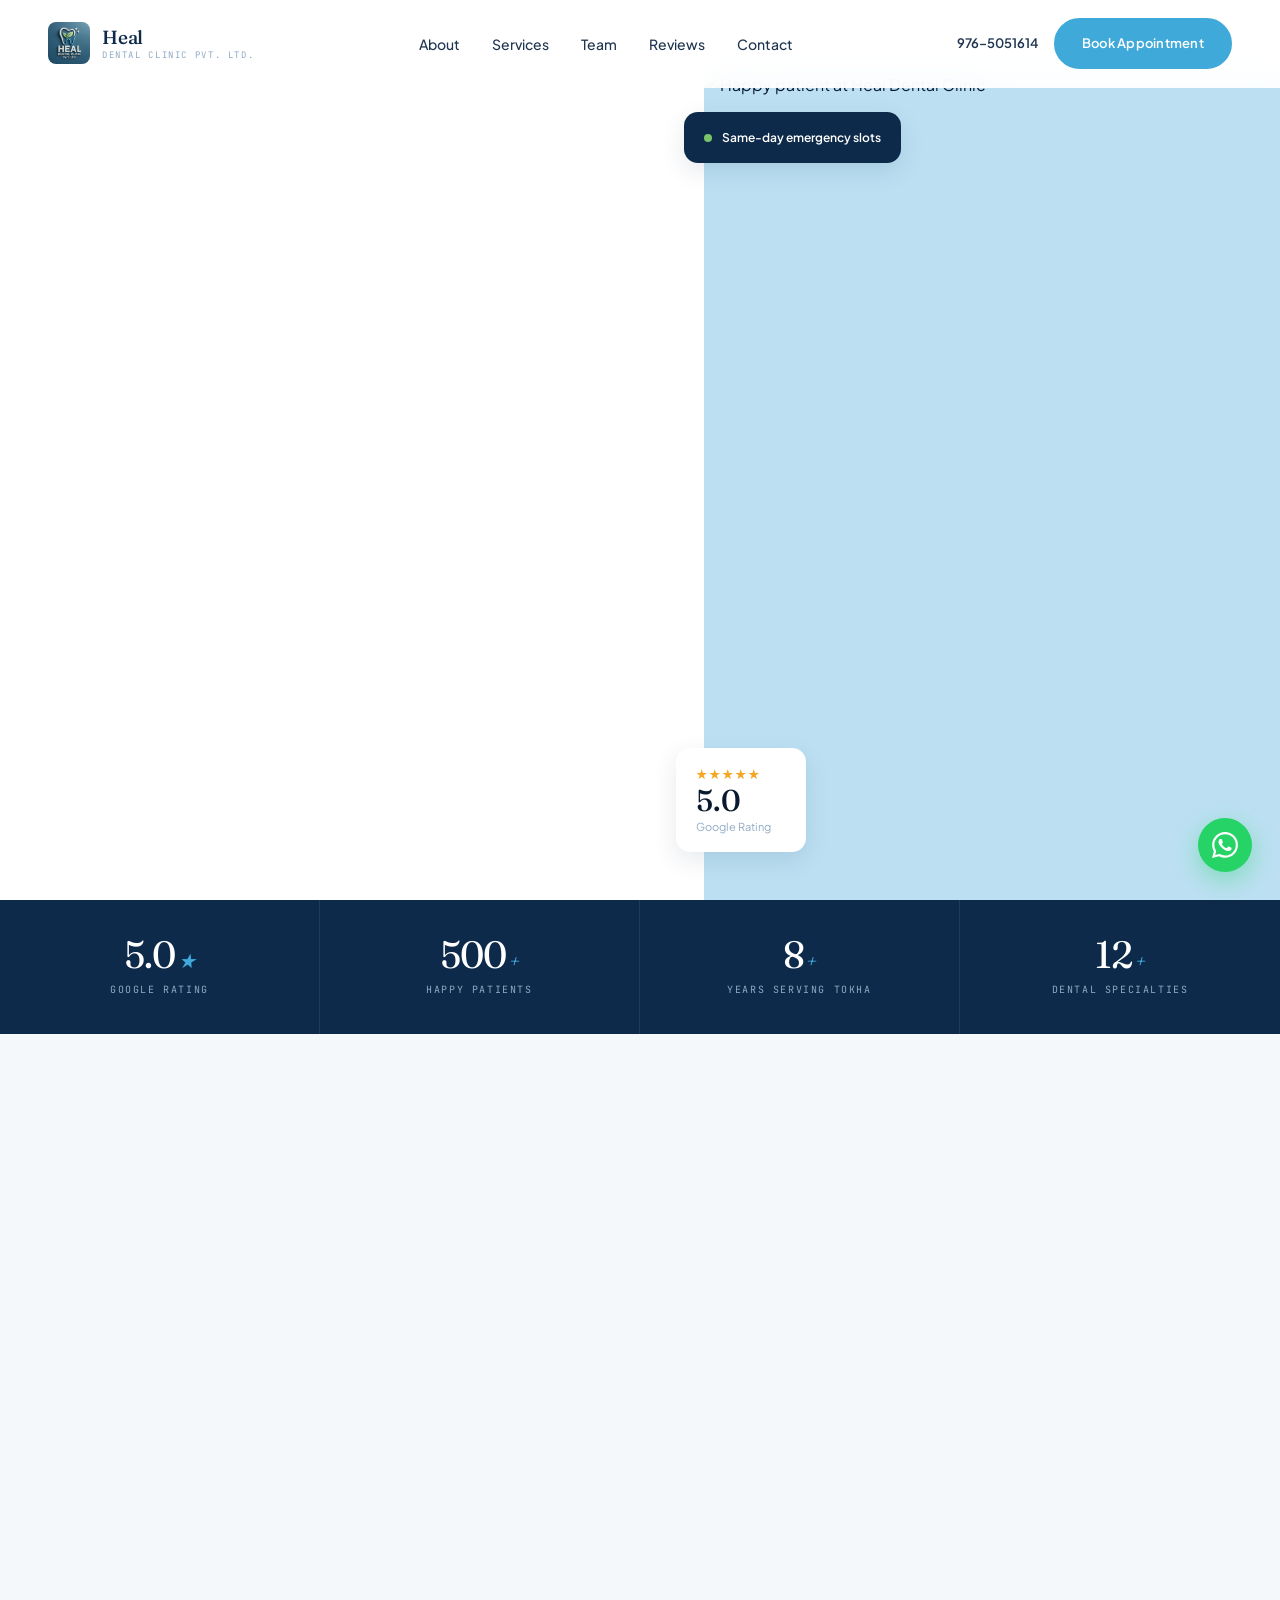
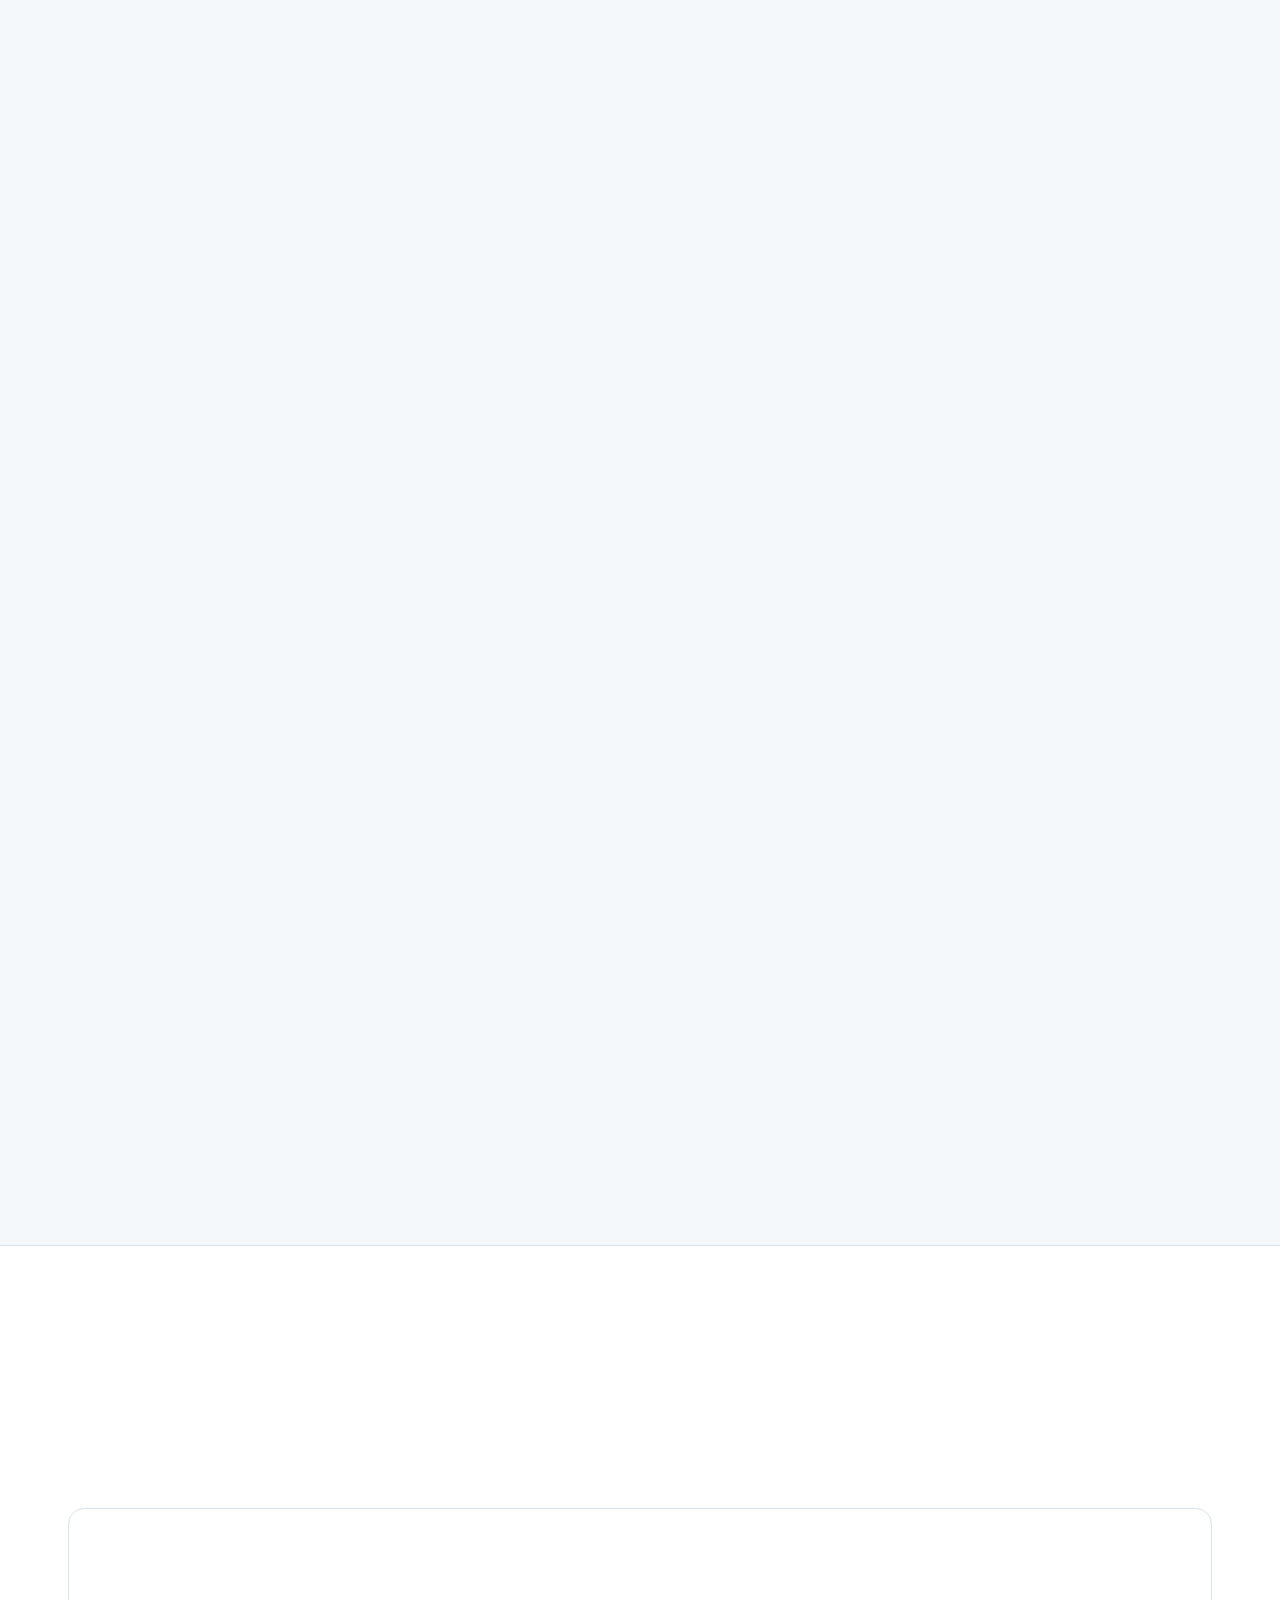
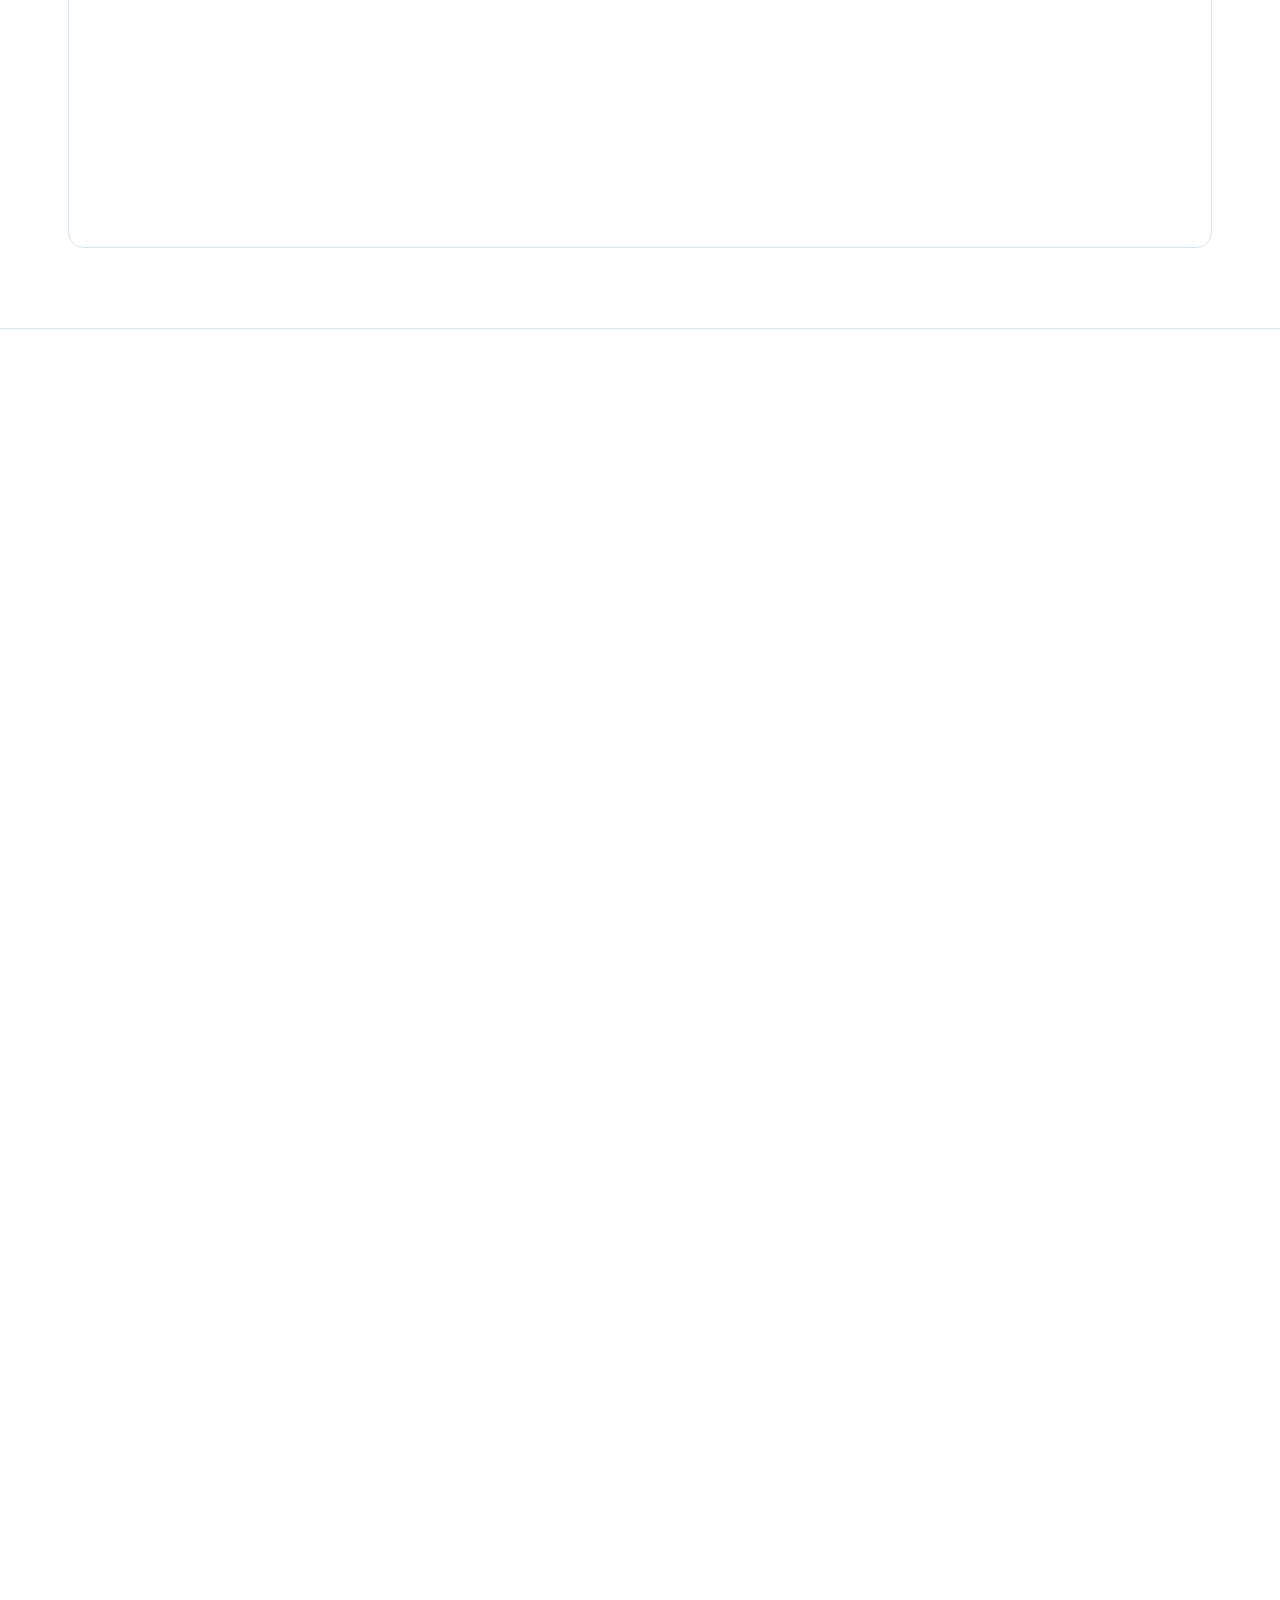
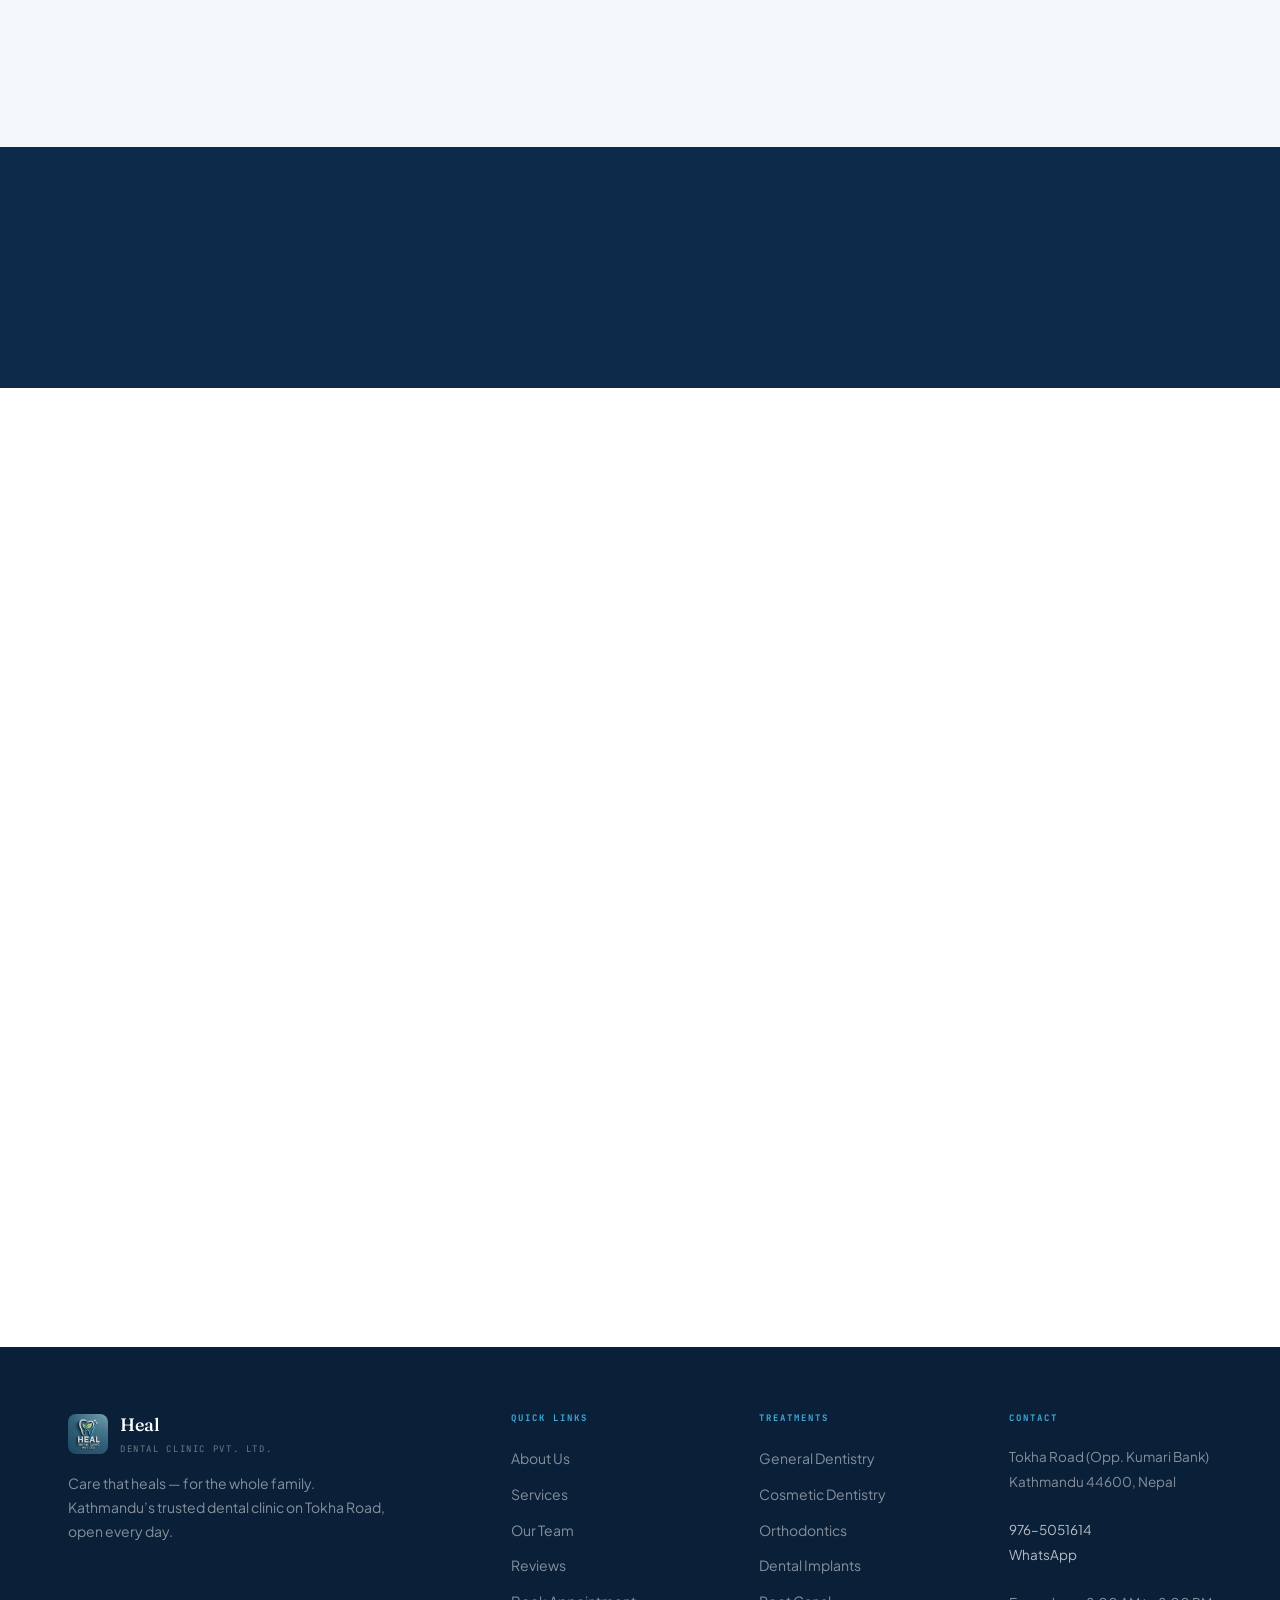
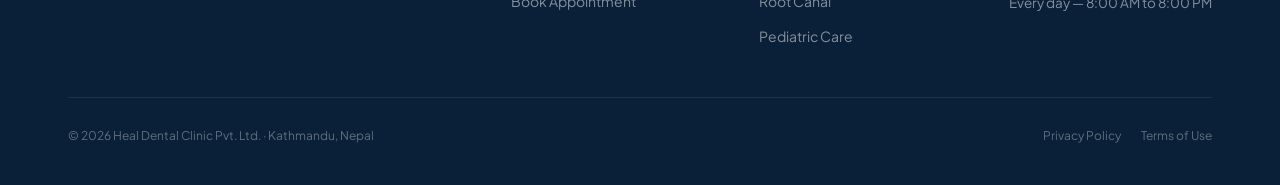
==== index.html @ edc52692 "Fix hero float cards, expand services to 9, add Why Heal section, enrich content - Hero: wrap image " ====
<!DOCTYPE html>
<html lang="en">
<head>
  <meta charset="UTF-8"/>
  <meta name="viewport" content="width=device-width, initial-scale=1.0"/>
  <title>Heal Dental Clinic | Tokha, Kathmandu</title>
  <meta name="description" content="Heal Dental Clinic Pvt. Ltd. — Kathmandu's trusted dental clinic on Tokha Road. Comprehensive care, 5.0 Google rating. Call 976-5051614."/>

  <link rel="preconnect" href="https://fonts.googleapis.com"/>
  <link rel="preconnect" href="https://fonts.gstatic.com" crossorigin/>
  <link href="https://fonts.googleapis.com/css2?family=Fraunces:ital,opsz,wght@0,9..144,300;0,9..144,400;0,9..144,500;1,9..144,300;1,9..144,400&family=Plus+Jakarta+Sans:wght@400;500;600;700;800&family=JetBrains+Mono:wght@400&display=swap" rel="stylesheet"/>

  <link rel="stylesheet" href="https://unpkg.com/aos@2.3.4/dist/aos.css"/>
  <link rel="stylesheet" href="https://cdn.jsdelivr.net/npm/flatpickr/dist/flatpickr.min.css"/>

  <link rel="stylesheet" href="css/global.css"/>
  <link rel="stylesheet" href="css/header.css"/>
  <link rel="stylesheet" href="css/hero.css"/>
  <link rel="stylesheet" href="css/about.css"/>
  <link rel="stylesheet" href="css/services.css"/>
  <link rel="stylesheet" href="css/team.css"/>
  <link rel="stylesheet" href="css/testimonials.css"/>
  <link rel="stylesheet" href="css/contact.css"/>

  <script src="https://cdnjs.cloudflare.com/ajax/libs/gsap/3.12.2/gsap.min.js" defer></script>
  <script src="https://cdnjs.cloudflare.com/ajax/libs/gsap/3.12.2/ScrollTrigger.min.js" defer></script>
</head>
<body>

<!-- ═══════════════════ MOBILE NAV ═══════════════════ -->
<div class="mob-nav" id="mobNav">
  <button class="mob-close" id="mobClose">&#10005;</button>
  <a href="#home"     onclick="closeMob()">Home</a>
  <a href="#about"    onclick="closeMob()">About</a>
  <a href="#services" onclick="closeMob()">Services</a>
  <a href="#team"     onclick="closeMob()">Team</a>
  <a href="#reviews"  onclick="closeMob()">Reviews</a>
  <a href="#booking"  onclick="closeMob()">Appointments</a>
  <a href="tel:9765051614" class="mob-cta" onclick="closeMob()">Call 976&#8211;5051614</a>
</div>

<!-- ═══════════════════ NAV ═══════════════════ -->
<nav class="nav" id="nav">
  <a href="#home" class="logo-wrap">
    <img src="logo.jpg" alt="Heal Dental Clinic" class="logo-img" onerror="this.style.display='none'"/>
    <div class="logo-text">
      <span class="logo-name">Heal</span>
      <span class="logo-sub">Dental Clinic Pvt. Ltd.</span>
    </div>
  </a>

  <ul class="nav-links">
    <li><a href="#about">About</a></li>
    <li><a href="#services">Services</a></li>
    <li><a href="#team">Team</a></li>
    <li><a href="#reviews">Reviews</a></li>
    <li><a href="#contact">Contact</a></li>
  </ul>

  <div class="nav-right">
    <a href="tel:9765051614" class="nav-phone">976&#8211;5051614</a>
    <a href="#booking" class="btn-primary">Book Appointment</a>
  </div>

  <button class="hamburger" id="hamBtn" aria-label="Open menu">
    <span></span><span></span><span></span>
  </button>
</nav>

<!-- ═══════════════════ HERO ═══════════════════ -->
<section class="hero" id="home">
  <!-- Left: copy -->
  <div class="hero-left">
    <div class="hero-tag" data-aos="fade-up">
      <span class="hero-tag-dot"></span>
      <span>Tokha Road &middot; Kathmandu</span>
    </div>

    <h1 class="hero-h1" data-aos="fade-up" data-aos-delay="80">
      Exceptional<br><em>Dental</em> Care,<br>Close to Home.
    </h1>

    <p class="hero-lede" data-aos="fade-up" data-aos-delay="160">
      Modern dentistry with a personal touch. From routine check-ups to complete smile transformations &mdash; we&rsquo;re here every day, 8&nbsp;AM to 8&nbsp;PM.
    </p>

    <div class="hero-btns" data-aos="fade-up" data-aos-delay="240">
      <a href="#booking" class="btn-primary">Book a Visit &rarr;</a>
      <a href="#services" class="btn-outline">Our Services</a>
    </div>

    <div class="hero-trust" data-aos="fade-up" data-aos-delay="320">
      <div class="hero-trust-item">
        <span class="trust-stars">&#9733;&#9733;&#9733;&#9733;&#9733;</span>
        <span class="trust-lbl">5.0 Google Rating</span>
      </div>
      <span class="trust-sep">|</span>
      <div class="hero-trust-item">
        <strong class="trust-num">500+</strong>
        <span class="trust-lbl">Happy Patients</span>
      </div>
      <span class="trust-sep">|</span>
      <div class="hero-trust-item">
        <strong class="trust-num">8+</strong>
        <span class="trust-lbl">Years of Care</span>
      </div>
    </div>
  </div>

  <!-- Right: image full-bleed -->
  <div class="hero-right">
    <div class="hero-img-frame">
      <img
        src="https://images.unsplash.com/photo-1606811971618-4486d14f3f99?auto=format&fit=crop&w=900&q=85"
        alt="Happy patient at Heal Dental Clinic"
        class="hero-img"
      />
    </div>
    <div class="hero-float-card hero-float-card--rating">
      <span class="fc-stars">&#9733;&#9733;&#9733;&#9733;&#9733;</span>
      <strong class="fc-num">5.0</strong>
      <span class="fc-lbl">Google Rating</span>
    </div>
    <div class="hero-float-card hero-float-card--emergency">
      <span class="fc-dot"></span>
      <span class="fc-text">Same-day emergency slots</span>
    </div>
  </div>
</section>

<!-- ═══════════════════ STAT BAR ═══════════════════ -->
<div class="stat-bar">
  <div class="stat-cell">
    <div class="stat-n"><span class="counter" data-target="5" data-decimal="1">5.0</span><span class="sfx">&#9733;</span></div>
    <div class="stat-lbl">Google Rating</div>
  </div>
  <div class="stat-cell">
    <div class="stat-n"><span class="counter" data-target="500">500</span><span class="sfx">+</span></div>
    <div class="stat-lbl">Happy Patients</div>
  </div>
  <div class="stat-cell">
    <div class="stat-n"><span class="counter" data-target="8">8</span><span class="sfx">+</span></div>
    <div class="stat-lbl">Years Serving Tokha</div>
  </div>
  <div class="stat-cell">
    <div class="stat-n"><span class="counter" data-target="12">12</span><span class="sfx">+</span></div>
    <div class="stat-lbl">Dental Specialties</div>
  </div>
</div>

<!-- ═══════════════════ SERVICES ═══════════════════ -->
<section class="services" id="services">
  <div class="s-inner">
    <div class="services-head">
      <div data-aos="fade-right">
        <span class="eyebrow">Our Services</span>
        <h2 class="section-title">Treatments designed<br>around <em>you.</em></h2>
      </div>
      <p class="services-desc" data-aos="fade-left" data-aos-delay="80">
        From routine cleaning to full-mouth rehabilitation &mdash; every treatment is planned with you, not just for you.
      </p>
    </div>

    <div class="svc-grid">

      <div class="svc-card" data-aos="fade-up" data-aos-delay="0">
        <div class="svc-photo">
          <img src="https://images.unsplash.com/photo-1588776814546-1ffbb2aef80b?auto=format&fit=crop&w=600&q=80" alt="General Dentistry"/>
          <span class="svc-num">/ 01</span>
        </div>
        <div class="svc-body-wrap">
          <h3 class="svc-title">General Dentistry</h3>
          <p class="svc-body">Your oral health foundation. We perform comprehensive check-ups, professional scaling &amp; polishing, digital X-rays and cavity fillings &mdash; all in one visit. Twice-yearly visits prevent 90% of major dental problems before they start.</p>
          <div class="svc-meta">
            <span class="svc-time">30 &ndash; 60 MIN</span>
            <span class="svc-price">From Rs.&nbsp;1,200</span>
          </div>
        </div>
      </div>

      <div class="svc-card" data-aos="fade-up" data-aos-delay="60">
        <div class="svc-photo">
          <img src="https://images.unsplash.com/photo-1606811971618-4486d14f3f99?auto=format&fit=crop&w=600&q=80" alt="Teeth Whitening"/>
          <span class="svc-num">/ 02</span>
        </div>
        <div class="svc-body-wrap">
          <h3 class="svc-title">Teeth Whitening</h3>
          <p class="svc-body">Professional in-clinic laser whitening removes years of staining from coffee, tea and food &mdash; lifting teeth up to 8 shades in a single session. Safe for enamel, long-lasting results and dramatically brighter smile, same day.</p>
          <div class="svc-meta">
            <span class="svc-time">60 &ndash; 90 MIN</span>
            <span class="svc-price">From Rs.&nbsp;2,500</span>
          </div>
        </div>
      </div>

      <div class="svc-card" data-aos="fade-up" data-aos-delay="120">
        <div class="svc-photo">
          <img src="https://images.unsplash.com/photo-1609840114035-3c981b782dfe?auto=format&fit=crop&w=600&q=80" alt="Cosmetic Dentistry"/>
          <span class="svc-num">/ 03</span>
        </div>
        <div class="svc-body-wrap">
          <h3 class="svc-title">Cosmetic Dentistry</h3>
          <p class="svc-body">Transform your smile with ultra-thin porcelain veneers, composite bonding and precision edge contouring. Each case is individually designed &mdash; we show you a digital preview before touching a single tooth. Confidence you can see immediately.</p>
          <div class="svc-meta">
            <span class="svc-time">90 &ndash; 120 MIN</span>
            <span class="svc-price">From Rs.&nbsp;4,800</span>
          </div>
        </div>
      </div>

      <div class="svc-card" data-aos="fade-up" data-aos-delay="0">
        <div class="svc-photo">
          <img src="https://images.unsplash.com/photo-1598256989800-fe5f95da9787?auto=format&fit=crop&w=600&q=80" alt="Orthodontics"/>
          <span class="svc-num">/ 04</span>
        </div>
        <div class="svc-body-wrap">
          <h3 class="svc-title">Orthodontics</h3>
          <p class="svc-body">Straighter teeth at any age &mdash; with discreet clear aligners or traditional braces. We treat crowding, spacing, overbites and underbites. Treatment plans are fully customised with progress tracked every 6 weeks until your perfect result.</p>
          <div class="svc-meta">
            <span class="svc-time">Free Consultation</span>
            <span class="svc-price">From Rs.&nbsp;3,500</span>
          </div>
        </div>
      </div>

      <div class="svc-card" data-aos="fade-up" data-aos-delay="60">
        <div class="svc-photo">
          <img src="https://images.unsplash.com/photo-1629909613654-28e377c37b09?auto=format&fit=crop&w=600&q=80" alt="Dental Implants"/>
          <span class="svc-num">/ 05</span>
        </div>
        <div class="svc-body-wrap">
          <h3 class="svc-title">Dental Implants</h3>
          <p class="svc-body">The gold standard for missing teeth. Titanium posts are placed directly into the jawbone, topped with a ceramic crown that looks, feels and bites exactly like your natural tooth. Implants preserve jaw bone and can last a lifetime with proper care.</p>
          <div class="svc-meta">
            <span class="svc-time">2 &ndash; 3 HRS</span>
            <span class="svc-price">From Rs.&nbsp;18,000</span>
          </div>
        </div>
      </div>

      <div class="svc-card" data-aos="fade-up" data-aos-delay="120">
        <div class="svc-photo">
          <img src="https://images.unsplash.com/photo-1576091160550-2173dba999ef?auto=format&fit=crop&w=600&q=80" alt="Root Canal Treatment"/>
          <span class="svc-num">/ 06</span>
        </div>
        <div class="svc-body-wrap">
          <h3 class="svc-title">Root Canal Treatment</h3>
          <p class="svc-body">Modern root canal therapy is nothing to fear. Using rotary instruments and local anaesthesia, we remove infected pulp and seal the canal painlessly &mdash; saving your natural tooth, stopping the pain and preventing spread of infection.</p>
          <div class="svc-meta">
            <span class="svc-time">60 &ndash; 90 MIN</span>
            <span class="svc-price">From Rs.&nbsp;3,200</span>
          </div>
        </div>
      </div>

      <div class="svc-card" data-aos="fade-up" data-aos-delay="0">
        <div class="svc-photo">
          <img src="https://images.unsplash.com/photo-1519494026892-80bbd2d6fd0d?auto=format&fit=crop&w=600&q=80" alt="Crowns and Bridges"/>
          <span class="svc-num">/ 07</span>
        </div>
        <div class="svc-body-wrap">
          <h3 class="svc-title">Crowns &amp; Bridges</h3>
          <p class="svc-body">Restore cracked, broken or missing teeth with precision-milled ceramic or zirconia crowns. Dental bridges fill gaps seamlessly using neighbouring teeth for support. All restorations are colour-matched to your natural teeth for an invisible finish.</p>
          <div class="svc-meta">
            <span class="svc-time">2 sessions</span>
            <span class="svc-price">From Rs.&nbsp;5,500</span>
          </div>
        </div>
      </div>

      <div class="svc-card" data-aos="fade-up" data-aos-delay="60">
        <div class="svc-photo">
          <img src="https://images.unsplash.com/photo-1551601651-2a8555f1a136?auto=format&fit=crop&w=600&q=80" alt="Gum Disease Treatment"/>
          <span class="svc-num">/ 08</span>
        </div>
        <div class="svc-body-wrap">
          <h3 class="svc-title">Gum Disease Treatment</h3>
          <p class="svc-body">Bleeding gums and bad breath are early signs of gum disease. Our periodontal team performs deep scaling, root planing and antibacterial irrigation to eliminate infection, stop bone loss and restore healthy pink gums &mdash; before it becomes irreversible.</p>
          <div class="svc-meta">
            <span class="svc-time">45 &ndash; 90 MIN</span>
            <span class="svc-price">From Rs.&nbsp;2,000</span>
          </div>
        </div>
      </div>

      <div class="svc-card" data-aos="fade-up" data-aos-delay="120">
        <div class="svc-photo">
          <img src="https://images.unsplash.com/photo-1597764690523-9bca6f4df154?auto=format&fit=crop&w=600&q=80" alt="Pediatric Dentistry"/>
          <span class="svc-num">/ 09</span>
        </div>
        <div class="svc-body-wrap">
          <h3 class="svc-title">Pediatric Dentistry</h3>
          <p class="svc-body">Child-friendly care that makes dental visits something kids actually look forward to. We provide first teeth check-ups, sealants, fluoride treatments and early orthodontic screening for children from age 3. Building good habits from the very first tooth.</p>
          <div class="svc-meta">
            <span class="svc-time">30 &ndash; 45 MIN</span>
            <span class="svc-price">From Rs.&nbsp;800</span>
          </div>
        </div>
      </div>

    </div>
  </div>
</section>

<!-- ═══════════════════ WHY HEAL ═══════════════════ -->
<section class="why-heal">
  <div class="s-inner">
    <div class="why-heal-head" data-aos="fade-up">
      <span class="eyebrow">Why Choose Us</span>
      <h2>The difference you feel<br>from your <em>very first visit.</em></h2>
    </div>
    <div class="why-grid">
      <div class="why-item" data-aos="fade-up" data-aos-delay="0">
        <div class="why-num">01</div>
        <h3>Modern Equipment</h3>
        <p>Digital OPG X-rays, rotary endodontics, laser whitening and CAD/CAM precision milling. We invest in technology so your treatment is faster, more accurate and far more comfortable than a traditional clinic.</p>
      </div>
      <div class="why-item" data-aos="fade-up" data-aos-delay="80">
        <div class="why-num">02</div>
        <h3>Open Every Day</h3>
        <p>8 AM to 8 PM including public holidays and weekends. Same-day emergency slots are reserved daily &mdash; because a dental emergency doesn&rsquo;t wait for Monday, and neither do we. Call and come in.</p>
      </div>
      <div class="why-item" data-aos="fade-up" data-aos-delay="160">
        <div class="why-num">03</div>
        <h3>Honest Pricing</h3>
        <p>Full written cost estimate before any treatment begins. No hidden fees, no upselling, no surprises. We walk you through every option, explain the cost and let you decide &mdash; completely pressure-free.</p>
      </div>
      <div class="why-item" data-aos="fade-up" data-aos-delay="240">
        <div class="why-num">04</div>
        <h3>5.0 Google Rating</h3>
        <p>Kathmandu&rsquo;s highest-rated dental clinic &mdash; a perfect 5.0 across hundreds of verified reviews. Every patient leaves with a written care plan, aftercare instructions and a direct line for any follow-up questions.</p>
      </div>
    </div>
  </div>
</section>

<!-- ═══════════════════ ABOUT ═══════════════════ -->
<section class="about" id="about">
  <div class="about-inner s-inner">

    <div class="about-imgs" data-aos="fade-right">
      <div class="about-img-main">
        <img src="storefront.webp" alt="Heal Dental Clinic storefront on Tokha Road"
          onerror="this.src='https://images.unsplash.com/photo-1629909613654-28e377c37b09?auto=format&fit=crop&w=800&q=80';this.onerror=null;"/>
      </div>
      <div class="about-img-grid">
        <img src="interior.jpg" alt="Clinic reception interior"
          onerror="this.src='https://images.unsplash.com/photo-1519494026892-80bbd2d6fd0d?auto=format&fit=crop&w=500&q=80';this.onerror=null;"/>
        <img src="staff.webp" alt="Heal Dental Clinic team"
          onerror="this.src='https://images.unsplash.com/photo-1551601651-2a8555f1a136?auto=format&fit=crop&w=500&q=80';this.onerror=null;"/>
      </div>
    </div>

    <div class="about-text" data-aos="fade-left" data-aos-delay="100">
      <span class="eyebrow">About Heal</span>
      <h2 class="section-title">A modern clinic in<br>the heart of <em>Kathmandu.</em></h2>
      <div class="rule"></div>
      <p class="section-lede" style="margin-bottom:16px;">
        Founded on the belief that dental care should be accessible, comfortable and exceptional.
      </p>
      <p class="about-body">
        Located on Tokha Road, opposite Kumari Bank, Heal Dental Clinic combines modern clinical technology with genuine personal care. Every visit is planned around you &mdash; open every day, 8&nbsp;AM to 8&nbsp;PM.
      </p>
      <ul class="about-features">
        <li>
          <span class="feat-icon"><svg viewBox="0 0 24 24" fill="none" stroke="currentColor" stroke-width="2.2" stroke-linecap="round" stroke-linejoin="round" width="15" height="15"><polyline points="20 6 9 17 4 12"/></svg></span>
          <div><strong>State-of-the-art equipment</strong><p>Digital OPG X-rays, rotary endodontics, laser units and CAD/CAM crown milling &mdash; technology that means faster treatment and less discomfort.</p></div>
        </li>
        <li>
          <span class="feat-icon"><svg viewBox="0 0 24 24" fill="none" stroke="currentColor" stroke-width="2.2" stroke-linecap="round" stroke-linejoin="round" width="15" height="15"><circle cx="12" cy="12" r="10"/><polyline points="12 6 12 12 16 14"/></svg></span>
          <div><strong>Open every day, 8 AM &ndash; 8 PM</strong><p>Weekends, public holidays, no exceptions. Emergency slots are held every day. If you&rsquo;re in pain, we will see you the same day.</p></div>
        </li>
        <li>
          <span class="feat-icon"><svg viewBox="0 0 24 24" fill="none" stroke="currentColor" stroke-width="2.2" stroke-linecap="round" stroke-linejoin="round" width="15" height="15"><path d="M12 22s8-4 8-10V5l-8-3-8 3v7c0 6 8 10 8 10z"/></svg></span>
          <div><strong>Transparent, written pricing</strong><p>Every estimate is in writing before any treatment starts. No hidden charges, no pressure. You decide when you&rsquo;re ready.</p></div>
        </li>
        <li>
          <span class="feat-icon"><svg viewBox="0 0 24 24" fill="none" stroke="currentColor" stroke-width="2.2" stroke-linecap="round" stroke-linejoin="round" width="15" height="15"><path d="M17 21v-2a4 4 0 00-4-4H5a4 4 0 00-4 4v2"/><circle cx="9" cy="7" r="4"/></svg></span>
          <div><strong>Specialist team under one roof</strong><p>Implantologist, orthodontist and pediatric dentist on-site. Comprehensive care for every member of the family, every day of the year.</p></div>
        </li>
        <li>
          <span class="feat-icon"><svg viewBox="0 0 24 24" fill="none" stroke="currentColor" stroke-width="2.2" stroke-linecap="round" stroke-linejoin="round" width="15" height="15"><polygon points="12 2 15.09 8.26 22 9.27 17 14.14 18.18 21.02 12 17.77 5.82 21.02 7 14.14 2 9.27 8.91 8.26 12 2"/></svg></span>
          <div><strong>5.0 Google Rating &mdash; 8+ years running</strong><p>Hundreds of verified five-star reviews from patients across Kathmandu. Not a fluke &mdash; a consistent standard of care built over nearly a decade.</p></div>
        </li>
      </ul>
      <a href="#booking" class="btn-primary">Book a Visit &rarr;</a>
    </div>

  </div>
</section>

<!-- ═══════════════════ TEAM ═══════════════════ -->
<section class="team" id="team">
  <div class="s-inner">
    <div class="team-head">
      <div data-aos="fade-right">
        <span class="eyebrow">Our Team</span>
        <h2 class="section-title">The people behind<br>your <em>smile.</em></h2>
      </div>
      <p class="team-head-desc" data-aos="fade-left" data-aos-delay="80">
        Experienced, compassionate dentists who listen before they treat.
      </p>
    </div>
    <div class="team-grid">
      <div class="team-card" data-aos="fade-up" data-aos-delay="0">
        <div class="team-photo-wrap">
          <img src="https://images.unsplash.com/photo-1559839734-2b71ea197ec2?auto=format&fit=crop&w=500&q=80" alt="Dr. Priya Sharma" class="team-photo"/>
          <span class="team-badge">Lead Dentist</span>
        </div>
        <div class="team-body">
          <div class="team-name">Dr. Priya Sharma</div>
          <div class="team-role">BDS, MDS &mdash; Implantology</div>
          <p class="team-bio">With over 8 years specialising in implant dentistry and full-mouth rehabilitation, Dr. Sharma brings international training standards to every procedure. She graduated from Kathmandu Medical College and completed her MDS at BP Koirala Institute. Patients describe her as patient, reassuring and exceptionally skilled &mdash; especially for complex cases.</p>
        </div>
      </div>
      <div class="team-card" data-aos="fade-up" data-aos-delay="100">
        <div class="team-photo-wrap">
          <img src="https://images.unsplash.com/photo-1612349317150-e413f6a5b16d?auto=format&fit=crop&w=500&q=80" alt="Dr. Rohan Thapa" class="team-photo"/>
          <span class="team-badge">Orthodontist</span>
        </div>
        <div class="team-body">
          <div class="team-name">Dr. Rohan Thapa</div>
          <div class="team-role">BDS, MDS &mdash; Orthodontics</div>
          <p class="team-bio">Dr. Thapa is Kathmandu&rsquo;s leading clear-aligner specialist, treating teens and adults with both Invisalign-style aligners and precision metal braces. Known for meticulous treatment planning and attention to bite function &mdash; not just aesthetics. He has successfully corrected over 400 orthodontic cases since joining Heal in 2018.</p>
        </div>
      </div>
      <div class="team-card" data-aos="fade-up" data-aos-delay="200">
        <div class="team-photo-wrap">
          <img src="https://images.unsplash.com/photo-1594824476967-48c8b964273f?auto=format&fit=crop&w=500&q=80" alt="Dr. Anisha Karki" class="team-photo"/>
          <span class="team-badge">Pediatric Care</span>
        </div>
        <div class="team-body">
          <div class="team-name">Dr. Anisha Karki</div>
          <div class="team-role">BDS &mdash; Pediatric &amp; General</div>
          <p class="team-bio">Dr. Karki has built a reputation as the dentist children in Tokha actually want to see. Her calm, playful approach eliminates dental anxiety from a child&rsquo;s very first visit. She provides first-tooth check-ups, sealants, fluoride treatments and early orthodontic screening &mdash; setting young patients up for a lifetime of healthy teeth.</p>
        </div>
      </div>
    </div>
  </div>
</section>

<!-- ═══════════════════ REVIEWS ═══════════════════ -->
<section class="reviews" id="reviews">
  <div class="s-inner">
    <div class="reviews-head">
      <div data-aos="fade-right">
        <span class="eyebrow">Google Reviews</span>
        <h2 class="section-title">What our patients<br><em>say.</em></h2>
      </div>
      <div class="reviews-rating-badge" data-aos="fade-left" data-aos-delay="100">
        <svg class="badge-google-logo" viewBox="0 0 48 48"><path fill="#4285F4" d="M44.5 20H24v8.5h11.8C34.7 33.9 30.1 37 24 37c-7.2 0-13-5.8-13-13s5.8-13 13-13c3.1 0 5.9 1.1 8.1 2.9l6.4-6.4C34.6 4.1 29.6 2 24 2 11.8 2 2 11.8 2 24s9.8 22 22 22c11 0 21-8 21-22 0-1.3-.2-2.7-.5-4z"/><path fill="#34A853" d="M6.3 14.7l7 5.1C15.1 15.6 19.2 13 24 13c3.1 0 5.9 1.1 8.1 2.9l6.4-6.4C34.6 4.1 29.6 2 24 2 16.3 2 9.6 7.3 6.3 14.7z"/><path fill="#FBBC05" d="M24 46c5.5 0 10.5-1.8 14.4-5l-6.7-5.5C29.6 37 26.9 38 24 38c-6.1 0-10.8-4.1-11.8-9.5l-7 5.4C8.3 41.5 15.6 46 24 46z"/><path fill="#EA4335" d="M44.5 20H24v8.5h11.8c-.9 2.5-2.5 4.5-4.8 5.9l6.7 5.5C41.8 36.3 44.5 30.7 44.5 24c0-1.3-.2-2.7-.5-4z"/></svg>
        <div class="badge-rating-content">
          <div class="badge-stars-row">&#9733;&#9733;&#9733;&#9733;&#9733;</div>
          <div class="badge-score">5.0</div>
          <div class="badge-count">Google rating &middot; Tokha</div>
        </div>
      </div>
    </div>

    <div class="reviews-grid">
      <div class="review-card" data-aos="fade-up" data-aos-delay="0">
        <div class="review-stars"><span class="star">&#9733;</span><span class="star">&#9733;</span><span class="star">&#9733;</span><span class="star">&#9733;</span><span class="star">&#9733;</span></div>
        <p class="review-text">I was terrified of dentists before coming here. Dr. Priya was incredibly patient and explained everything step by step. My root canal was painless. Couldn&rsquo;t believe it.</p>
        <div class="review-footer">
          <div class="review-avatar"><img src="https://images.unsplash.com/photo-1507003211169-0a1dd7228f2d?auto=format&fit=crop&w=100&q=80" alt="Suman Shrestha"/></div>
          <div><div class="review-name">Suman Shrestha</div><div class="review-date">April 2025</div></div>
          <span class="review-google-badge">Google</span>
        </div>
      </div>
      <div class="review-card" data-aos="fade-up" data-aos-delay="60">
        <div class="review-stars"><span class="star">&#9733;</span><span class="star">&#9733;</span><span class="star">&#9733;</span><span class="star">&#9733;</span><span class="star">&#9733;</span></div>
        <p class="review-text">Brought my 5-year-old for the first time. Dr. Anisha made the whole experience fun. My daughter actually asked to come back. That says everything.</p>
        <div class="review-footer">
          <div class="review-avatar"><img src="https://images.unsplash.com/photo-1494790108377-be9c29b29330?auto=format&fit=crop&w=100&q=80" alt="Rekha Tamang"/></div>
          <div><div class="review-name">Rekha Tamang</div><div class="review-date">March 2025</div></div>
          <span class="review-google-badge">Google</span>
        </div>
      </div>
      <div class="review-card" data-aos="fade-up" data-aos-delay="120">
        <div class="review-stars"><span class="star">&#9733;</span><span class="star">&#9733;</span><span class="star">&#9733;</span><span class="star">&#9733;</span><span class="star">&#9733;</span></div>
        <p class="review-text">Got braces consultation and the whole process was transparent from day one &mdash; costs, timeline, everything. Dr. Rohan has incredible attention to detail.</p>
        <div class="review-footer">
          <div class="review-avatar"><img src="https://images.unsplash.com/photo-1500648767791-00dcc994a43e?auto=format&fit=crop&w=100&q=80" alt="Bikram Gurung"/></div>
          <div><div class="review-name">Bikram Gurung</div><div class="review-date">February 2025</div></div>
          <span class="review-google-badge">Google</span>
        </div>
      </div>
      <div class="review-card" data-aos="fade-up" data-aos-delay="0">
        <div class="review-stars"><span class="star">&#9733;</span><span class="star">&#9733;</span><span class="star">&#9733;</span><span class="star">&#9733;</span><span class="star">&#9733;</span></div>
        <p class="review-text">Had an emergency on a Sunday morning. Called and got a same-day slot within the hour. The staff was calm, quick and professional. Absolute lifesavers.</p>
        <div class="review-footer">
          <div class="review-avatar"><img src="https://images.unsplash.com/photo-1438761681033-6461ffad8d80?auto=format&fit=crop&w=100&q=80" alt="Aarati Poudel"/></div>
          <div><div class="review-name">Aarati Poudel</div><div class="review-date">January 2025</div></div>
          <span class="review-google-badge">Google</span>
        </div>
      </div>
      <div class="review-card" data-aos="fade-up" data-aos-delay="60">
        <div class="review-stars"><span class="star">&#9733;</span><span class="star">&#9733;</span><span class="star">&#9733;</span><span class="star">&#9733;</span><span class="star">&#9733;</span></div>
        <p class="review-text">The whitening treatment gave me results I honestly didn&rsquo;t expect. The clinic is spotless and modern. Felt like a premium experience at a very fair price.</p>
        <div class="review-footer">
          <div class="review-avatar"><img src="https://images.unsplash.com/photo-1544005313-94ddf0286df2?auto=format&fit=crop&w=100&q=80" alt="Manisha Adhikari"/></div>
          <div><div class="review-name">Manisha Adhikari</div><div class="review-date">December 2024</div></div>
          <span class="review-google-badge">Google</span>
        </div>
      </div>
      <div class="review-card" data-aos="fade-up" data-aos-delay="120">
        <div class="review-stars"><span class="star">&#9733;</span><span class="star">&#9733;</span><span class="star">&#9733;</span><span class="star">&#9733;</span><span class="star">&#9733;</span></div>
        <p class="review-text">Got my implant done here after going to three other clinics for quotes. Heal was the most thorough and the results are flawless. Worth every rupee.</p>
        <div class="review-footer">
          <div class="review-avatar"><img src="https://images.unsplash.com/photo-1472099645785-5658abf4ff4e?auto=format&fit=crop&w=100&q=80" alt="Prakash Bhandari"/></div>
          <div><div class="review-name">Prakash Bhandari</div><div class="review-date">November 2024</div></div>
          <span class="review-google-badge">Google</span>
        </div>
      </div>
    </div>
  </div>
</section>

<!-- ═══════════════════ CTA STRIP ═══════════════════ -->
<div class="cta-strip">
  <div class="cta-strip-inner s-inner">
    <div data-aos="fade-right">
      <div class="cta-strip-title">Ready for a <em>healthier</em> smile?</div>
      <p class="cta-strip-sub">Open every day &middot; 8:00 AM &ndash; 8:00 PM &middot; Same-day emergency slots</p>
    </div>
    <div class="cta-strip-btns" data-aos="fade-left" data-aos-delay="100">
      <a href="#booking" class="btn-primary">Book a Visit &rarr;</a>
      <a href="tel:9765051614" class="btn-outline-white">976&#8211;5051614</a>
    </div>
  </div>
</div>

<!-- ═══════════════════ BOOKING ═══════════════════ -->
<section class="booking" id="booking">
  <div class="s-inner">
    <div class="booking-head" data-aos="fade-up">
      <span class="eyebrow">Appointments</span>
      <h2 class="section-title">Book your <em>visit.</em></h2>
    </div>
    <div class="booking-grid">
      <div class="form-wrap" data-aos="fade-right">
        <form id="bookingForm" novalidate>
          <div class="form-row">
            <div class="form-group">
              <label for="fname">Full Name</label>
              <input type="text" id="fname" name="name" placeholder="Your full name" required/>
            </div>
            <div class="form-group">
              <label for="fphone">Phone</label>
              <input type="tel" id="fphone" name="phone" placeholder="98XXXXXXXX" required/>
            </div>
          </div>
          <div class="form-group">
            <label for="femail">Email</label>
            <input type="email" id="femail" name="email" placeholder="you@example.com"/>
          </div>
          <div class="form-row">
            <div class="form-group">
              <label for="fservice">Service</label>
              <select id="fservice" name="service">
                <option value="">Select a service</option>
                <option>General Dentistry</option>
                <option>Cosmetic Dentistry</option>
                <option>Orthodontics</option>
                <option>Dental Implants</option>
                <option>Root Canal Treatment</option>
                <option>Pediatric Dentistry</option>
                <option>Emergency Appointment</option>
                <option>Other</option>
              </select>
            </div>
            <div class="form-group">
              <label for="apptDate">Preferred Date</label>
              <input type="text" id="apptDate" name="date" placeholder="Pick a date" readonly/>
            </div>
          </div>
          <div class="form-group">
            <label for="fmsg">Message (optional)</label>
            <textarea id="fmsg" name="message" placeholder="Any symptoms or questions..."></textarea>
          </div>
          <div class="form-submit-wrap">
            <button type="submit" class="btn-primary">Send Request &rarr;</button>
            <p class="form-note">We&rsquo;ll confirm within a few hours &mdash; or call 976&#8211;5051614 for same-day slots.</p>
          </div>
        </form>
      </div>

      <div class="contact-info" data-aos="fade-left" data-aos-delay="100" id="contact">
        <div>
          <div class="contact-info-title">You&rsquo;re in good hands.</div>
          <p style="font-size:14px;color:var(--ink-700);line-height:1.7;margin-top:8px;">Walk in any day. Call ahead for same-day emergency slots.</p>
        </div>
        <div class="c-items">
          <div class="c-item">
            <div class="c-icon"><svg viewBox="0 0 24 24" fill="none" stroke="currentColor" stroke-width="2" stroke-linecap="round" stroke-linejoin="round" width="18" height="18"><path d="M22 16.92v3a2 2 0 01-2.18 2 19.79 19.79 0 01-8.63-3.07A19.5 19.5 0 013.07 9.82 19.79 19.79 0 01.21 1.2 2 2 0 012.2 0h3a2 2 0 012 1.72 12.84 12.84 0 00.7 2.81 2 2 0 01-.45 2.11L6.28 7.6a16 16 0 006.12 6.12l1.24-1.24a2 2 0 012.11-.45 12.84 12.84 0 002.81.7A2 2 0 0122 16.92z"/></svg></div>
            <div><span class="c-label">Phone</span><div class="c-val"><a href="tel:9765051614">976&#8211;5051614</a></div></div>
          </div>
          <div class="c-item">
            <div class="c-icon"><svg viewBox="0 0 24 24" fill="none" stroke="currentColor" stroke-width="2" stroke-linecap="round" stroke-linejoin="round" width="18" height="18"><path d="M21 10c0 7-9 13-9 13s-9-6-9-13a9 9 0 0118 0z"/><circle cx="12" cy="10" r="3"/></svg></div>
            <div><span class="c-label">Address</span><div class="c-val">Tokha Road (Opp. Kumari Bank)<br/>Kathmandu 44600</div></div>
          </div>
          <div class="c-item">
            <div class="c-icon"><svg viewBox="0 0 24 24" fill="none" stroke="currentColor" stroke-width="2" stroke-linecap="round" stroke-linejoin="round" width="18" height="18"><circle cx="12" cy="12" r="10"/><polyline points="12 6 12 12 16 14"/></svg></div>
            <div><span class="c-label">Hours</span><div class="c-val">Every day &mdash; 8:00 AM to 8:00 PM</div></div>
          </div>
          <div class="c-item">
            <div class="c-icon"><svg viewBox="0 0 24 24" fill="none" stroke="currentColor" stroke-width="2" stroke-linecap="round" stroke-linejoin="round" width="18" height="18"><path d="M21 11.5a8.38 8.38 0 01-.9 3.8 8.5 8.5 0 01-7.6 4.7 8.38 8.38 0 01-3.8-.9L3 21l1.9-5.7a8.38 8.38 0 01-.9-3.8 8.5 8.5 0 014.7-7.6 8.38 8.38 0 013.8-.9h.5a8.48 8.48 0 018 8v.5z"/></svg></div>
            <div><span class="c-label">WhatsApp</span><div class="c-val"><a href="https://wa.me/9779765051614" target="_blank" rel="noopener">Chat on WhatsApp</a></div></div>
          </div>
        </div>
        <div class="map-box">
          <iframe src="https://www.google.com/maps/embed?pb=!1m18!1m12!1m3!1d3531.5674695595636!2d85.33230491506174!3d27.746800282792!2m3!1f0!2f0!3f0!3m2!1i1024!2i768!4f13.1!3m3!1m2!1s0x39eb194e6b3333c1%3A0x1b6d9f4d51c99d7!2sTokha%20Rd%2C%20Kathmandu!5e0!3m2!1sen!2snp!4v1620000000000!5m2!1sen!2snp" title="Heal Dental Clinic map" loading="lazy" allowfullscreen></iframe>
        </div>
      </div>
    </div>
  </div>
</section>

<!-- ═══════════════════ FOOTER ═══════════════════ -->
<footer class="footer">
  <div class="s-inner">
    <div class="footer-top">
      <div class="footer-brand">
        <div class="footer-logo-wrap">
          <img src="logo.jpg" alt="Heal Dental Clinic" class="footer-logo-img"/>
          <div>
            <div class="footer-logo-name">Heal</div>
            <span class="footer-logo-sub">Dental Clinic Pvt. Ltd.</span>
          </div>
        </div>
        <p class="footer-tagline">Care that heals &mdash; for the whole family. Kathmandu&rsquo;s trusted dental clinic on Tokha Road, open every day.</p>
      </div>
      <div class="footer-links">
        <h4>Quick Links</h4>
        <ul>
          <li><a href="#about">About Us</a></li>
          <li><a href="#services">Services</a></li>
          <li><a href="#team">Our Team</a></li>
          <li><a href="#reviews">Reviews</a></li>
          <li><a href="#booking">Book Appointment</a></li>
        </ul>
      </div>
      <div class="footer-links">
        <h4>Treatments</h4>
        <ul>
          <li><a href="#services">General Dentistry</a></li>
          <li><a href="#services">Cosmetic Dentistry</a></li>
          <li><a href="#services">Orthodontics</a></li>
          <li><a href="#services">Dental Implants</a></li>
          <li><a href="#services">Root Canal</a></li>
          <li><a href="#services">Pediatric Care</a></li>
        </ul>
      </div>
      <div class="footer-contact">
        <h4>Contact</h4>
        <p>
          Tokha Road (Opp. Kumari Bank)<br/>
          Kathmandu 44600, Nepal<br/><br/>
          <a href="tel:9765051614">976&#8211;5051614</a><br/>
          <a href="https://wa.me/9779765051614">WhatsApp</a><br/><br/>
          Every day &mdash; 8:00 AM to 8:00 PM
        </p>
      </div>
    </div>
    <div class="footer-bottom">
      <p class="footer-copy">&copy; 2026 Heal Dental Clinic Pvt. Ltd. &middot; Kathmandu, Nepal</p>
      <div class="footer-legal">
        <a href="#">Privacy Policy</a>
        <a href="#">Terms of Use</a>
      </div>
    </div>
  </div>
</footer>

<!-- WhatsApp Float -->
<a href="https://wa.me/9779765051614" target="_blank" rel="noopener" class="wa-float" aria-label="Chat on WhatsApp">
  <svg xmlns="http://www.w3.org/2000/svg" viewBox="0 0 24 24" fill="currentColor"><path d="M17.472 14.382c-.297-.149-1.758-.867-2.03-.967-.273-.099-.471-.148-.67.15-.197.297-.767.966-.94 1.164-.173.199-.347.223-.644.075-.297-.15-1.255-.463-2.39-1.475-.883-.788-1.48-1.761-1.653-2.059-.173-.297-.018-.458.13-.606.134-.133.298-.347.446-.52.149-.174.198-.298.298-.497.099-.198.05-.371-.025-.52-.075-.149-.669-1.612-.916-2.207-.242-.579-.487-.5-.669-.51-.173-.008-.371-.01-.57-.01-.198 0-.52.074-.792.372-.272.297-1.04 1.016-1.04 2.479 0 1.462 1.065 2.875 1.213 3.074.149.198 2.096 3.2 5.077 4.487.709.306 1.262.489 1.694.625.712.227 1.36.195 1.871.118.571-.085 1.758-.719 2.006-1.413.248-.694.248-1.289.173-1.413-.074-.124-.272-.198-.57-.347m-5.421 7.403h-.004a9.87 9.87 0 01-5.031-1.378l-.361-.214-3.741.982.998-3.648-.235-.374a9.86 9.86 0 01-1.51-5.26c.001-5.45 4.436-9.884 9.888-9.884 2.64 0 5.122 1.03 6.988 2.898a9.825 9.825 0 012.893 6.994c-.003 5.45-4.437 9.884-9.885 9.884m8.413-18.297A11.815 11.815 0 0012.05 0C5.495 0 .16 5.335.157 11.892c0 2.096.547 4.142 1.588 5.945L.057 24l6.305-1.654a11.882 11.882 0 005.683 1.448h.005c6.554 0 11.89-5.335 11.893-11.893a11.821 11.821 0 00-3.48-8.413z"/></svg>
</a>

<!-- Scripts -->
<script src="https://unpkg.com/aos@2.3.4/dist/aos.js"></script>
<script src="https://cdn.jsdelivr.net/npm/flatpickr"></script>
<script src="https://cdnjs.cloudflare.com/ajax/libs/gsap/3.12.2/gsap.min.js"></script>
<script src="https://cdnjs.cloudflare.com/ajax/libs/gsap/3.12.2/ScrollTrigger.min.js"></script>
<script src="js/nav.js"></script>
<script src="js/testimonials.js"></script>
<script src="js/contact.js"></script>
<script src="js/main.js"></script>

</body>
</html>
---- css/global.css ----
/* ── BRAND TOKENS ─────────────────────────────────── */
:root {
  /* Brand palette */
  --deep:      #0E2A4A;
  --deep-600:  #143761;
  --deep-800:  #0A2038;
  --sky:       #3FA9D9;
  --sky-100:   #BCE0F2;
  --leaf:      #7BC36A;
  --leaf-100:  #C9E5BF;
  /* Neutrals */
  --ink:       #0A1A2E;
  --ink-700:   #1F3550;
  --slate:     #8FAAC4;
  --line:      #D9E3EC;
  --surface:   #EAF1F7;
  --paper:     #F4F8FB;
  --white:     #FFFFFF;
  /* Typography */
  --font-d:    'Fraunces', Georgia, serif;
  --font-ui:   'Plus Jakarta Sans', -apple-system, sans-serif;
  --font-mono: 'JetBrains Mono', monospace;
  /* Elevation */
  --shadow-sm: 0 1px 2px rgba(14,42,74,.08);
  --shadow-md: 0 8px 24px rgba(14,42,74,.10);
  --shadow-lg: 0 18px 48px rgba(14,42,74,.16);
  /* Motion */
  --ease-f:    180ms ease-out;
  --ease-b:    320ms cubic-bezier(.6,.05,.2,.95);
}

/* ── RESET ──────────────────────────────────────── */
*, *::before, *::after { box-sizing: border-box; margin: 0; padding: 0; }
html { scroll-behavior: smooth; }
body {
  font-family: var(--font-ui);
  background: var(--white);
  color: var(--ink);
  -webkit-font-smoothing: antialiased;
  -moz-osx-font-smoothing: grayscale;
  overflow-x: hidden;
  font-size: 16px;
  line-height: 1.6;
}
img { display: block; max-width: 100%; height: auto; }
a { text-decoration: none; color: inherit; }
button { cursor: pointer; border: none; background: none; font-family: inherit; }
ul { list-style: none; }

/* ── LAYOUT ────────────────────────────────────── */
.s-inner {
  max-width: 1240px;
  margin: 0 auto;
  padding: 0 48px;
}

/* ── TYPE UTILITIES ────────────────────────────── */
.eyebrow {
  font-family: var(--font-mono);
  font-size: 11px;
  font-weight: 400;
  letter-spacing: 0.22em;
  text-transform: uppercase;
  color: var(--sky);
  display: block;
  margin-bottom: 16px;
}

.section-title {
  font-family: var(--font-d);
  font-size: clamp(34px, 4.2vw, 52px);
  font-weight: 400;
  line-height: 1.08;
  letter-spacing: -0.015em;
  color: var(--ink);
}
.section-title em {
  font-style: italic;
  color: var(--sky);
  font-weight: 300;
}

.section-lede {
  font-family: var(--font-ui);
  font-size: 18px;
  line-height: 1.65;
  color: var(--ink-700);
  font-weight: 400;
}

.rule {
  width: 40px;
  height: 3px;
  background: var(--sky);
  border-radius: 999px;
  margin: 20px 0 24px;
}

/* ── BUTTONS ────────────────────────────────────── */
.btn-primary {
  display: inline-flex;
  align-items: center;
  gap: 8px;
  background: var(--sky);
  color: var(--white);
  font-family: var(--font-ui);
  font-weight: 600;
  font-size: 13px;
  letter-spacing: 0.02em;
  padding: 13px 26px;
  border-radius: 999px;
  border: 2px solid var(--sky);
  transition: background var(--ease-f), border-color var(--ease-f), transform var(--ease-f), box-shadow var(--ease-f);
  white-space: nowrap;
}
.btn-primary:hover {
  background: var(--leaf);
  border-color: var(--leaf);
  transform: translateY(-2px);
  box-shadow: 0 8px 20px rgba(123,195,106,.35);
}

.btn-outline {
  display: inline-flex;
  align-items: center;
  gap: 8px;
  background: transparent;
  color: var(--deep);
  font-family: var(--font-ui);
  font-weight: 600;
  font-size: 13px;
  padding: 13px 26px;
  border-radius: 999px;
  border: 2px solid var(--line);
  transition: all var(--ease-f);
  white-space: nowrap;
}
.btn-outline:hover {
  border-color: var(--deep);
  background: var(--deep);
  color: var(--white);
  transform: translateY(-2px);
}

.btn-outline-white {
  display: inline-flex;
  align-items: center;
  gap: 8px;
  background: transparent;
  color: var(--white);
  font-family: var(--font-ui);
  font-weight: 600;
  font-size: 13px;
  padding: 13px 26px;
  border-radius: 999px;
  border: 2px solid rgba(255,255,255,.45);
  transition: all var(--ease-f);
}
.btn-outline-white:hover {
  background: var(--white);
  color: var(--deep);
  border-color: var(--white);
}

/* ── WHATSAPP FLOAT ─────────────────────────────── */
.wa-float {
  position: fixed;
  bottom: 28px;
  right: 28px;
  z-index: 9999;
  width: 54px;
  height: 54px;
  background: #25D366;
  border-radius: 50%;
  display: flex;
  align-items: center;
  justify-content: center;
  color: #fff;
  box-shadow: 0 8px 24px rgba(37,211,102,.4);
  transition: transform var(--ease-f), box-shadow var(--ease-f);
}
.wa-float:hover {
  transform: scale(1.1) translateY(-4px);
  box-shadow: 0 14px 36px rgba(37,211,102,.55);
}
.wa-float svg { width: 26px; height: 26px; }

/* ── RESPONSIVE ─────────────────────────────────── */
@media (max-width: 1024px) {
  .s-inner { padding: 0 32px; }
}
@media (max-width: 768px) {
  .s-inner { padding: 0 20px; }
  .section-title { font-size: clamp(30px, 8vw, 42px); }
  .section-lede { font-size: 16px; }
}
@media (max-width: 480px) {
  .s-inner { padding: 0 16px; }
}
---- css/header.css ----
/* ── NAV ─────────────────────────────────────────── */
.nav {
  position: fixed;
  top: 0; left: 0; right: 0;
  z-index: 999;
  display: flex;
  align-items: center;
  justify-content: space-between;
  padding: 18px 48px;
  background: rgba(255,255,255,0.93);
  backdrop-filter: blur(16px);
  -webkit-backdrop-filter: blur(16px);
  border-bottom: 1px solid transparent;
  transition: padding var(--ease-f), border-color var(--ease-f), box-shadow var(--ease-f);
}
.nav.scrolled {
  padding: 12px 48px;
  border-bottom-color: var(--line);
  box-shadow: var(--shadow-sm);
}

/* Logo */
.logo-wrap {
  display: flex;
  align-items: center;
  gap: 12px;
  flex-shrink: 0;
}
.logo-img {
  width: 42px;
  height: 42px;
  border-radius: 8px;
  object-fit: cover;
  flex-shrink: 0;
}
.logo-text {
  display: flex;
  flex-direction: column;
  line-height: 1.2;
}
.logo-name {
  font-family: var(--font-d);
  font-size: 19px;
  font-weight: 500;
  color: var(--deep);
  letter-spacing: -0.01em;
}
.logo-sub {
  font-family: var(--font-mono);
  font-size: 9px;
  letter-spacing: 0.18em;
  text-transform: uppercase;
  color: var(--slate);
  margin-top: 1px;
}

/* Nav Links */
.nav-links {
  display: flex;
  align-items: center;
  gap: 32px;
}
.nav-links a {
  font-family: var(--font-ui);
  font-size: 14px;
  font-weight: 500;
  color: var(--ink-700);
  transition: color var(--ease-f);
  position: relative;
}
.nav-links a::after {
  content: '';
  position: absolute;
  bottom: -4px;
  left: 0;
  width: 0;
  height: 2px;
  background: var(--sky);
  border-radius: 999px;
  transition: width var(--ease-f);
}
.nav-links a:hover { color: var(--sky); }
.nav-links a:hover::after { width: 100%; }

/* Nav right */
.nav-right {
  display: flex;
  align-items: center;
  gap: 16px;
}
.nav-phone {
  font-family: var(--font-ui);
  font-size: 13px;
  font-weight: 600;
  color: var(--ink-700);
  transition: color var(--ease-f);
}
.nav-phone:hover { color: var(--sky); }

/* Hamburger */
.hamburger {
  display: none;
  flex-direction: column;
  justify-content: center;
  align-items: center;
  gap: 5px;
  width: 40px;
  height: 40px;
  border-radius: 8px;
  background: var(--surface);
  transition: background var(--ease-f);
}
.hamburger:hover { background: var(--sky-100); }
.hamburger span {
  display: block;
  width: 18px;
  height: 2px;
  background: var(--deep);
  border-radius: 999px;
  transition: transform var(--ease-f), opacity var(--ease-f);
}
.hamburger.open span:nth-child(1) { transform: translateY(7px) rotate(45deg); }
.hamburger.open span:nth-child(2) { opacity: 0; }
.hamburger.open span:nth-child(3) { transform: translateY(-7px) rotate(-45deg); }

/* ── MOBILE NAV ──────────────────────────────────── */
.mob-nav {
  position: fixed;
  inset: 0;
  z-index: 1000;
  background: var(--deep);
  display: flex;
  flex-direction: column;
  padding: 28px 32px 48px;
  transform: translateX(100%);
  transition: transform var(--ease-b);
}
.mob-nav.open { transform: translateX(0); }

.mob-close {
  align-self: flex-end;
  width: 40px;
  height: 40px;
  border-radius: 50%;
  background: rgba(255,255,255,.1);
  color: var(--white);
  font-size: 18px;
  display: flex;
  align-items: center;
  justify-content: center;
  transition: background var(--ease-f);
  margin-bottom: 40px;
}
.mob-close:hover { background: rgba(255,255,255,.2); }

.mob-nav a {
  font-family: var(--font-d);
  font-size: 30px;
  font-weight: 300;
  color: rgba(255,255,255,.75);
  padding: 14px 0;
  border-bottom: 1px solid rgba(255,255,255,.08);
  transition: color var(--ease-f), padding-left var(--ease-f);
}
.mob-nav a:hover { color: var(--white); padding-left: 8px; }
.mob-nav a.mob-cta {
  margin-top: auto;
  background: var(--sky);
  color: var(--white);
  border-radius: 999px;
  text-align: center;
  padding: 16px 24px;
  font-family: var(--font-ui);
  font-size: 15px;
  font-weight: 600;
  border-bottom: none;
  transition: background var(--ease-f);
  display: block;
}
.mob-nav a.mob-cta:hover { background: var(--leaf); padding-left: 24px; }

/* ── RESPONSIVE ─────────────────────────────────── */
@media (max-width: 1024px) {
  .nav, .nav.scrolled { padding-left: 32px; padding-right: 32px; }
  .nav-links { gap: 22px; }
  .nav-phone { display: none; }
}
@media (max-width: 820px) {
  .nav-links { display: none; }
  .hamburger { display: flex; }
}
@media (max-width: 768px) {
  .nav { padding: 14px 20px; }
  .nav.scrolled { padding: 10px 20px; }
}
---- css/hero.css ----
/* ── HERO — full-height split, edge-to-edge image ── */
.hero {
  display: grid;
  grid-template-columns: 55% 45%;
  min-height: 100vh;
  padding-top: 72px; /* nav height */
  overflow: hidden;
}

/* LEFT — copy */
.hero-left {
  display: flex;
  flex-direction: column;
  justify-content: center;
  padding: 80px 64px 80px 80px;
  background: var(--white);
}

/* Pill tag */
.hero-tag {
  display: inline-flex;
  align-items: center;
  gap: 8px;
  background: var(--sky-100);
  border-radius: 999px;
  padding: 8px 16px;
  margin-bottom: 28px;
  align-self: flex-start;
  font-family: var(--font-mono);
  font-size: 11px;
  letter-spacing: 0.14em;
  text-transform: uppercase;
  color: var(--sky);
}
.hero-tag-dot {
  width: 8px;
  height: 8px;
  border-radius: 50%;
  background: var(--sky);
  animation: pulse 2s ease-in-out infinite;
}
@keyframes pulse {
  0%,100% { box-shadow: 0 0 0 0 rgba(63,169,217,.4); }
  50%      { box-shadow: 0 0 0 7px rgba(63,169,217,0); }
}

/* Headline */
.hero-h1 {
  font-family: var(--font-d);
  font-size: clamp(44px, 5.5vw, 72px);
  font-weight: 400;
  line-height: 1.05;
  letter-spacing: -0.03em;
  color: var(--ink);
  margin-bottom: 24px;
}
.hero-h1 em {
  font-style: italic;
  color: var(--sky);
  font-weight: 300;
}

/* Lede */
.hero-lede {
  font-size: 17px;
  line-height: 1.75;
  color: var(--ink-700);
  max-width: 440px;
  margin-bottom: 36px;
}

/* Buttons */
.hero-btns {
  display: flex;
  align-items: center;
  gap: 12px;
  flex-wrap: wrap;
  margin-bottom: 48px;
}

/* Trust row */
.hero-trust {
  display: flex;
  align-items: center;
  gap: 16px;
  flex-wrap: wrap;
}
.hero-trust-item {
  display: flex;
  flex-direction: column;
  gap: 2px;
}
.trust-stars { color: #F5A623; font-size: 13px; letter-spacing: 1px; }
.trust-num {
  font-family: var(--font-d);
  font-size: 20px;
  font-weight: 500;
  color: var(--ink);
  line-height: 1;
}
.trust-lbl {
  font-family: var(--font-mono);
  font-size: 9px;
  letter-spacing: 0.15em;
  text-transform: uppercase;
  color: var(--slate);
}
.trust-sep {
  color: var(--line);
  font-size: 18px;
  line-height: 1;
}

/* RIGHT — full-bleed image */
.hero-right {
  position: relative;
  overflow: visible; /* allow float cards to extend left */
  background: var(--sky-100);
}

/* Image stays clipped, cards can overflow */
.hero-img-frame {
  position: absolute;
  inset: 0;
  overflow: hidden;
  z-index: 0;
}

.hero-img {
  width: 100%;
  height: 100%;
  object-fit: cover;
  object-position: center top;
  display: block;
}

/* Floating cards */
.hero-float-card {
  position: absolute;
  background: var(--white);
  border-radius: 14px;
  box-shadow: var(--shadow-md);
  padding: 16px 20px;
  z-index: 2;
}
.hero-float-card--rating {
  bottom: 48px;
  left: -28px;
  display: flex;
  flex-direction: column;
  gap: 2px;
  min-width: 130px;
}
.fc-stars { color: #F5A623; font-size: 13px; letter-spacing: 2px; }
.fc-num {
  font-family: var(--font-d);
  font-size: 30px;
  font-weight: 500;
  color: var(--ink);
  line-height: 1;
}
.fc-lbl {
  font-family: var(--font-ui);
  font-size: 11px;
  color: var(--slate);
}

.hero-float-card--emergency {
  top: 40px;
  left: -20px;
  background: var(--deep);
  color: var(--white);
  display: flex;
  align-items: center;
  gap: 10px;
  font-family: var(--font-ui);
  font-size: 12px;
  font-weight: 600;
}
.fc-dot {
  width: 8px;
  height: 8px;
  border-radius: 50%;
  background: var(--leaf);
  flex-shrink: 0;
  animation: pulse 2s ease-in-out infinite;
}
.fc-text { white-space: nowrap; }

/* ── STAT BAR ─────────────────────────────────────── */
.stat-bar {
  background: var(--deep);
  display: grid;
  grid-template-columns: repeat(4, 1fr);
}
.stat-cell {
  padding: 36px 24px;
  border-right: 1px solid rgba(255,255,255,.08);
  text-align: center;
  transition: background var(--ease-f);
}
.stat-cell:last-child { border-right: none; }
.stat-cell:hover { background: var(--deep-600); }
.stat-n {
  font-family: var(--font-d);
  font-size: 38px;
  font-weight: 400;
  color: var(--white);
  line-height: 1;
  letter-spacing: -0.02em;
  margin-bottom: 8px;
  display: flex;
  align-items: baseline;
  justify-content: center;
  gap: 2px;
}
.sfx {
  font-family: var(--font-d);
  font-size: 20px;
  color: var(--sky);
  font-style: italic;
}
.stat-lbl {
  font-family: var(--font-mono);
  font-size: 10px;
  letter-spacing: 0.16em;
  text-transform: uppercase;
  color: var(--slate);
}

/* ── RESPONSIVE ─────────────────────────────────── */
@media (max-width: 1100px) {
  .hero-left { padding: 64px 48px 64px 48px; }
  .hero-float-card--rating { left: -14px; }
  .hero-float-card--emergency { left: -8px; }
}
@media (max-width: 820px) {
  .hero {
    grid-template-columns: 1fr;
    min-height: auto;
  }
  .hero-left {
    padding: 48px 32px 40px;
    order: 1;
  }
  .hero-right {
    order: 0;
    height: 60vw;
    min-height: 280px;
    max-height: 420px;
  }
  .hero-float-card--rating { left: 16px; bottom: 16px; }
  .hero-float-card--emergency { top: 16px; left: 16px; }
  .hero-lede { max-width: 100%; }
  .hero-h1 { font-size: clamp(36px, 9vw, 52px); }
}
@media (max-width: 480px) {
  .hero-left { padding: 36px 20px 32px; }
  .hero-btns { flex-direction: column; align-items: flex-start; }
  .stat-bar { grid-template-columns: 1fr 1fr; }
  .stat-cell { border-bottom: 1px solid rgba(255,255,255,.08); }
  .stat-cell:nth-child(2n) { border-right: none; }
}
---- css/about.css ----
/* ── ABOUT ─────────────────────────────────────────── */
.about {
  background: var(--white);
  padding: 88px 0;
}

.about-inner {
  display: grid;
  grid-template-columns: 1fr 1fr;
  gap: 72px;
  align-items: center;
}

/* Text column */
.about-text { display: flex; flex-direction: column; }

.about-body {
  font-size: 15px;
  line-height: 1.8;
  color: var(--ink-700);
  margin-bottom: 32px;
}

.about-features {
  display: flex;
  flex-direction: column;
  gap: 18px;
  margin-bottom: 36px;
}
.about-features li {
  display: flex;
  gap: 14px;
  align-items: flex-start;
}
.feat-icon {
  width: 34px;
  height: 34px;
  border-radius: 8px;
  background: var(--sky-100);
  display: flex;
  align-items: center;
  justify-content: center;
  color: var(--sky);
  flex-shrink: 0;
  margin-top: 1px;
}
.about-features li div strong {
  font-size: 14px;
  font-weight: 700;
  color: var(--ink);
  display: block;
  margin-bottom: 3px;
}
.about-features li div p {
  font-size: 13.5px;
  line-height: 1.65;
  color: var(--ink-700);
}

/* Image column */
.about-imgs { display: flex; flex-direction: column; gap: 14px; }

.about-img-main {
  border-radius: 16px;
  overflow: hidden;
  box-shadow: var(--shadow-md);
}
.about-img-main img {
  width: 100%;
  height: 320px;
  object-fit: cover;
  display: block;
  transition: transform var(--ease-b);
}
.about-img-main:hover img { transform: scale(1.03); }

.about-img-grid {
  display: grid;
  grid-template-columns: 1fr 1fr;
  gap: 14px;
}
.about-img-grid img {
  width: 100%;
  height: 185px;
  object-fit: cover;
  border-radius: 12px;
  box-shadow: var(--shadow-sm);
  display: block;
  transition: transform var(--ease-f);
}
.about-img-grid img:hover { transform: scale(1.03); }

/* ── WHY HEAL ─────────────────────────────────────── */
.why-heal {
  background: var(--white);
  padding: 80px 0;
  border-top: 1px solid var(--line);
  border-bottom: 1px solid var(--line);
}
.why-heal-head {
  text-align: center;
  margin-bottom: 56px;
}
.why-heal-head h2 {
  font-family: var(--font-d);
  font-size: clamp(28px, 3.5vw, 40px);
  font-weight: 400;
  color: var(--ink);
  letter-spacing: -0.02em;
  line-height: 1.15;
  margin-top: 10px;
}
.why-heal-head h2 em { font-style: italic; color: var(--sky); font-weight: 300; }
.why-grid {
  display: grid;
  grid-template-columns: repeat(4, 1fr);
  border: 1px solid var(--line);
  border-radius: 16px;
  overflow: hidden;
}
.why-item {
  padding: 36px 28px;
  border-right: 1px solid var(--line);
  transition: background var(--ease-f);
}
.why-item:last-child { border-right: none; }
.why-item:hover { background: var(--paper); }
.why-num {
  font-family: var(--font-d);
  font-size: 48px;
  font-weight: 400;
  color: var(--sky-100);
  line-height: 1;
  margin-bottom: 14px;
  font-style: italic;
  letter-spacing: -0.03em;
}
.why-item h3 {
  font-family: var(--font-d);
  font-size: 18px;
  font-weight: 400;
  color: var(--ink);
  margin-bottom: 10px;
  letter-spacing: -0.01em;
}
.why-item p {
  font-size: 13.5px;
  line-height: 1.75;
  color: var(--ink-700);
}
@media (max-width: 900px) {
  .why-grid { grid-template-columns: repeat(2, 1fr); }
  .why-item:nth-child(2) { border-right: none; }
  .why-item:nth-child(3) { border-right: 1px solid var(--line); }
  .why-item:nth-child(1),
  .why-item:nth-child(2) { border-bottom: 1px solid var(--line); }
}
@media (max-width: 560px) {
  .why-grid { grid-template-columns: 1fr; }
  .why-item { border-right: none !important; border-bottom: 1px solid var(--line); }
  .why-item:last-child { border-bottom: none; }
}

/* ── RESPONSIVE ─────────────────────────────────── */
@media (max-width: 1024px) { .about-inner { gap: 48px; } }
@media (max-width: 820px) {
  .about { padding: 72px 0; }
  .about-inner { grid-template-columns: 1fr; gap: 40px; }
  .about-imgs { order: -1; }
  .about-img-main img { height: 260px; }
  .about-img-grid img { height: 150px; }
}
@media (max-width: 480px) {
  .about-img-main img { height: 220px; }
  .about-img-grid { grid-template-columns: 1fr; }
  .about-img-grid img { height: 190px; }
}
---- css/services.css ----
/* ── SERVICES ──────────────────────────────────────── */
.services {
  background: var(--paper);
  padding: 88px 0;
}

.services-head {
  display: flex;
  align-items: flex-end;
  justify-content: space-between;
  gap: 48px;
  margin-bottom: 52px;
}
.services-head > div { flex: 1; max-width: 540px; }
.services-desc {
  flex: 1;
  max-width: 380px;
  font-size: 15px;
  line-height: 1.75;
  color: var(--ink-700);
  align-self: flex-end;
}

/* Grid */
.svc-grid {
  display: grid;
  grid-template-columns: repeat(3, 1fr);
  gap: 22px;
}

/* Card */
.svc-card {
  background: var(--white);
  border-radius: 16px;
  overflow: hidden;
  border: 1px solid var(--line);
  display: flex;
  flex-direction: column;
  transition: transform var(--ease-f), box-shadow var(--ease-f);
}
.svc-card:hover {
  transform: translateY(-6px);
  box-shadow: var(--shadow-md);
}

/* Photo at top of card */
.svc-photo {
  position: relative;
  height: 190px;
  overflow: hidden;
  flex-shrink: 0;
}
.svc-photo img {
  width: 100%;
  height: 100%;
  object-fit: cover;
  display: block;
  transition: transform var(--ease-b);
}
.svc-card:hover .svc-photo img { transform: scale(1.06); }

.svc-num {
  position: absolute;
  top: 12px;
  left: 14px;
  background: rgba(255,255,255,.92);
  backdrop-filter: blur(4px);
  border-radius: 999px;
  padding: 4px 12px;
  font-family: var(--font-mono);
  font-size: 10px;
  letter-spacing: 0.1em;
  color: var(--sky);
  font-weight: 400;
}

/* Card body */
.svc-body-wrap {
  padding: 22px 24px 24px;
  display: flex;
  flex-direction: column;
  flex: 1;
}

.svc-title {
  font-family: var(--font-d);
  font-size: 19px;
  font-weight: 400;
  color: var(--ink);
  letter-spacing: -0.01em;
  line-height: 1.2;
  margin-bottom: 10px;
}
.svc-body {
  font-size: 13.5px;
  line-height: 1.75;
  color: var(--ink-700);
  flex: 1;
  margin-bottom: 16px;
}

/* Card meta */
.svc-meta {
  display: flex;
  align-items: center;
  justify-content: space-between;
  padding-top: 14px;
  border-top: 1px solid var(--line);
}
.svc-time {
  font-family: var(--font-mono);
  font-size: 10px;
  letter-spacing: 0.12em;
  text-transform: uppercase;
  color: var(--slate);
}
.svc-price {
  font-family: var(--font-ui);
  font-size: 13px;
  font-weight: 700;
  color: var(--sky);
}

/* ── RESPONSIVE ─────────────────────────────────── */
@media (max-width: 1024px) {
  .services-head { flex-direction: column; align-items: flex-start; gap: 16px; }
  .services-desc { max-width: 100%; }
  .svc-grid { grid-template-columns: repeat(2, 1fr); }
}
@media (max-width: 820px) {
  .services { padding: 72px 0; }
}
@media (max-width: 600px) {
  .svc-grid { grid-template-columns: 1fr; }
  .svc-photo { height: 220px; }
}
---- css/team.css ----
/* ── TEAM ──────────────────────────────────────────── */
.team {
  background: var(--white);
  padding: 112px 0;
}

.team-head {
  display: flex;
  align-items: flex-end;
  justify-content: space-between;
  gap: 40px;
  margin-bottom: 64px;
}
.team-head > div { flex: 1; }
.team-head-desc {
  max-width: 360px;
  font-size: 15px;
  line-height: 1.75;
  color: var(--ink-700);
  align-self: flex-end;
}

/* Grid */
.team-grid {
  display: grid;
  grid-template-columns: repeat(3, 1fr);
  gap: 28px;
}

/* Card */
.team-card {
  background: var(--paper);
  border-radius: 20px;
  overflow: hidden;
  border: 1px solid var(--line);
  transition: transform var(--ease-f), box-shadow var(--ease-f);
}
.team-card:hover {
  transform: translateY(-6px);
  box-shadow: var(--shadow-md);
}

.team-photo-wrap {
  position: relative;
  overflow: hidden;
}
.team-photo {
  width: 100%;
  height: 300px;
  object-fit: cover;
  object-position: top;
  display: block;
  transition: transform var(--ease-b);
}
.team-card:hover .team-photo { transform: scale(1.04); }

/* Specialty badge on photo */
.team-badge {
  position: absolute;
  bottom: 16px;
  left: 16px;
  background: var(--sky);
  color: var(--white);
  font-family: var(--font-mono);
  font-size: 9px;
  font-weight: 400;
  letter-spacing: 0.18em;
  text-transform: uppercase;
  padding: 6px 12px;
  border-radius: 999px;
}

/* Card body */
.team-body {
  padding: 24px;
}
.team-name {
  font-family: var(--font-d);
  font-size: 20px;
  font-weight: 400;
  color: var(--ink);
  letter-spacing: -0.01em;
  margin-bottom: 4px;
}
.team-role {
  font-family: var(--font-ui);
  font-size: 13px;
  font-weight: 500;
  color: var(--sky);
  margin-bottom: 10px;
}
.team-bio {
  font-size: 13px;
  line-height: 1.7;
  color: var(--slate);
}

/* ── RESPONSIVE ─────────────────────────────────── */
@media (max-width: 1024px) {
  .team-head { flex-direction: column; align-items: flex-start; gap: 16px; }
  .team-head-desc { max-width: 100%; }
}
@media (max-width: 820px) {
  .team { padding: 80px 0; }
  .team-head { margin-bottom: 48px; }
  .team-grid { grid-template-columns: repeat(2, 1fr); }
}
@media (max-width: 560px) {
  .team-grid { grid-template-columns: 1fr; max-width: 380px; margin: 0 auto; }
  .team-photo { height: 280px; }
}
---- css/testimonials.css ----
/* ── TESTIMONIALS ──────────────────────────────────── */
.reviews {
  background: var(--paper);
  padding: 88px 0;
}

.reviews-head {
  display: flex;
  align-items: flex-end;
  justify-content: space-between;
  gap: 40px;
  margin-bottom: 52px;
  flex-wrap: wrap;
}
.reviews-head > div { flex: 1; }

/* Rating badge */
.reviews-rating-badge {
  display: flex;
  align-items: center;
  gap: 16px;
  background: var(--white);
  border: 1px solid var(--line);
  border-radius: 16px;
  padding: 18px 24px;
  box-shadow: var(--shadow-sm);
  flex-shrink: 0;
}
.badge-google-logo { width: 32px; height: 32px; flex-shrink: 0; }
.badge-rating-content { display: flex; flex-direction: column; gap: 2px; }
.badge-stars-row { color: #F5A623; font-size: 15px; letter-spacing: 2px; }
.badge-score {
  font-family: var(--font-d);
  font-size: 26px;
  font-weight: 500;
  color: var(--ink);
  line-height: 1;
}
.badge-count { font-family: var(--font-ui); font-size: 11px; color: var(--slate); }

/* Grid */
.reviews-grid {
  display: grid;
  grid-template-columns: repeat(3, 1fr);
  gap: 20px;
}

/* Card */
.review-card {
  background: var(--white);
  border-radius: 16px;
  padding: 26px;
  border: 1px solid var(--line);
  display: flex;
  flex-direction: column;
  gap: 14px;
  transition: transform var(--ease-f), box-shadow var(--ease-f);
}
.review-card:hover {
  transform: translateY(-4px);
  box-shadow: var(--shadow-md);
}

.review-stars {
  display: flex;
  gap: 2px;
}
.star {
  font-size: 15px;
  color: #F5A623;
  opacity: 0;
  transform: translateY(6px);
  transition: opacity 0.3s ease, transform 0.3s ease;
}
.star.visible { opacity: 1; transform: translateY(0); }

.review-text {
  font-size: 14px;
  line-height: 1.8;
  color: var(--ink-700);
  flex: 1;
}
.review-quote {
  font-family: var(--font-d);
  font-size: 48px;
  color: var(--sky-100);
  line-height: 0.7;
  display: block;
  margin-bottom: 8px;
  font-style: italic;
}

/* Footer with photo avatar */
.review-footer {
  display: flex;
  align-items: center;
  gap: 12px;
  padding-top: 14px;
  border-top: 1px solid var(--line);
}
.review-avatar {
  width: 44px;
  height: 44px;
  border-radius: 50%;
  overflow: hidden;
  flex-shrink: 0;
  background: var(--sky);
}
.review-avatar img {
  width: 100%;
  height: 100%;
  object-fit: cover;
  display: block;
}
.review-name {
  font-family: var(--font-ui);
  font-size: 13px;
  font-weight: 700;
  color: var(--ink);
}
.review-date { font-size: 11px; color: var(--slate); }
.review-google-badge {
  margin-left: auto;
  font-family: var(--font-mono);
  font-size: 9px;
  letter-spacing: 0.12em;
  text-transform: uppercase;
  color: var(--slate);
  border: 1px solid var(--line);
  padding: 4px 8px;
  border-radius: 999px;
  flex-shrink: 0;
}

/* ── RESPONSIVE ─────────────────────────────────── */
@media (max-width: 1024px) {
  .reviews-head { align-items: flex-start; flex-direction: column; gap: 20px; }
  .reviews-grid { grid-template-columns: repeat(2, 1fr); }
}
@media (max-width: 820px) { .reviews { padding: 72px 0; } }
@media (max-width: 560px) { .reviews-grid { grid-template-columns: 1fr; } }
---- css/contact.css ----
/* ── CTA STRIP ─────────────────────────────────────── */
.cta-strip {
  background: var(--deep);
  padding: 80px 0;
}
.cta-strip-inner {
  display: flex;
  align-items: center;
  justify-content: space-between;
  gap: 40px;
}
.cta-strip-title {
  font-family: var(--font-d);
  font-size: clamp(30px, 4vw, 44px);
  font-weight: 400;
  color: var(--white);
  letter-spacing: -0.02em;
  line-height: 1.1;
}
.cta-strip-title em {
  font-style: italic;
  color: var(--sky);
  font-weight: 300;
}
.cta-strip-sub {
  font-size: 15px;
  color: var(--slate);
  margin-top: 8px;
}
.cta-strip-btns {
  display: flex;
  gap: 12px;
  flex-shrink: 0;
  flex-wrap: wrap;
}

/* ── BOOKING ───────────────────────────────────────── */
.booking {
  background: var(--white);
  padding: 112px 0;
}

.booking-head { margin-bottom: 56px; }

.booking-grid {
  display: grid;
  grid-template-columns: 1.1fr 1fr;
  gap: 56px;
  align-items: start;
}

/* Form */
.form-wrap {
  background: var(--paper);
  border-radius: 20px;
  padding: 48px;
  border: 1px solid var(--line);
}

.form-row {
  display: grid;
  grid-template-columns: 1fr 1fr;
  gap: 16px;
}
.form-group {
  display: flex;
  flex-direction: column;
  gap: 6px;
  margin-bottom: 18px;
}
.form-group.full { grid-column: 1 / -1; }
.form-group label {
  font-family: var(--font-mono);
  font-size: 10px;
  font-weight: 400;
  letter-spacing: 0.18em;
  text-transform: uppercase;
  color: var(--slate);
}
.form-group input,
.form-group select,
.form-group textarea {
  font-family: var(--font-ui);
  font-size: 14px;
  color: var(--ink);
  background: var(--white);
  border: 1px solid var(--line);
  border-radius: 8px;
  padding: 12px 14px;
  width: 100%;
  transition: border-color var(--ease-f), box-shadow var(--ease-f);
  outline: none;
  appearance: none;
  -webkit-appearance: none;
}
.form-group input::placeholder,
.form-group textarea::placeholder {
  color: var(--slate);
}
.form-group input:focus,
.form-group select:focus,
.form-group textarea:focus {
  border-color: var(--sky);
  box-shadow: 0 0 0 3px rgba(63,169,217,.15);
}
.form-group textarea { resize: vertical; min-height: 100px; }
.form-group select {
  background-image: url("data:image/svg+xml,%3Csvg xmlns='http://www.w3.org/2000/svg' width='12' height='8' viewBox='0 0 12 8'%3E%3Cpath fill='%238FAAC4' d='M1 1l5 5 5-5'/%3E%3C/svg%3E");
  background-repeat: no-repeat;
  background-position: right 14px center;
  padding-right: 36px;
  cursor: pointer;
}

.form-submit-wrap { display: flex; align-items: center; gap: 16px; margin-top: 8px; }
.form-note {
  font-size: 12px;
  color: var(--slate);
  line-height: 1.5;
}

/* Contact info column */
.contact-info {
  display: flex;
  flex-direction: column;
  gap: 32px;
}
.contact-info-title {
  font-family: var(--font-d);
  font-size: 24px;
  font-weight: 400;
  color: var(--ink);
  letter-spacing: -0.01em;
  margin-bottom: 8px;
}
.c-items { display: flex; flex-direction: column; gap: 18px; }
.c-item {
  display: flex;
  gap: 14px;
  align-items: flex-start;
}
.c-icon {
  width: 40px;
  height: 40px;
  border-radius: 10px;
  background: var(--sky-100);
  display: flex;
  align-items: center;
  justify-content: center;
  color: var(--sky);
  flex-shrink: 0;
}
.c-icon svg { width: 18px; height: 18px; }
.c-label {
  font-family: var(--font-mono);
  font-size: 9px;
  letter-spacing: 0.18em;
  text-transform: uppercase;
  color: var(--slate);
  display: block;
  margin-bottom: 3px;
}
.c-val {
  font-family: var(--font-ui);
  font-size: 14px;
  font-weight: 600;
  color: var(--ink);
  line-height: 1.5;
}
.c-val a { transition: color var(--ease-f); }
.c-val a:hover { color: var(--sky); }

/* Map */
.map-box {
  border-radius: 16px;
  overflow: hidden;
  border: 1px solid var(--line);
  box-shadow: var(--shadow-sm);
}
.map-box iframe {
  width: 100%;
  height: 220px;
  display: block;
  border: none;
}

/* ── FOOTER ──────────────────────────────────────── */
.footer {
  background: var(--deep-800);
  padding: 64px 0 40px;
}

.footer-top {
  display: flex;
  justify-content: space-between;
  gap: 48px;
  padding-bottom: 48px;
  border-bottom: 1px solid rgba(255,255,255,.08);
  flex-wrap: wrap;
}

.footer-brand { max-width: 320px; }
.footer-logo-wrap {
  display: flex;
  align-items: center;
  gap: 12px;
  margin-bottom: 16px;
}
.footer-logo-img {
  width: 40px;
  height: 40px;
  border-radius: 8px;
  object-fit: cover;
}
.footer-logo-name {
  font-family: var(--font-d);
  font-size: 18px;
  font-weight: 500;
  color: var(--white);
}
.footer-logo-sub {
  font-family: var(--font-mono);
  font-size: 9px;
  letter-spacing: 0.18em;
  text-transform: uppercase;
  color: rgba(255,255,255,.4);
  display: block;
  margin-top: 2px;
}
.footer-tagline {
  font-size: 14px;
  line-height: 1.7;
  color: rgba(255,255,255,.5);
}

.footer-links h4 {
  font-family: var(--font-mono);
  font-size: 9px;
  letter-spacing: 0.22em;
  text-transform: uppercase;
  color: var(--sky);
  margin-bottom: 20px;
}
.footer-links ul {
  display: flex;
  flex-direction: column;
  gap: 10px;
}
.footer-links ul a {
  font-size: 14px;
  color: rgba(255,255,255,.5);
  transition: color var(--ease-f);
}
.footer-links ul a:hover { color: var(--white); }

.footer-contact { min-width: 200px; }
.footer-contact h4 {
  font-family: var(--font-mono);
  font-size: 9px;
  letter-spacing: 0.22em;
  text-transform: uppercase;
  color: var(--sky);
  margin-bottom: 20px;
}
.footer-contact p {
  font-size: 13.5px;
  line-height: 1.8;
  color: rgba(255,255,255,.5);
}
.footer-contact a {
  color: rgba(255,255,255,.7);
  transition: color var(--ease-f);
}
.footer-contact a:hover { color: var(--white); }

.footer-bottom {
  display: flex;
  justify-content: space-between;
  align-items: center;
  padding-top: 28px;
  flex-wrap: wrap;
  gap: 12px;
}
.footer-copy {
  font-size: 12px;
  color: rgba(255,255,255,.35);
}
.footer-legal {
  display: flex;
  gap: 20px;
}
.footer-legal a {
  font-size: 12px;
  color: rgba(255,255,255,.35);
  transition: color var(--ease-f);
}
.footer-legal a:hover { color: rgba(255,255,255,.7); }

/* ── RESPONSIVE ─────────────────────────────────── */
@media (max-width: 1024px) {
  .booking-grid { grid-template-columns: 1fr; }
  .form-wrap { padding: 36px; }
  .cta-strip-inner { flex-direction: column; align-items: flex-start; }
}
@media (max-width: 820px) {
  .booking { padding: 80px 0; }
  .cta-strip { padding: 64px 0; }
  .footer { padding: 52px 0 32px; }
  .footer-top { flex-direction: column; gap: 36px; }
  .footer-bottom { flex-direction: column; text-align: center; }
}
@media (max-width: 560px) {
  .form-row { grid-template-columns: 1fr; }
  .form-wrap { padding: 28px 24px; }
  .form-submit-wrap { flex-direction: column; align-items: flex-start; }
}
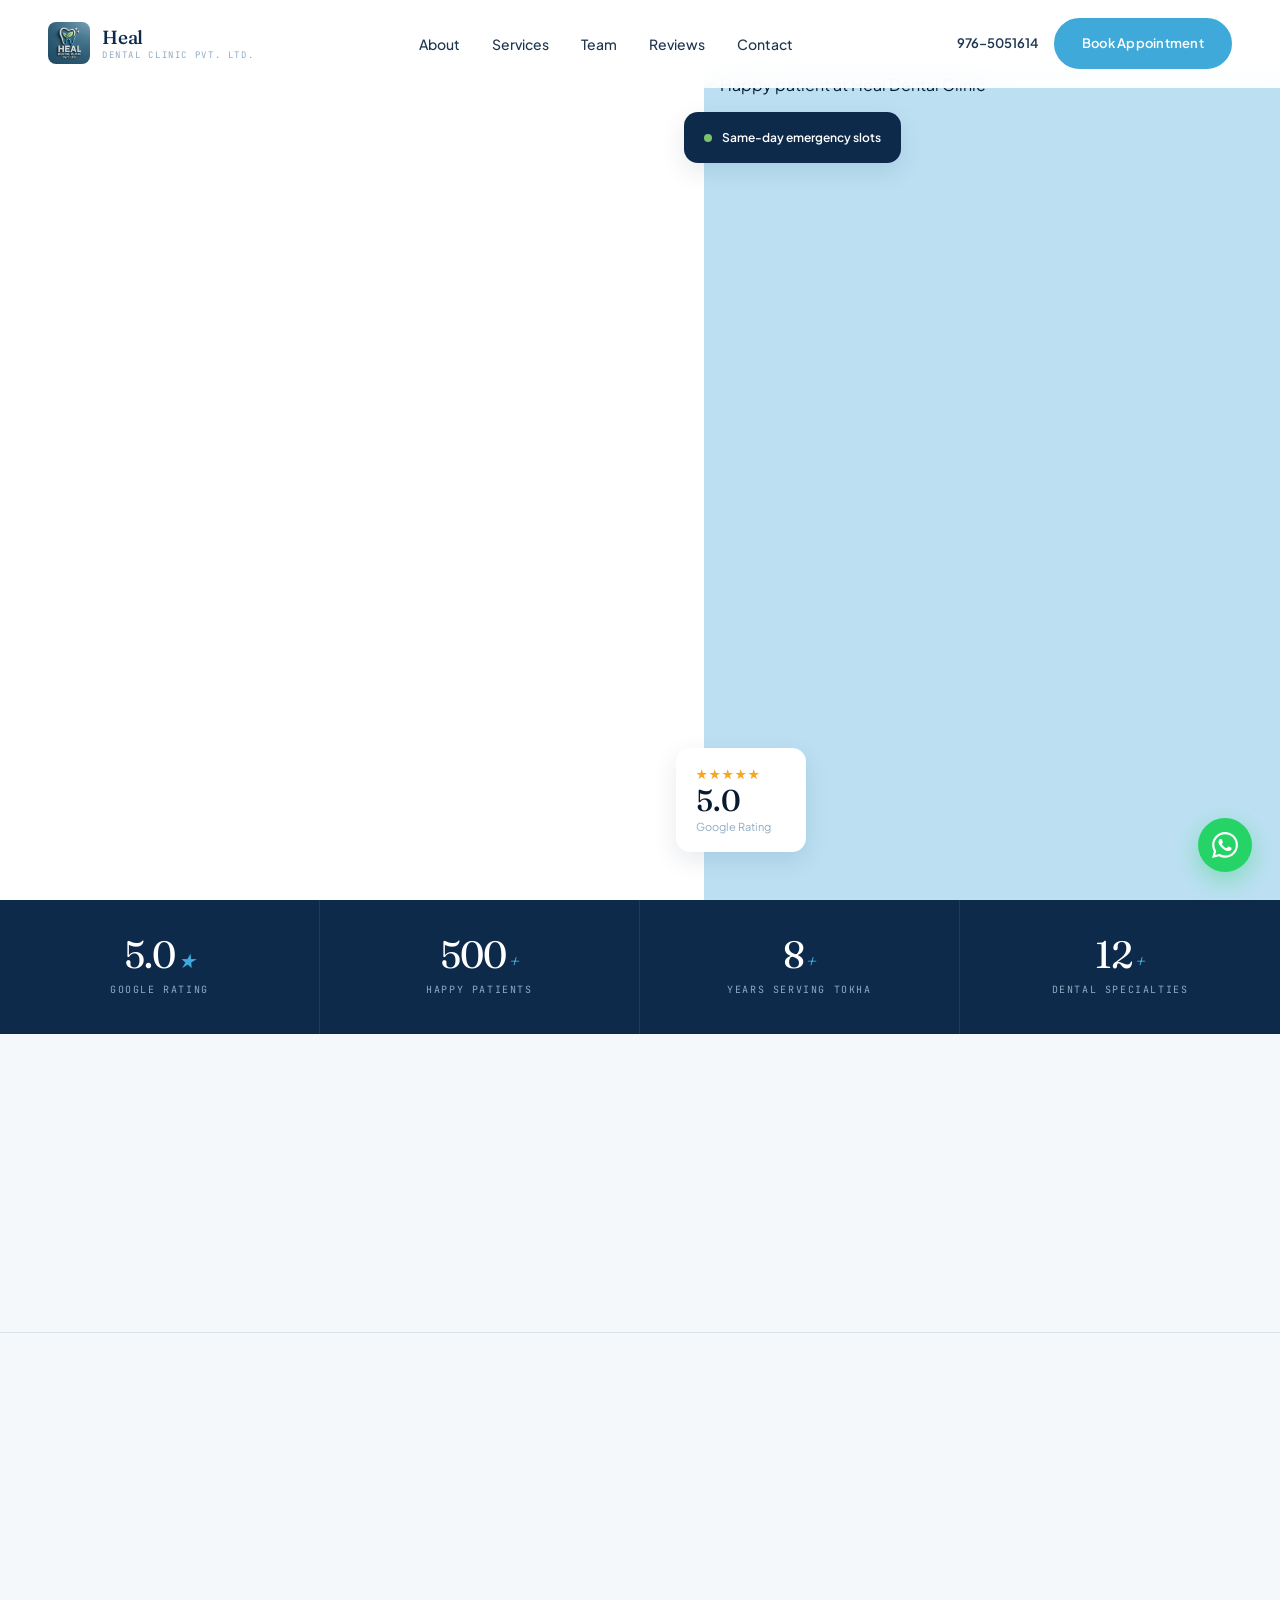
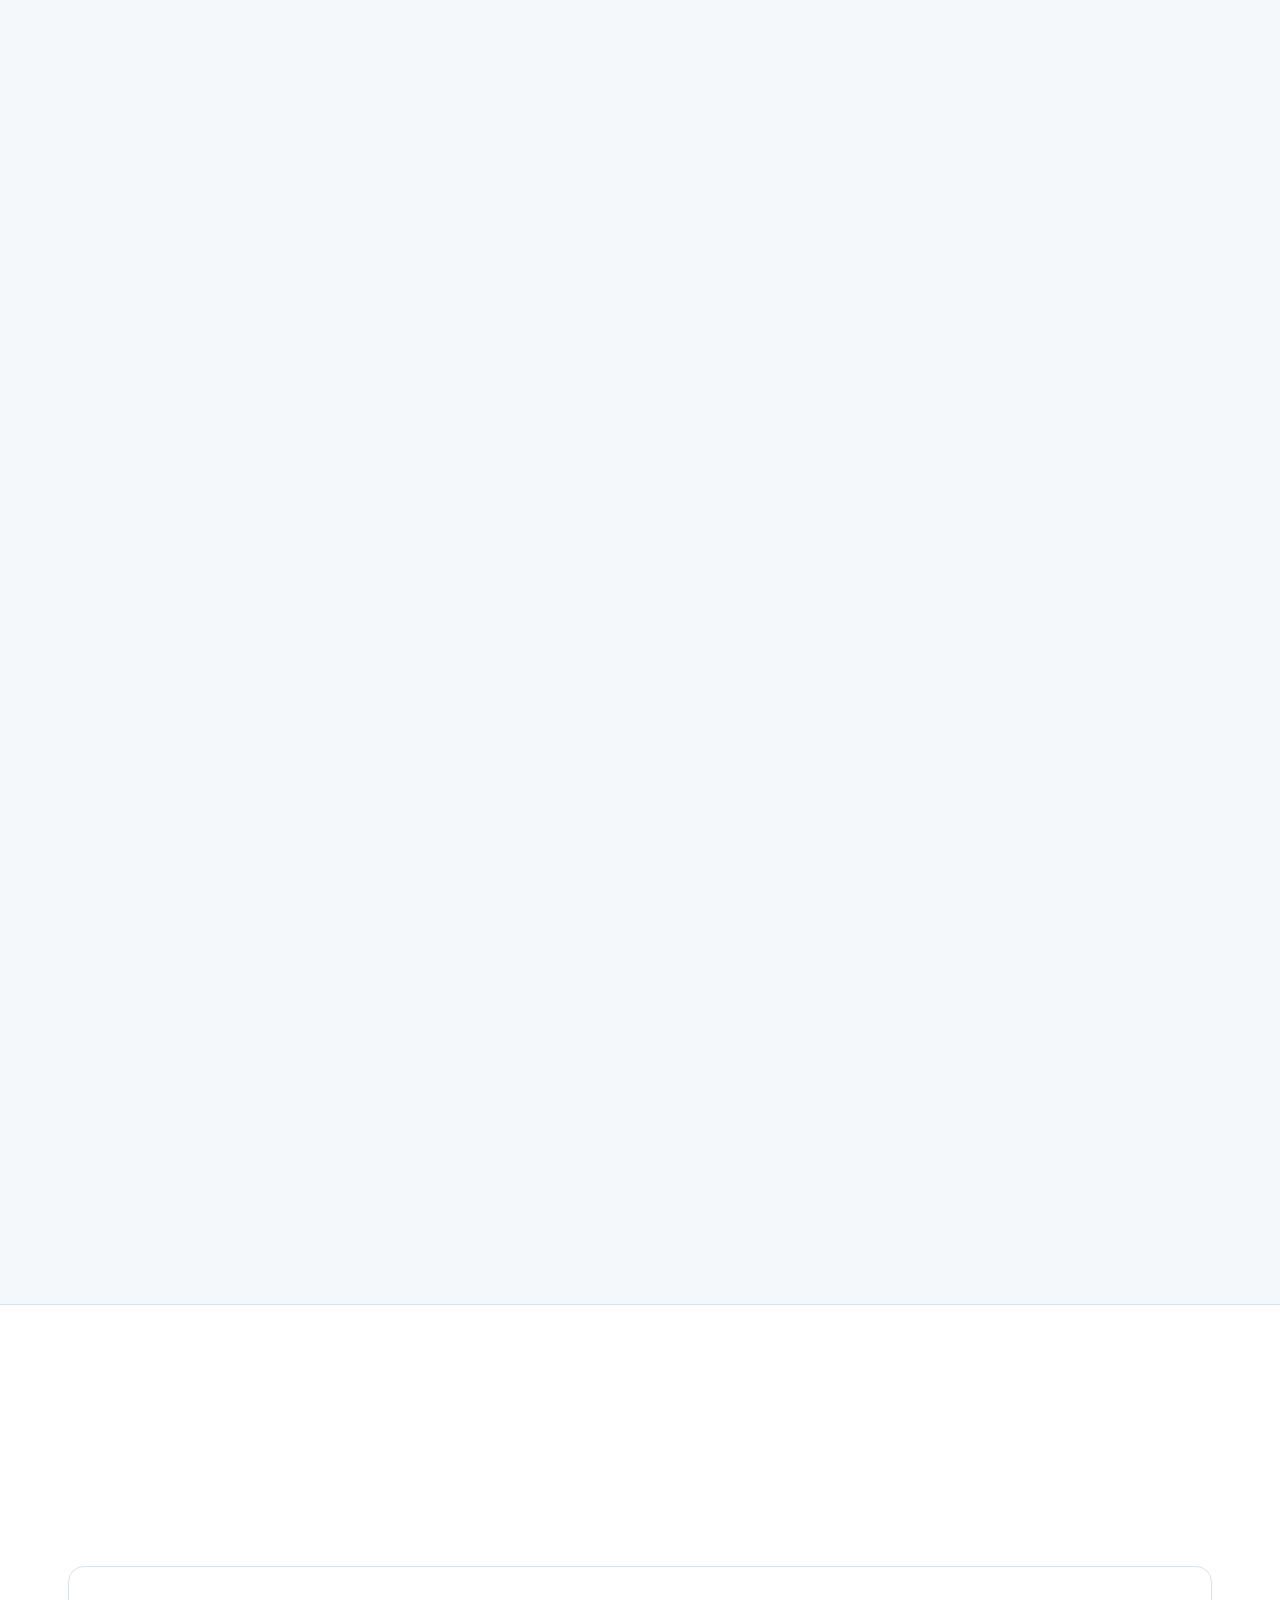
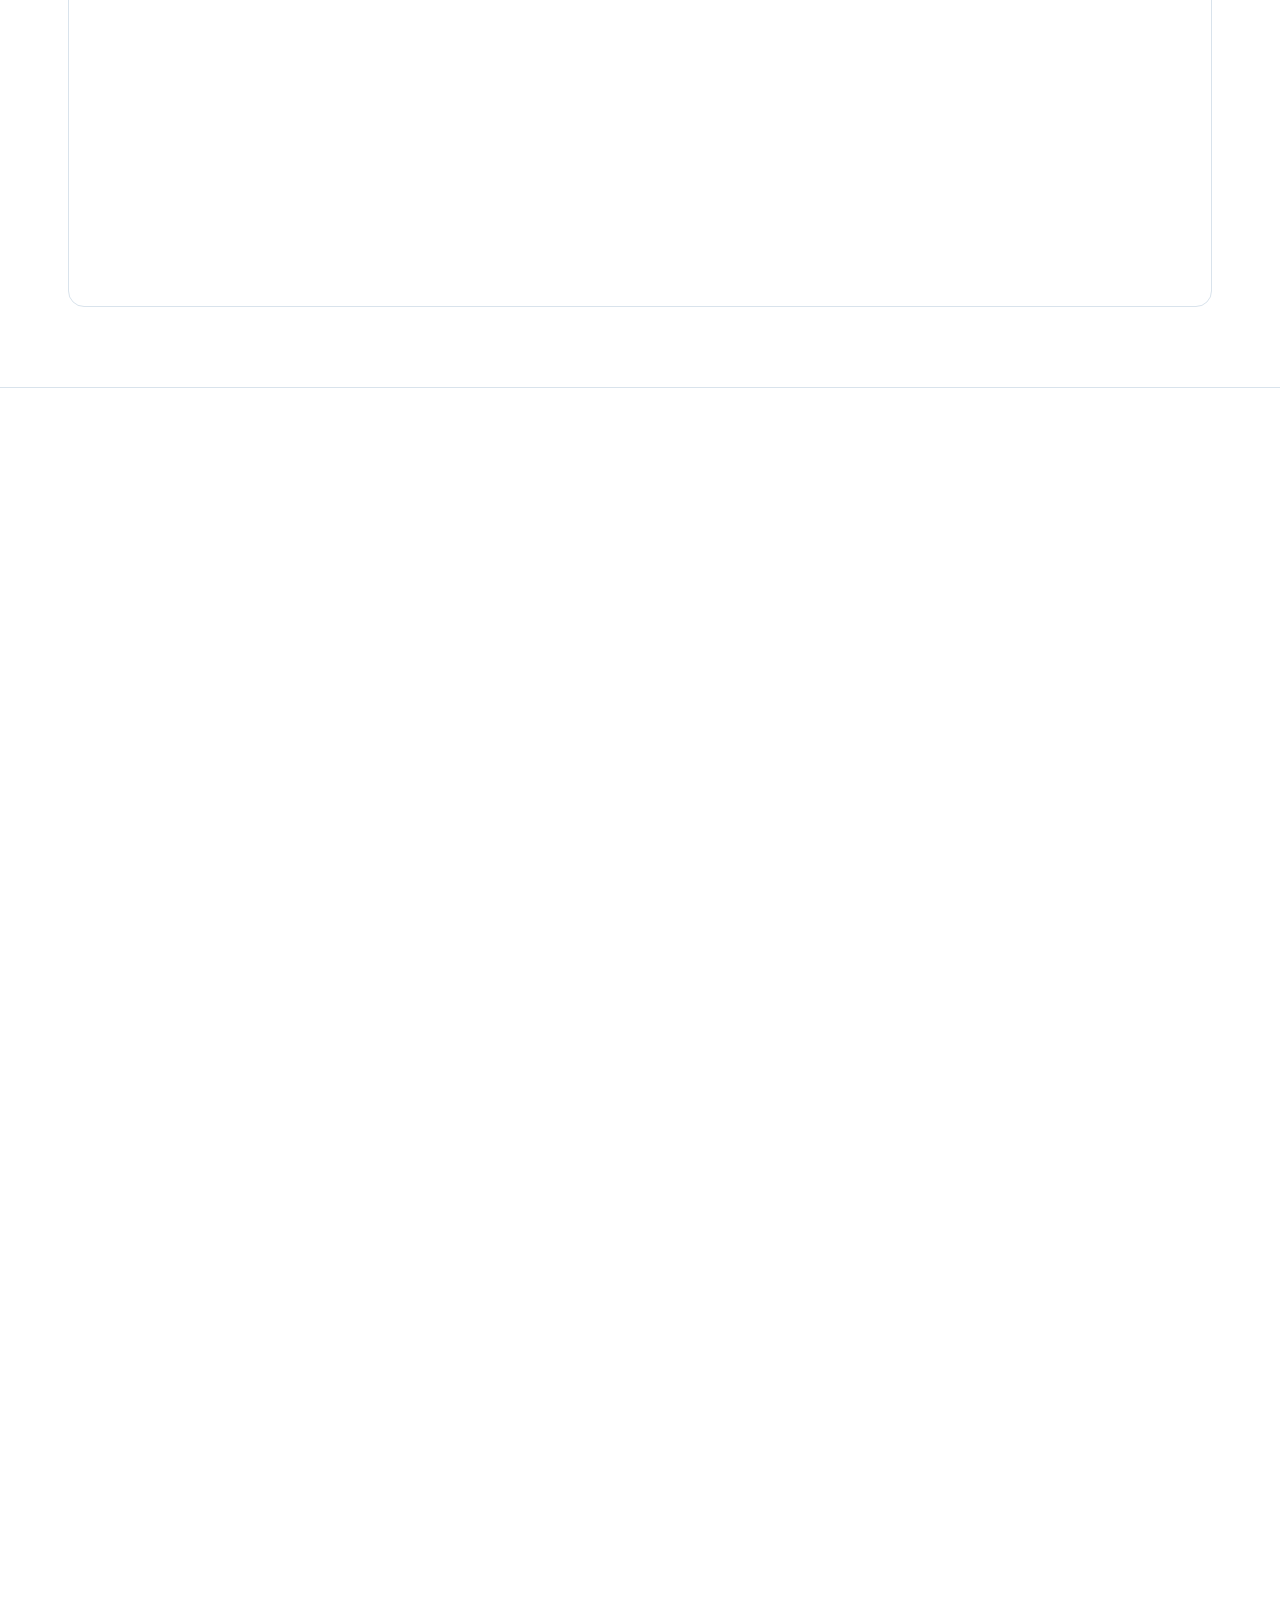
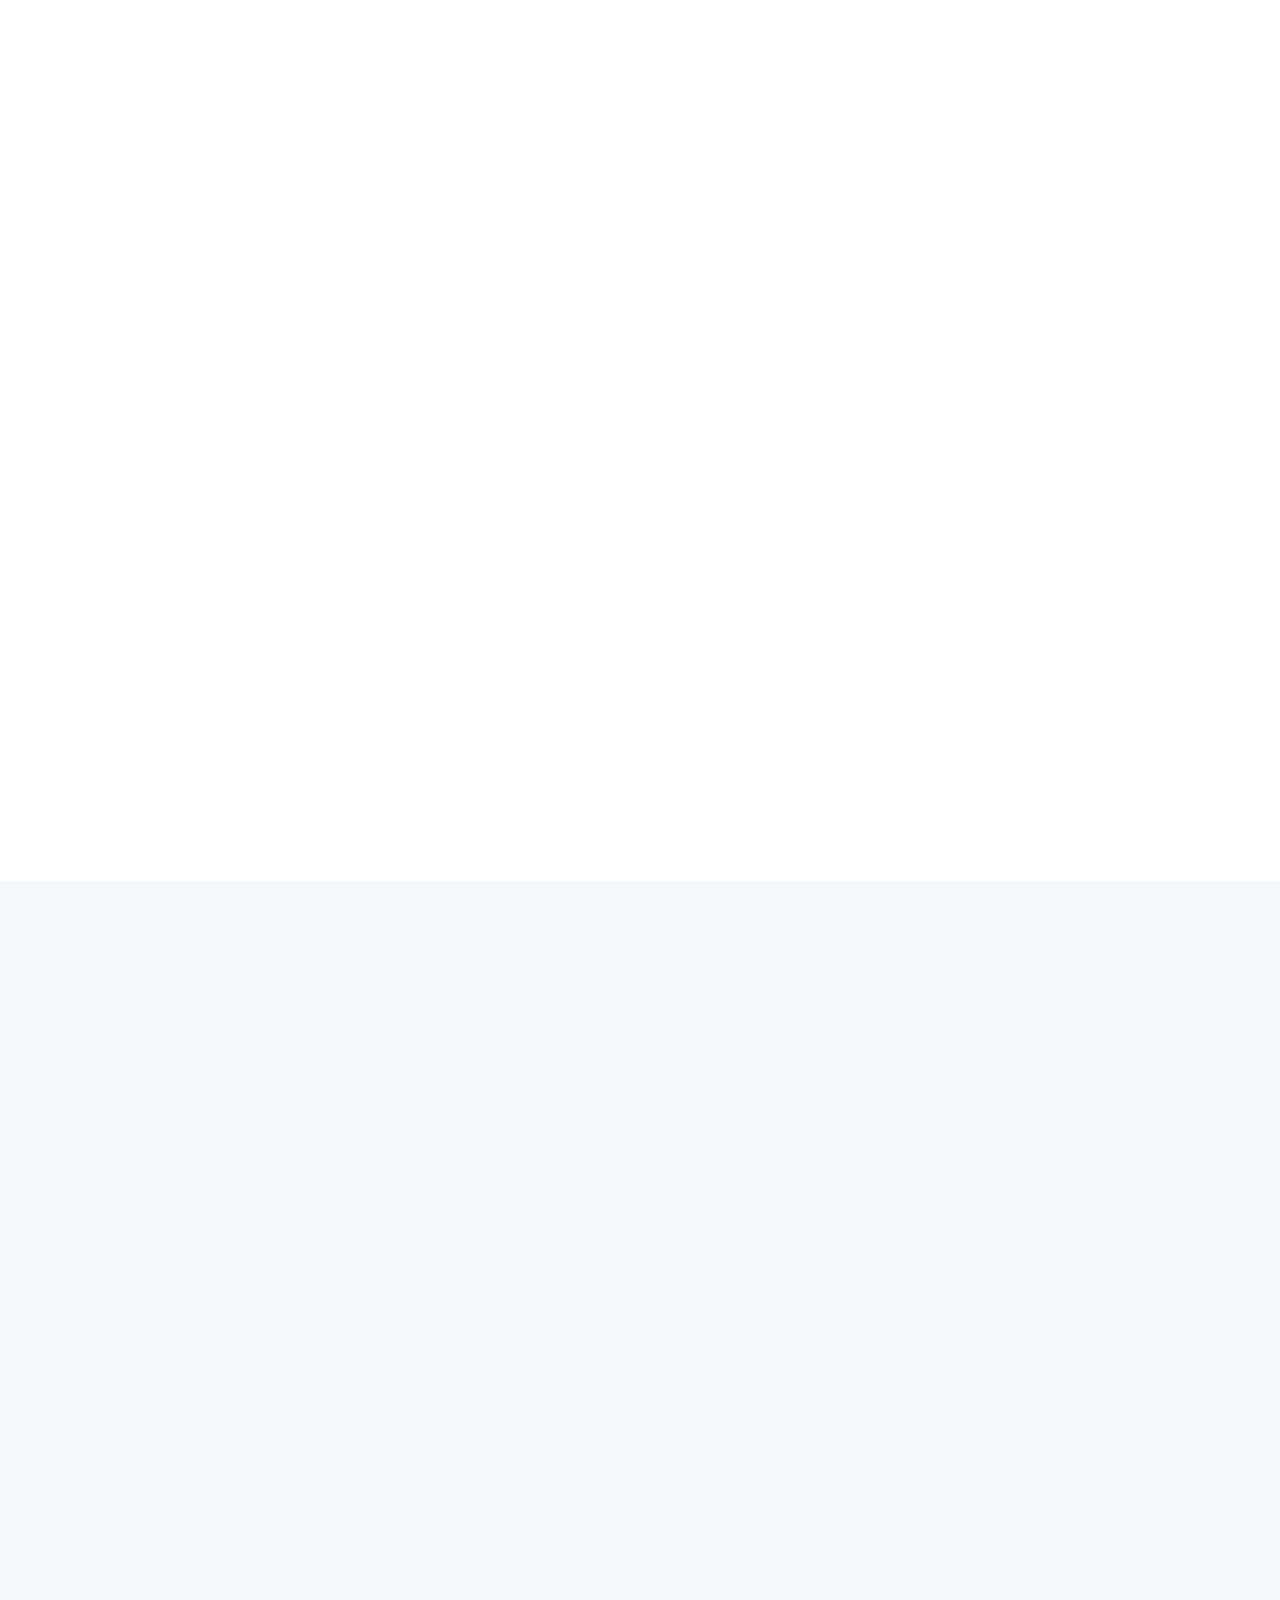
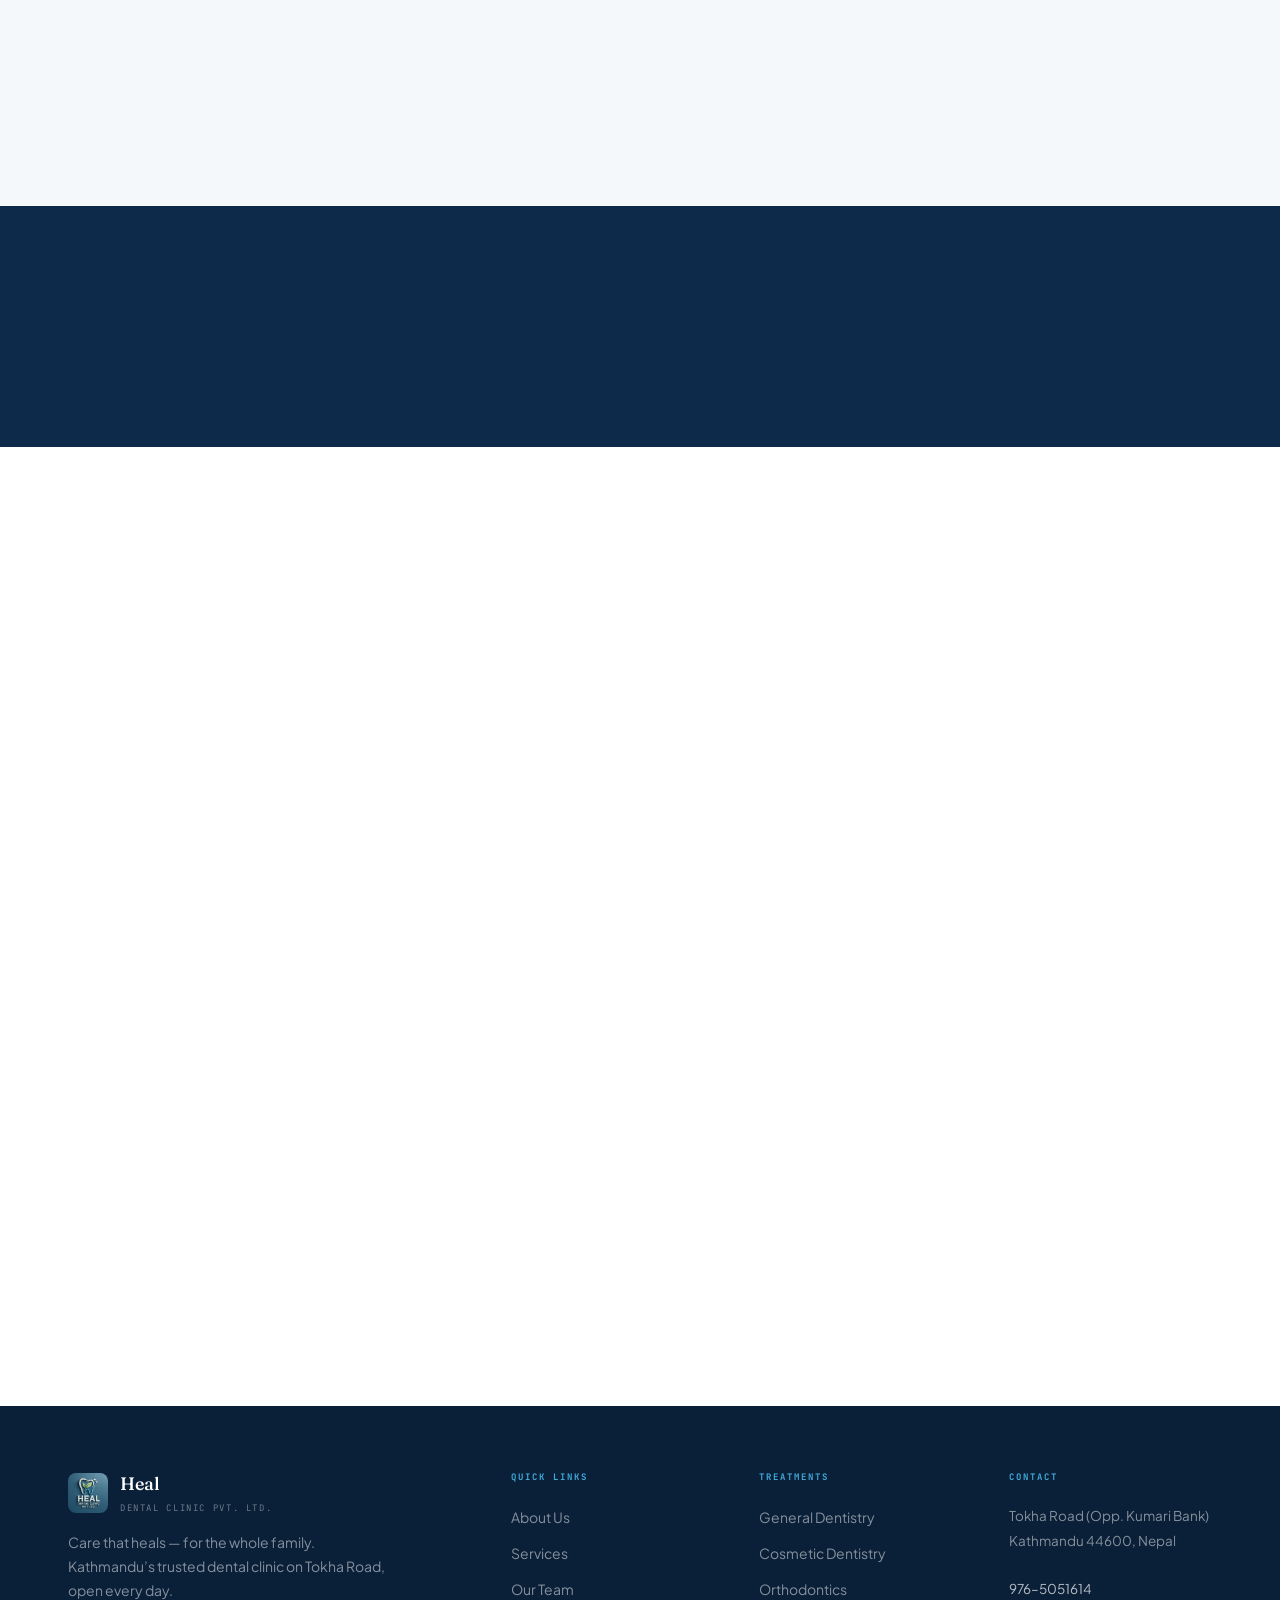
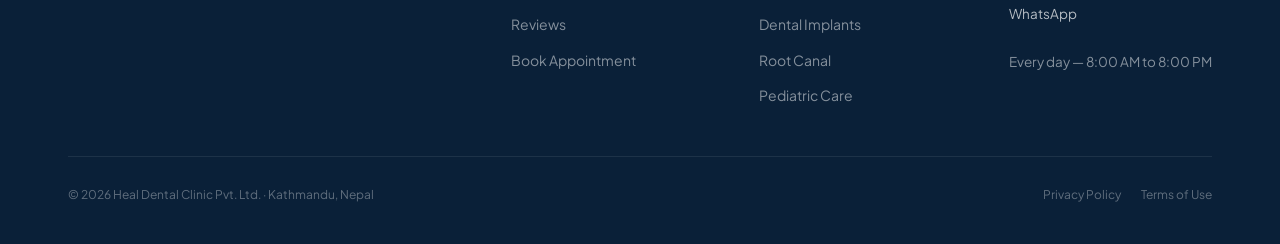
==== commit d86f73e8: "Redesign services as full-width alternating photo/text rows with complete detail Each of the 9 servi" ====
--- a/index.html
+++ b/index.html
@@ -150,155 +150,252 @@
 
 <!-- ═══════════════════ SERVICES ═══════════════════ -->
 <section class="services" id="services">
-  <div class="s-inner">
-    <div class="services-head">
-      <div data-aos="fade-right">
-        <span class="eyebrow">Our Services</span>
-        <h2 class="section-title">Treatments designed<br>around <em>you.</em></h2>
-      </div>
-      <p class="services-desc" data-aos="fade-left" data-aos-delay="80">
-        From routine cleaning to full-mouth rehabilitation &mdash; every treatment is planned with you, not just for you.
-      </p>
-    </div>
-
-    <div class="svc-grid">
-
-      <div class="svc-card" data-aos="fade-up" data-aos-delay="0">
-        <div class="svc-photo">
-          <img src="https://images.unsplash.com/photo-1588776814546-1ffbb2aef80b?auto=format&fit=crop&w=600&q=80" alt="General Dentistry"/>
-          <span class="svc-num">/ 01</span>
-        </div>
-        <div class="svc-body-wrap">
-          <h3 class="svc-title">General Dentistry</h3>
-          <p class="svc-body">Your oral health foundation. We perform comprehensive check-ups, professional scaling &amp; polishing, digital X-rays and cavity fillings &mdash; all in one visit. Twice-yearly visits prevent 90% of major dental problems before they start.</p>
-          <div class="svc-meta">
-            <span class="svc-time">30 &ndash; 60 MIN</span>
-            <span class="svc-price">From Rs.&nbsp;1,200</span>
-          </div>
-        </div>
-      </div>
-
-      <div class="svc-card" data-aos="fade-up" data-aos-delay="60">
-        <div class="svc-photo">
-          <img src="https://images.unsplash.com/photo-1606811971618-4486d14f3f99?auto=format&fit=crop&w=600&q=80" alt="Teeth Whitening"/>
-          <span class="svc-num">/ 02</span>
-        </div>
-        <div class="svc-body-wrap">
-          <h3 class="svc-title">Teeth Whitening</h3>
-          <p class="svc-body">Professional in-clinic laser whitening removes years of staining from coffee, tea and food &mdash; lifting teeth up to 8 shades in a single session. Safe for enamel, long-lasting results and dramatically brighter smile, same day.</p>
-          <div class="svc-meta">
-            <span class="svc-time">60 &ndash; 90 MIN</span>
-            <span class="svc-price">From Rs.&nbsp;2,500</span>
-          </div>
-        </div>
-      </div>
-
-      <div class="svc-card" data-aos="fade-up" data-aos-delay="120">
-        <div class="svc-photo">
-          <img src="https://images.unsplash.com/photo-1609840114035-3c981b782dfe?auto=format&fit=crop&w=600&q=80" alt="Cosmetic Dentistry"/>
-          <span class="svc-num">/ 03</span>
-        </div>
-        <div class="svc-body-wrap">
-          <h3 class="svc-title">Cosmetic Dentistry</h3>
-          <p class="svc-body">Transform your smile with ultra-thin porcelain veneers, composite bonding and precision edge contouring. Each case is individually designed &mdash; we show you a digital preview before touching a single tooth. Confidence you can see immediately.</p>
-          <div class="svc-meta">
-            <span class="svc-time">90 &ndash; 120 MIN</span>
-            <span class="svc-price">From Rs.&nbsp;4,800</span>
-          </div>
-        </div>
-      </div>
-
-      <div class="svc-card" data-aos="fade-up" data-aos-delay="0">
-        <div class="svc-photo">
-          <img src="https://images.unsplash.com/photo-1598256989800-fe5f95da9787?auto=format&fit=crop&w=600&q=80" alt="Orthodontics"/>
-          <span class="svc-num">/ 04</span>
-        </div>
-        <div class="svc-body-wrap">
-          <h3 class="svc-title">Orthodontics</h3>
-          <p class="svc-body">Straighter teeth at any age &mdash; with discreet clear aligners or traditional braces. We treat crowding, spacing, overbites and underbites. Treatment plans are fully customised with progress tracked every 6 weeks until your perfect result.</p>
-          <div class="svc-meta">
-            <span class="svc-time">Free Consultation</span>
-            <span class="svc-price">From Rs.&nbsp;3,500</span>
-          </div>
-        </div>
-      </div>
-
-      <div class="svc-card" data-aos="fade-up" data-aos-delay="60">
-        <div class="svc-photo">
-          <img src="https://images.unsplash.com/photo-1629909613654-28e377c37b09?auto=format&fit=crop&w=600&q=80" alt="Dental Implants"/>
-          <span class="svc-num">/ 05</span>
-        </div>
-        <div class="svc-body-wrap">
-          <h3 class="svc-title">Dental Implants</h3>
-          <p class="svc-body">The gold standard for missing teeth. Titanium posts are placed directly into the jawbone, topped with a ceramic crown that looks, feels and bites exactly like your natural tooth. Implants preserve jaw bone and can last a lifetime with proper care.</p>
-          <div class="svc-meta">
-            <span class="svc-time">2 &ndash; 3 HRS</span>
-            <span class="svc-price">From Rs.&nbsp;18,000</span>
-          </div>
-        </div>
-      </div>
-
-      <div class="svc-card" data-aos="fade-up" data-aos-delay="120">
-        <div class="svc-photo">
-          <img src="https://images.unsplash.com/photo-1576091160550-2173dba999ef?auto=format&fit=crop&w=600&q=80" alt="Root Canal Treatment"/>
-          <span class="svc-num">/ 06</span>
-        </div>
-        <div class="svc-body-wrap">
-          <h3 class="svc-title">Root Canal Treatment</h3>
-          <p class="svc-body">Modern root canal therapy is nothing to fear. Using rotary instruments and local anaesthesia, we remove infected pulp and seal the canal painlessly &mdash; saving your natural tooth, stopping the pain and preventing spread of infection.</p>
-          <div class="svc-meta">
-            <span class="svc-time">60 &ndash; 90 MIN</span>
-            <span class="svc-price">From Rs.&nbsp;3,200</span>
-          </div>
-        </div>
-      </div>
-
-      <div class="svc-card" data-aos="fade-up" data-aos-delay="0">
-        <div class="svc-photo">
-          <img src="https://images.unsplash.com/photo-1519494026892-80bbd2d6fd0d?auto=format&fit=crop&w=600&q=80" alt="Crowns and Bridges"/>
-          <span class="svc-num">/ 07</span>
-        </div>
-        <div class="svc-body-wrap">
-          <h3 class="svc-title">Crowns &amp; Bridges</h3>
-          <p class="svc-body">Restore cracked, broken or missing teeth with precision-milled ceramic or zirconia crowns. Dental bridges fill gaps seamlessly using neighbouring teeth for support. All restorations are colour-matched to your natural teeth for an invisible finish.</p>
-          <div class="svc-meta">
-            <span class="svc-time">2 sessions</span>
-            <span class="svc-price">From Rs.&nbsp;5,500</span>
-          </div>
-        </div>
-      </div>
-
-      <div class="svc-card" data-aos="fade-up" data-aos-delay="60">
-        <div class="svc-photo">
-          <img src="https://images.unsplash.com/photo-1551601651-2a8555f1a136?auto=format&fit=crop&w=600&q=80" alt="Gum Disease Treatment"/>
-          <span class="svc-num">/ 08</span>
-        </div>
-        <div class="svc-body-wrap">
-          <h3 class="svc-title">Gum Disease Treatment</h3>
-          <p class="svc-body">Bleeding gums and bad breath are early signs of gum disease. Our periodontal team performs deep scaling, root planing and antibacterial irrigation to eliminate infection, stop bone loss and restore healthy pink gums &mdash; before it becomes irreversible.</p>
-          <div class="svc-meta">
-            <span class="svc-time">45 &ndash; 90 MIN</span>
-            <span class="svc-price">From Rs.&nbsp;2,000</span>
-          </div>
-        </div>
-      </div>
-
-      <div class="svc-card" data-aos="fade-up" data-aos-delay="120">
-        <div class="svc-photo">
-          <img src="https://images.unsplash.com/photo-1597764690523-9bca6f4df154?auto=format&fit=crop&w=600&q=80" alt="Pediatric Dentistry"/>
-          <span class="svc-num">/ 09</span>
-        </div>
-        <div class="svc-body-wrap">
-          <h3 class="svc-title">Pediatric Dentistry</h3>
-          <p class="svc-body">Child-friendly care that makes dental visits something kids actually look forward to. We provide first teeth check-ups, sealants, fluoride treatments and early orthodontic screening for children from age 3. Building good habits from the very first tooth.</p>
-          <div class="svc-meta">
-            <span class="svc-time">30 &ndash; 45 MIN</span>
-            <span class="svc-price">From Rs.&nbsp;800</span>
-          </div>
-        </div>
-      </div>
-
-    </div>
+  <div class="services-head" data-aos="fade-up">
+    <div>
+      <span class="eyebrow">Our Services</span>
+      <h2 class="section-title">Every treatment your<br>smile will ever <em>need.</em></h2>
+    </div>
+    <p class="services-desc">
+      From your first routine check-up to full-mouth rehabilitation &mdash; nine specialist services, one trusted team, open every day.
+    </p>
+  </div>
+
+  <div class="svc-list">
+
+    <!-- 01 — General Dentistry -->
+    <div class="svc-row" data-aos="fade-up">
+      <div class="svc-row-img">
+        <img src="https://images.unsplash.com/photo-1588776814546-1ffbb2aef80b?auto=format&fit=crop&w=900&q=85" alt="General Dentistry"/>
+        <span class="svc-row-num-badge">/ 01</span>
+      </div>
+      <div class="svc-row-body">
+        <span class="svc-row-tag"><span class="svc-row-tag-dot"></span>Preventive Care</span>
+        <h3 class="svc-row-title">General <em>Dentistry</em></h3>
+        <p class="svc-row-desc">Your foundation for lifelong oral health. We carry out thorough examinations using digital imaging so problems are caught early &mdash; before they become expensive or painful. Our team then tailors a personalised care plan and provides the hands-on treatment you need in a single, efficient visit.</p>
+        <ul class="svc-includes">
+          <li>Comprehensive oral examination</li>
+          <li>Professional scaling &amp; polishing</li>
+          <li>Digital X-rays (OPG &amp; periapical)</li>
+          <li>Tooth-coloured composite fillings</li>
+          <li>Oral cancer screening</li>
+          <li>Personalised hygiene plan</li>
+        </ul>
+        <div class="svc-row-meta">
+          <span class="svc-row-time">30 &ndash; 60 MIN</span>
+          <span class="svc-row-price">From Rs.&nbsp;1,200</span>
+          <a href="#booking" class="btn-primary" style="margin-left:auto;">Book Now &rarr;</a>
+        </div>
+      </div>
+    </div>
+
+    <!-- 02 — Teeth Whitening -->
+    <div class="svc-row svc-row--flip" data-aos="fade-up">
+      <div class="svc-row-img">
+        <img src="https://images.unsplash.com/photo-1606811971618-4486d14f3f99?auto=format&fit=crop&w=900&q=85" alt="Teeth Whitening"/>
+        <span class="svc-row-num-badge">/ 02</span>
+      </div>
+      <div class="svc-row-body">
+        <span class="svc-row-tag"><span class="svc-row-tag-dot"></span>Cosmetic</span>
+        <h3 class="svc-row-title">Teeth <em>Whitening</em></h3>
+        <p class="svc-row-desc">Years of staining from coffee, tea, wine and food removed in a single session. Our professional-grade bleaching system lifts teeth up to 8 shades with results visible the same day &mdash; safely, without damaging enamel or increasing sensitivity when performed correctly under clinical supervision.</p>
+        <ul class="svc-includes">
+          <li>Pre-treatment shade assessment</li>
+          <li>Gum protection &amp; isolation</li>
+          <li>Professional bleaching gel application</li>
+          <li>LED light activation</li>
+          <li>Post-whitening sensitivity care</li>
+          <li>Take-home maintenance kit</li>
+        </ul>
+        <div class="svc-row-meta">
+          <span class="svc-row-time">60 &ndash; 90 MIN</span>
+          <span class="svc-row-price">From Rs.&nbsp;2,500</span>
+          <a href="#booking" class="btn-primary" style="margin-left:auto;">Book Now &rarr;</a>
+        </div>
+      </div>
+    </div>
+
+    <!-- 03 — Cosmetic Dentistry -->
+    <div class="svc-row" data-aos="fade-up">
+      <div class="svc-row-img">
+        <img src="https://images.unsplash.com/photo-1609840114035-3c981b782dfe?auto=format&fit=crop&w=900&q=85" alt="Cosmetic Dentistry"/>
+        <span class="svc-row-num-badge">/ 03</span>
+      </div>
+      <div class="svc-row-body">
+        <span class="svc-row-tag"><span class="svc-row-tag-dot"></span>Smile Design</span>
+        <h3 class="svc-row-title">Cosmetic <em>Dentistry</em></h3>
+        <p class="svc-row-desc">A complete smile redesign &mdash; porcelain veneers, composite bonding and precision edge contouring planned digitally and crafted to millimetre accuracy. We show you a detailed digital preview before a single tooth is touched. The result is natural, confident and exactly what you imagined.</p>
+        <ul class="svc-includes">
+          <li>Digital smile design preview</li>
+          <li>Ultra-thin porcelain veneers</li>
+          <li>Composite bonding for chips &amp; gaps</li>
+          <li>Tooth edge contouring &amp; reshaping</li>
+          <li>Gum contouring (where needed)</li>
+          <li>Full smile makeover planning</li>
+        </ul>
+        <div class="svc-row-meta">
+          <span class="svc-row-time">90 &ndash; 120 MIN</span>
+          <span class="svc-row-price">From Rs.&nbsp;4,800</span>
+          <a href="#booking" class="btn-primary" style="margin-left:auto;">Book Now &rarr;</a>
+        </div>
+      </div>
+    </div>
+
+    <!-- 04 — Orthodontics -->
+    <div class="svc-row svc-row--flip" data-aos="fade-up">
+      <div class="svc-row-img">
+        <img src="https://images.unsplash.com/photo-1598256989800-fe5f95da9787?auto=format&fit=crop&w=900&q=85" alt="Orthodontics"/>
+        <span class="svc-row-num-badge">/ 04</span>
+      </div>
+      <div class="svc-row-body">
+        <span class="svc-row-tag"><span class="svc-row-tag-dot"></span>Alignment</span>
+        <h3 class="svc-row-title">Orthodontics &amp; <em>Braces</em></h3>
+        <p class="svc-row-desc">Straighter teeth at any age &mdash; for teenagers and adults alike. We treat crowding, spacing, overbites, underbites and crossbites with either discreet clear aligners or precision metal braces. Treatment is fully customised, with progress reviews every 6 weeks until you reach your perfect result.</p>
+        <ul class="svc-includes">
+          <li>Free initial orthodontic consultation</li>
+          <li>3D digital tooth scanning</li>
+          <li>Custom clear aligners (Invisalign-style)</li>
+          <li>Metal &amp; ceramic bracket options</li>
+          <li>6-weekly progress check appointments</li>
+          <li>Retainer fitting on completion</li>
+        </ul>
+        <div class="svc-row-meta">
+          <span class="svc-row-time">Free Consultation</span>
+          <span class="svc-row-price">From Rs.&nbsp;3,500</span>
+          <a href="#booking" class="btn-primary" style="margin-left:auto;">Book Now &rarr;</a>
+        </div>
+      </div>
+    </div>
+
+    <!-- 05 — Dental Implants -->
+    <div class="svc-row" data-aos="fade-up">
+      <div class="svc-row-img">
+        <img src="https://images.unsplash.com/photo-1629909613654-28e377c37b09?auto=format&fit=crop&w=900&q=85" alt="Dental Implants"/>
+        <span class="svc-row-num-badge">/ 05</span>
+      </div>
+      <div class="svc-row-body">
+        <span class="svc-row-tag"><span class="svc-row-tag-dot"></span>Restorative</span>
+        <h3 class="svc-row-title">Dental <em>Implants</em></h3>
+        <p class="svc-row-desc">The gold standard for replacing a missing tooth. A medical-grade titanium post is placed directly into the jawbone and topped with a custom ceramic crown &mdash; looking, feeling and biting exactly like a natural tooth. Implants preserve jawbone structure, prevent neighbouring teeth from shifting and can last a lifetime with proper care.</p>
+        <ul class="svc-includes">
+          <li>Bone density assessment &amp; CT scan planning</li>
+          <li>Titanium implant post placement</li>
+          <li>Healing cap &amp; osseointegration period</li>
+          <li>Custom ceramic crown fabrication</li>
+          <li>Colour &amp; shape matched to natural teeth</li>
+          <li>Long-term aftercare programme</li>
+        </ul>
+        <div class="svc-row-meta">
+          <span class="svc-row-time">2 &ndash; 3 HRS</span>
+          <span class="svc-row-price">From Rs.&nbsp;18,000</span>
+          <a href="#booking" class="btn-primary" style="margin-left:auto;">Book Now &rarr;</a>
+        </div>
+      </div>
+    </div>
+
+    <!-- 06 — Root Canal -->
+    <div class="svc-row svc-row--flip" data-aos="fade-up">
+      <div class="svc-row-img">
+        <img src="https://images.unsplash.com/photo-1576091160550-2173dba999ef?auto=format&fit=crop&w=900&q=85" alt="Root Canal Treatment"/>
+        <span class="svc-row-num-badge">/ 06</span>
+      </div>
+      <div class="svc-row-body">
+        <span class="svc-row-tag"><span class="svc-row-tag-dot"></span>Endodontics</span>
+        <h3 class="svc-row-title">Root Canal <em>Treatment</em></h3>
+        <p class="svc-row-desc">Modern root canal therapy is nothing like its reputation. With local anaesthesia and precision rotary instruments, we gently remove infected or damaged pulp, clean and shape the canals, and seal the tooth permanently &mdash; all while you remain completely comfortable. The tooth is saved, the pain is gone.</p>
+        <ul class="svc-includes">
+          <li>Pulp infection diagnosis &amp; X-ray</li>
+          <li>Local anaesthesia for full comfort</li>
+          <li>Rotary instrumentation of root canals</li>
+          <li>Antimicrobial irrigation &amp; disinfection</li>
+          <li>Biocompatible canal sealing</li>
+          <li>Crown recommendation to protect the tooth</li>
+        </ul>
+        <div class="svc-row-meta">
+          <span class="svc-row-time">60 &ndash; 90 MIN</span>
+          <span class="svc-row-price">From Rs.&nbsp;3,200</span>
+          <a href="#booking" class="btn-primary" style="margin-left:auto;">Book Now &rarr;</a>
+        </div>
+      </div>
+    </div>
+
+    <!-- 07 — Crowns & Bridges -->
+    <div class="svc-row" data-aos="fade-up">
+      <div class="svc-row-img">
+        <img src="https://images.unsplash.com/photo-1559839734-2b71ea197ec2?auto=format&fit=crop&w=900&q=85" alt="Crowns and Bridges"/>
+        <span class="svc-row-num-badge">/ 07</span>
+      </div>
+      <div class="svc-row-body">
+        <span class="svc-row-tag"><span class="svc-row-tag-dot"></span>Restoration</span>
+        <h3 class="svc-row-title">Crowns &amp; <em>Bridges</em></h3>
+        <p class="svc-row-desc">When a tooth is cracked, broken, severely decayed or missing, a crown or bridge restores full function and appearance. Our restorations are precision-milled from zirconia or ceramic &mdash; individually colour-matched so they blend seamlessly with your natural teeth. No one will know the difference.</p>
+        <ul class="svc-includes">
+          <li>Tooth preparation &amp; digital impressions</li>
+          <li>Temporary crown while you wait</li>
+          <li>Precision zirconia or ceramic milling</li>
+          <li>Individual colour matching</li>
+          <li>Bite adjustment &amp; occlusion check</li>
+          <li>Permanent cementation &amp; polish</li>
+        </ul>
+        <div class="svc-row-meta">
+          <span class="svc-row-time">2 Sessions</span>
+          <span class="svc-row-price">From Rs.&nbsp;5,500</span>
+          <a href="#booking" class="btn-primary" style="margin-left:auto;">Book Now &rarr;</a>
+        </div>
+      </div>
+    </div>
+
+    <!-- 08 — Gum Disease -->
+    <div class="svc-row svc-row--flip" data-aos="fade-up">
+      <div class="svc-row-img">
+        <img src="https://images.unsplash.com/photo-1594824476967-48c8b964273f?auto=format&fit=crop&w=900&q=85" alt="Gum Disease Treatment"/>
+        <span class="svc-row-num-badge">/ 08</span>
+      </div>
+      <div class="svc-row-body">
+        <span class="svc-row-tag"><span class="svc-row-tag-dot"></span>Periodontics</span>
+        <h3 class="svc-row-title">Gum Disease <em>Treatment</em></h3>
+        <p class="svc-row-desc">Bleeding gums and persistent bad breath are early warning signs of periodontal disease &mdash; the leading cause of adult tooth loss. Caught and treated early, gum disease is completely reversible. Our periodontal team uses deep scaling, root planing and antibacterial irrigation to stop bone loss and restore healthy gums.</p>
+        <ul class="svc-includes">
+          <li>Periodontal pocket depth measurement</li>
+          <li>Professional subgingival scaling</li>
+          <li>Root surface planing &amp; debridement</li>
+          <li>Antibacterial pocket irrigation</li>
+          <li>Laser-assisted gum therapy (where needed)</li>
+          <li>Ongoing maintenance &amp; recall programme</li>
+        </ul>
+        <div class="svc-row-meta">
+          <span class="svc-row-time">45 &ndash; 90 MIN</span>
+          <span class="svc-row-price">From Rs.&nbsp;2,000</span>
+          <a href="#booking" class="btn-primary" style="margin-left:auto;">Book Now &rarr;</a>
+        </div>
+      </div>
+    </div>
+
+    <!-- 09 — Pediatric Dentistry -->
+    <div class="svc-row" data-aos="fade-up">
+      <div class="svc-row-img">
+        <img src="https://images.unsplash.com/photo-1597764690523-9bca6f4df154?auto=format&fit=crop&w=900&q=85" alt="Pediatric Dentistry"/>
+        <span class="svc-row-num-badge">/ 09</span>
+      </div>
+      <div class="svc-row-body">
+        <span class="svc-row-tag"><span class="svc-row-tag-dot"></span>Children&rsquo;s Care</span>
+        <h3 class="svc-row-title">Pediatric <em>Dentistry</em></h3>
+        <p class="svc-row-desc">Children deserve dental care that feels completely safe and even enjoyable. Dr. Anisha Karki&rsquo;s gentle, playful approach transforms dental anxiety into confidence from the very first visit. We build the positive habits and healthy foundations that last a lifetime &mdash; starting from the first tooth.</p>
+        <ul class="svc-includes">
+          <li>First-visit anxiety management</li>
+          <li>Milk tooth examination &amp; cleaning</li>
+          <li>Dental sealants (fissure protection)</li>
+          <li>Fluoride varnish application</li>
+          <li>Early orthodontic screening (age 7+)</li>
+          <li>Parent guidance on diet &amp; brushing habits</li>
+        </ul>
+        <div class="svc-row-meta">
+          <span class="svc-row-time">30 &ndash; 45 MIN</span>
+          <span class="svc-row-price">From Rs.&nbsp;800</span>
+          <a href="#booking" class="btn-primary" style="margin-left:auto;">Book Now &rarr;</a>
+        </div>
+      </div>
+    </div>
+
   </div>
 </section>
 
--- a/css/services.css
+++ b/css/services.css
@@ -1,7 +1,7 @@
 /* ── SERVICES ──────────────────────────────────────── */
 .services {
   background: var(--paper);
-  padding: 88px 0;
+  padding: 88px 0 0;
 }
 
 .services-head {
@@ -9,128 +9,198 @@
   align-items: flex-end;
   justify-content: space-between;
   gap: 48px;
-  margin-bottom: 52px;
+  margin-bottom: 64px;
+  padding: 0 40px;
+  max-width: 1280px;
+  margin-left: auto;
+  margin-right: auto;
 }
 .services-head > div { flex: 1; max-width: 540px; }
 .services-desc {
   flex: 1;
-  max-width: 380px;
+  max-width: 420px;
   font-size: 15px;
-  line-height: 1.75;
+  line-height: 1.8;
   color: var(--ink-700);
   align-self: flex-end;
 }
 
-/* Grid */
-.svc-grid {
-  display: grid;
-  grid-template-columns: repeat(3, 1fr);
-  gap: 22px;
-}
-
-/* Card */
-.svc-card {
+/* ── Alternating row list ─────────────────────────── */
+.svc-list {
+  border-top: 1px solid var(--line);
+}
+
+.svc-row {
+  display: flex;
+  min-height: 480px;
+  border-bottom: 1px solid var(--line);
   background: var(--white);
-  border-radius: 16px;
   overflow: hidden;
-  border: 1px solid var(--line);
-  display: flex;
-  flex-direction: column;
-  transition: transform var(--ease-f), box-shadow var(--ease-f);
-}
-.svc-card:hover {
-  transform: translateY(-6px);
-  box-shadow: var(--shadow-md);
-}
-
-/* Photo at top of card */
-.svc-photo {
+}
+.svc-row--flip { flex-direction: row-reverse; }
+
+/* Image pane */
+.svc-row-img {
+  flex: 1;
   position: relative;
-  height: 190px;
   overflow: hidden;
   flex-shrink: 0;
 }
-.svc-photo img {
+.svc-row-img img {
   width: 100%;
   height: 100%;
   object-fit: cover;
   display: block;
-  transition: transform var(--ease-b);
-}
-.svc-card:hover .svc-photo img { transform: scale(1.06); }
-
-.svc-num {
+  transition: transform 0.7s cubic-bezier(.4,0,.2,1);
+}
+.svc-row:hover .svc-row-img img { transform: scale(1.05); }
+
+.svc-row-num-badge {
   position: absolute;
-  top: 12px;
-  left: 14px;
+  top: 20px;
+  left: 20px;
   background: rgba(255,255,255,.92);
-  backdrop-filter: blur(4px);
+  backdrop-filter: blur(6px);
   border-radius: 999px;
-  padding: 4px 12px;
+  padding: 5px 14px;
   font-family: var(--font-mono);
   font-size: 10px;
-  letter-spacing: 0.1em;
-  color: var(--sky);
-  font-weight: 400;
-}
-
-/* Card body */
-.svc-body-wrap {
-  padding: 22px 24px 24px;
+  letter-spacing: 0.14em;
+  color: var(--sky);
+  z-index: 1;
+}
+
+/* Text pane */
+.svc-row-body {
+  flex: 1;
+  padding: 52px 60px;
   display: flex;
   flex-direction: column;
-  flex: 1;
-}
-
-.svc-title {
+  justify-content: center;
+  border-left: 1px solid var(--line);
+}
+.svc-row--flip .svc-row-body {
+  border-left: none;
+  border-right: 1px solid var(--line);
+}
+
+.svc-row-tag {
+  display: inline-flex;
+  align-items: center;
+  gap: 8px;
+  font-family: var(--font-mono);
+  font-size: 10px;
+  letter-spacing: 0.18em;
+  text-transform: uppercase;
+  color: var(--sky);
+  margin-bottom: 14px;
+}
+.svc-row-tag-dot {
+  width: 6px;
+  height: 6px;
+  border-radius: 50%;
+  background: var(--sky);
+  display: inline-block;
+}
+
+.svc-row-title {
   font-family: var(--font-d);
-  font-size: 19px;
+  font-size: clamp(26px, 2.4vw, 36px);
   font-weight: 400;
   color: var(--ink);
-  letter-spacing: -0.01em;
-  line-height: 1.2;
-  margin-bottom: 10px;
-}
-.svc-body {
-  font-size: 13.5px;
-  line-height: 1.75;
+  line-height: 1.1;
+  letter-spacing: -0.025em;
+  margin-bottom: 16px;
+}
+.svc-row-title em {
+  font-style: italic;
+  color: var(--sky);
+  font-weight: 300;
+}
+
+.svc-row-desc {
+  font-size: 14.5px;
+  line-height: 1.85;
   color: var(--ink-700);
-  flex: 1;
-  margin-bottom: 16px;
-}
-
-/* Card meta */
-.svc-meta {
+  margin-bottom: 26px;
+  max-width: 480px;
+}
+
+/* Included list */
+.svc-includes {
+  list-style: none;
+  padding: 0;
+  margin: 0 0 30px;
+  display: grid;
+  grid-template-columns: 1fr 1fr;
+  gap: 9px 28px;
+}
+.svc-includes li {
   display: flex;
   align-items: center;
-  justify-content: space-between;
-  padding-top: 14px;
+  gap: 9px;
+  font-size: 13px;
+  color: var(--ink-700);
+  line-height: 1.35;
+}
+.svc-includes li::before {
+  content: '';
+  width: 5px;
+  height: 5px;
+  min-width: 5px;
+  border-radius: 50%;
+  background: var(--sky);
+}
+
+/* Meta bar */
+.svc-row-meta {
+  display: flex;
+  align-items: center;
+  gap: 20px;
+  flex-wrap: wrap;
+  padding-top: 24px;
   border-top: 1px solid var(--line);
-}
-.svc-time {
+  margin-top: auto;
+}
+.svc-row-time {
   font-family: var(--font-mono);
   font-size: 10px;
-  letter-spacing: 0.12em;
+  letter-spacing: 0.14em;
   text-transform: uppercase;
   color: var(--slate);
 }
-.svc-price {
+.svc-row-price {
   font-family: var(--font-ui);
-  font-size: 13px;
+  font-size: 15px;
   font-weight: 700;
   color: var(--sky);
 }
 
 /* ── RESPONSIVE ─────────────────────────────────── */
+@media (max-width: 1100px) {
+  .svc-row-body { padding: 44px 44px; }
+}
 @media (max-width: 1024px) {
   .services-head { flex-direction: column; align-items: flex-start; gap: 16px; }
   .services-desc { max-width: 100%; }
-  .svc-grid { grid-template-columns: repeat(2, 1fr); }
 }
 @media (max-width: 820px) {
-  .services { padding: 72px 0; }
-}
-@media (max-width: 600px) {
-  .svc-grid { grid-template-columns: 1fr; }
-  .svc-photo { height: 220px; }
-}
+  .services { padding: 72px 0 0; }
+  .services-head { padding: 0 24px; margin-bottom: 0; }
+  .svc-row {
+    flex-direction: column !important;
+    min-height: auto;
+  }
+  .svc-row-img { height: 280px; flex: none; }
+  .svc-row-body {
+    flex: none;
+    padding: 36px 28px;
+    border-left: none !important;
+    border-right: none !important;
+  }
+  .svc-includes { grid-template-columns: 1fr; }
+}
+@media (max-width: 480px) {
+  .svc-row-body { padding: 28px 20px; }
+  .svc-row-img { height: 230px; }
+}
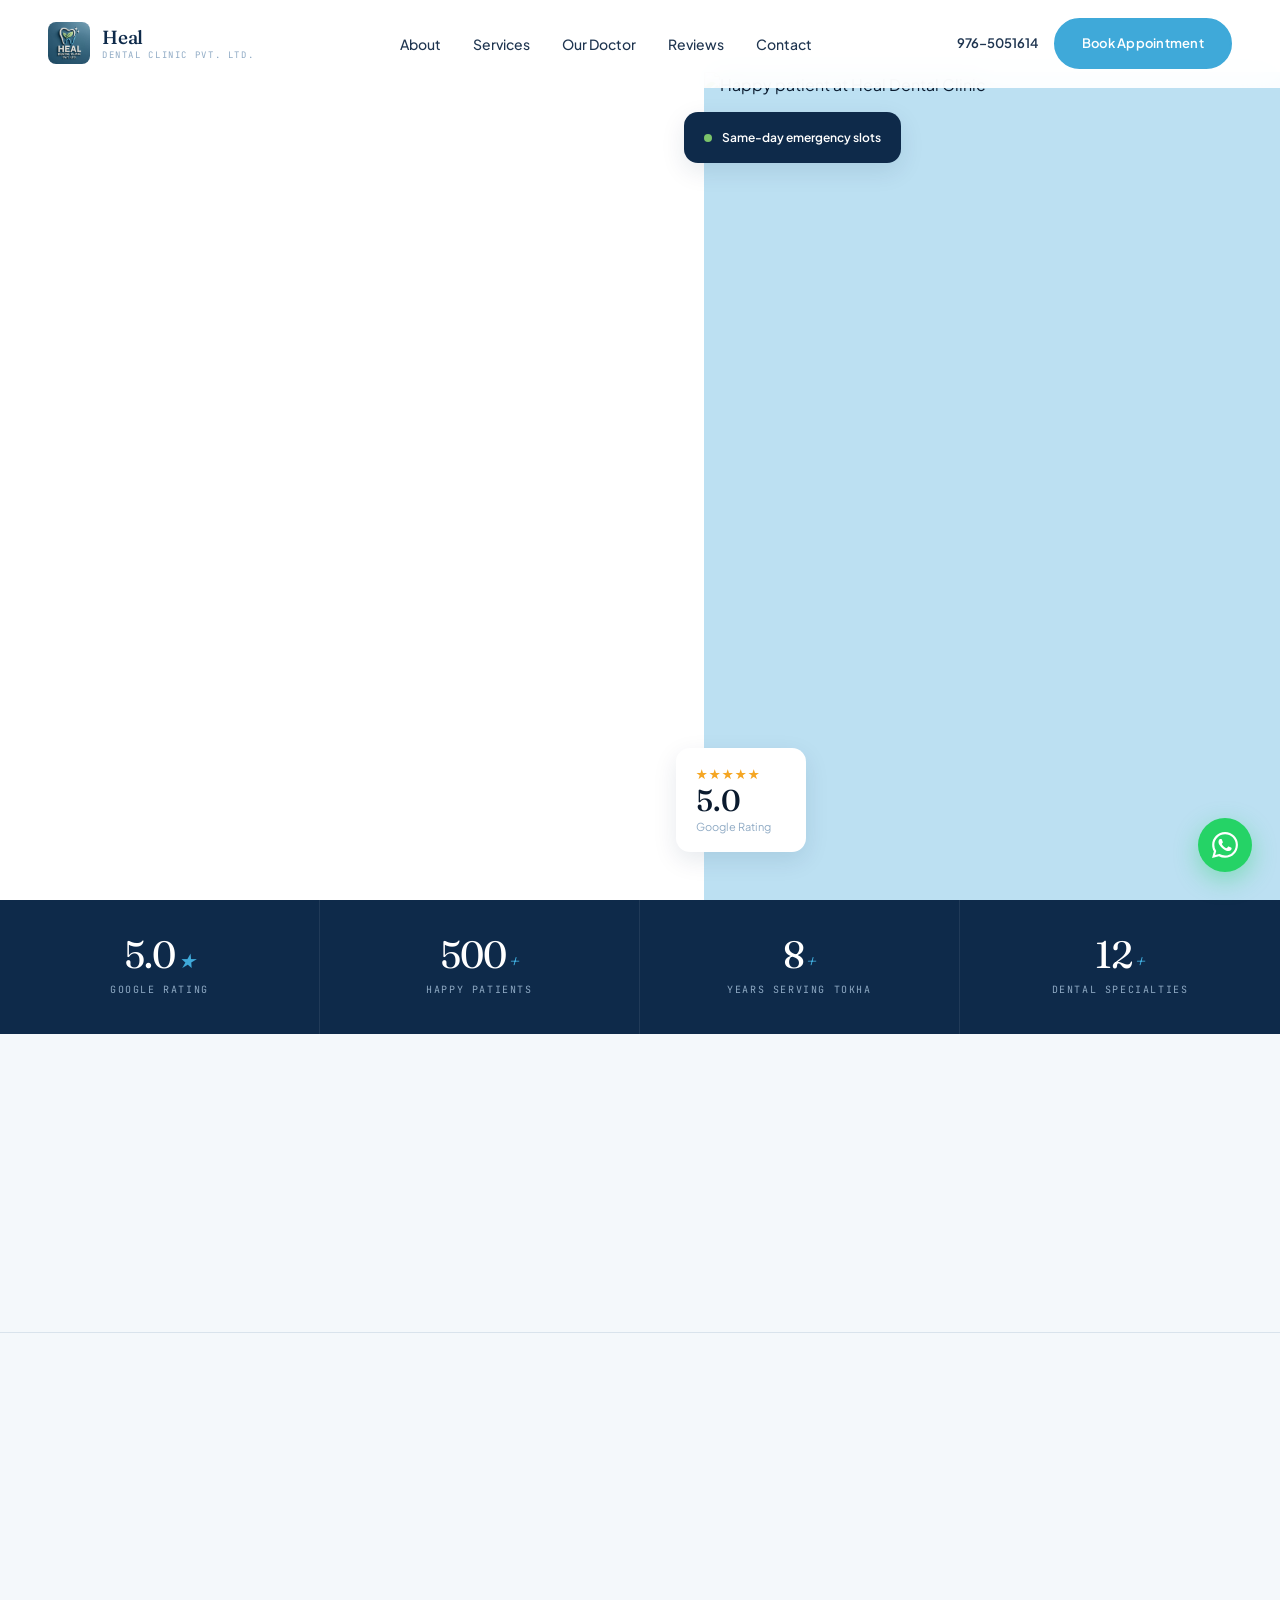
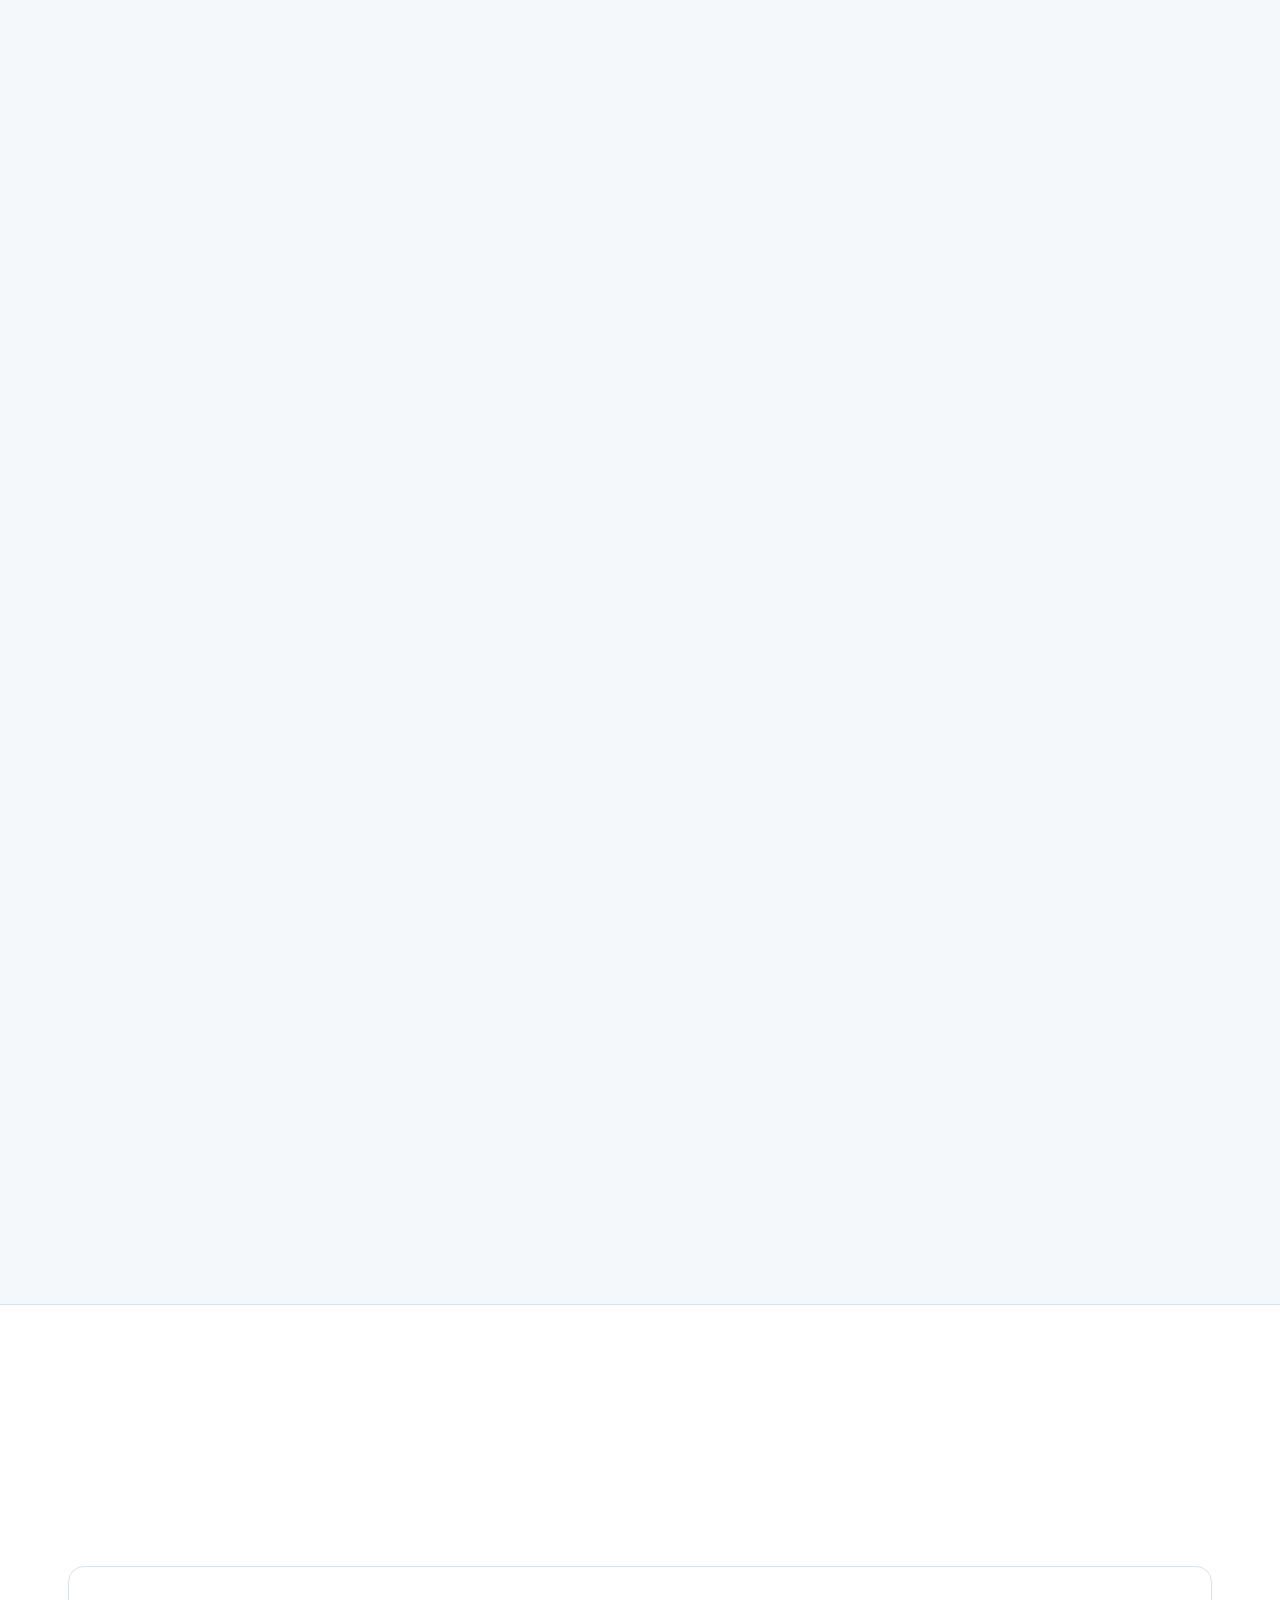
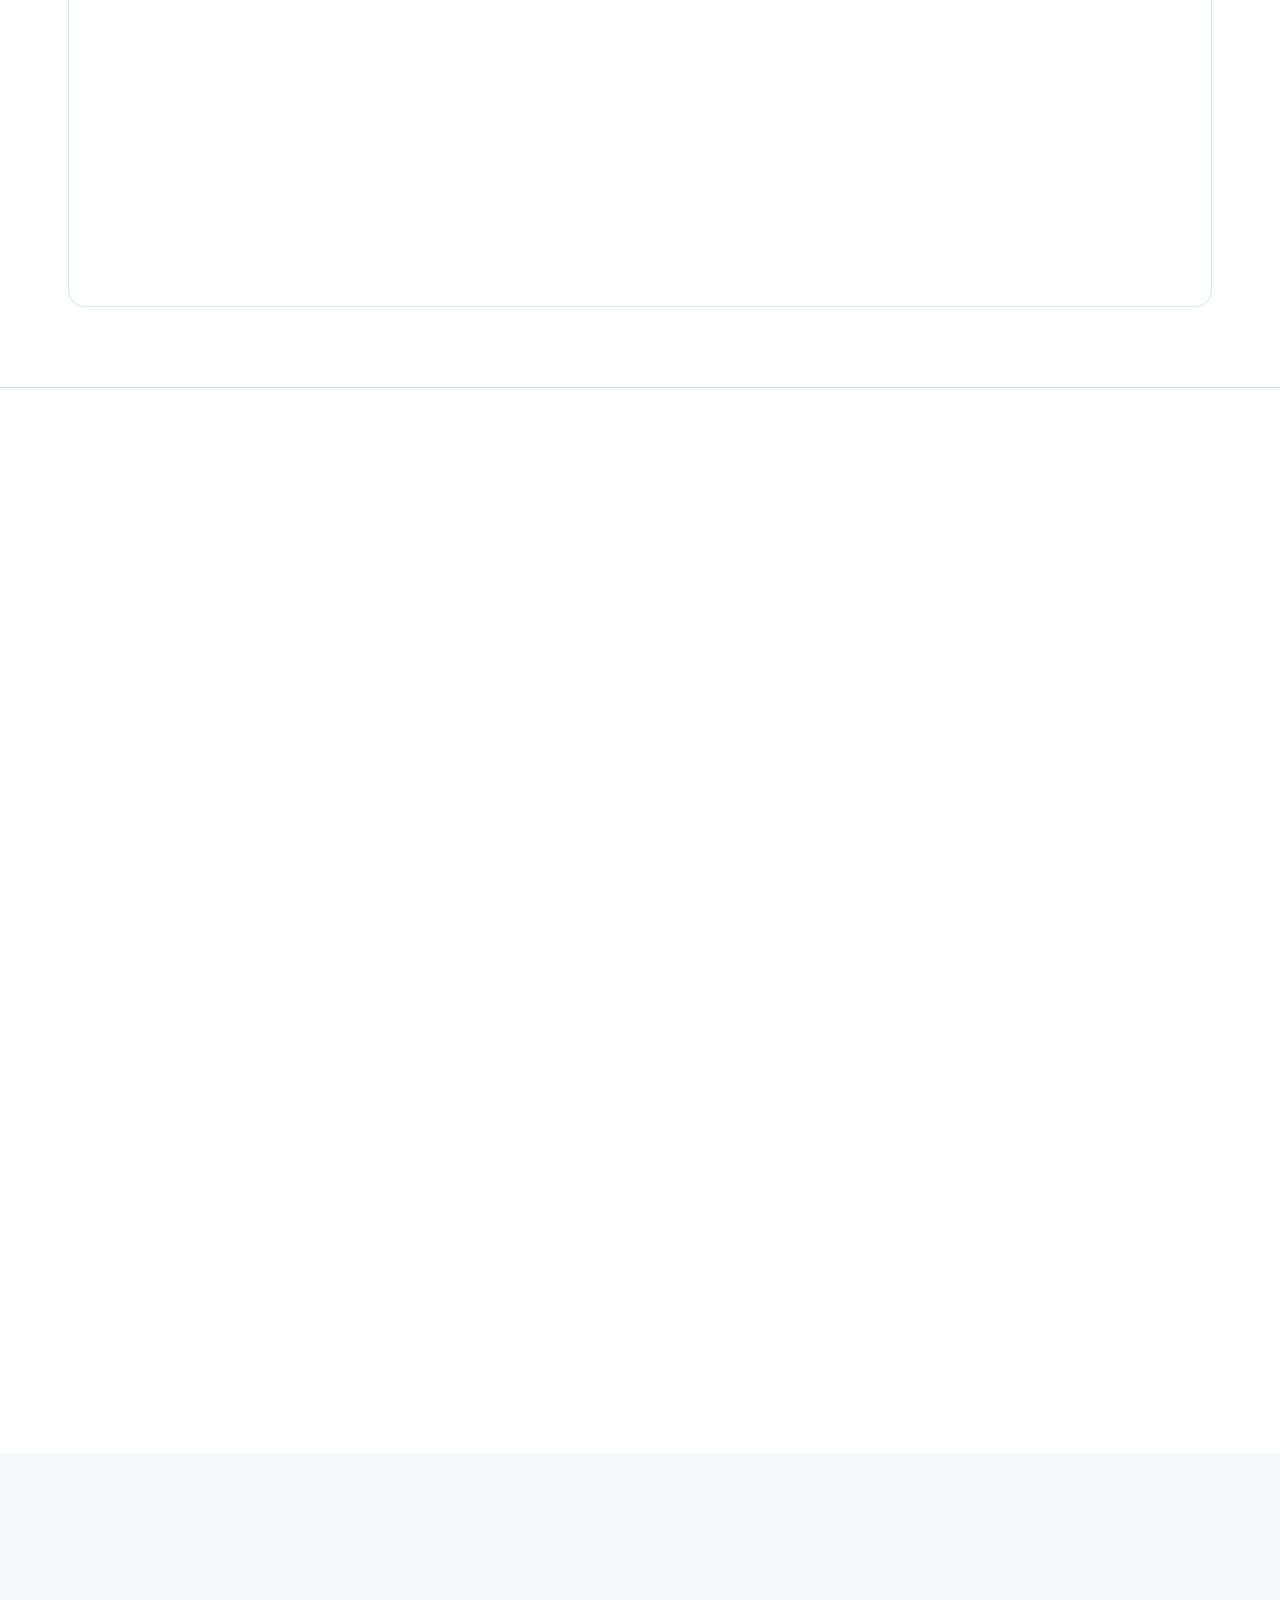
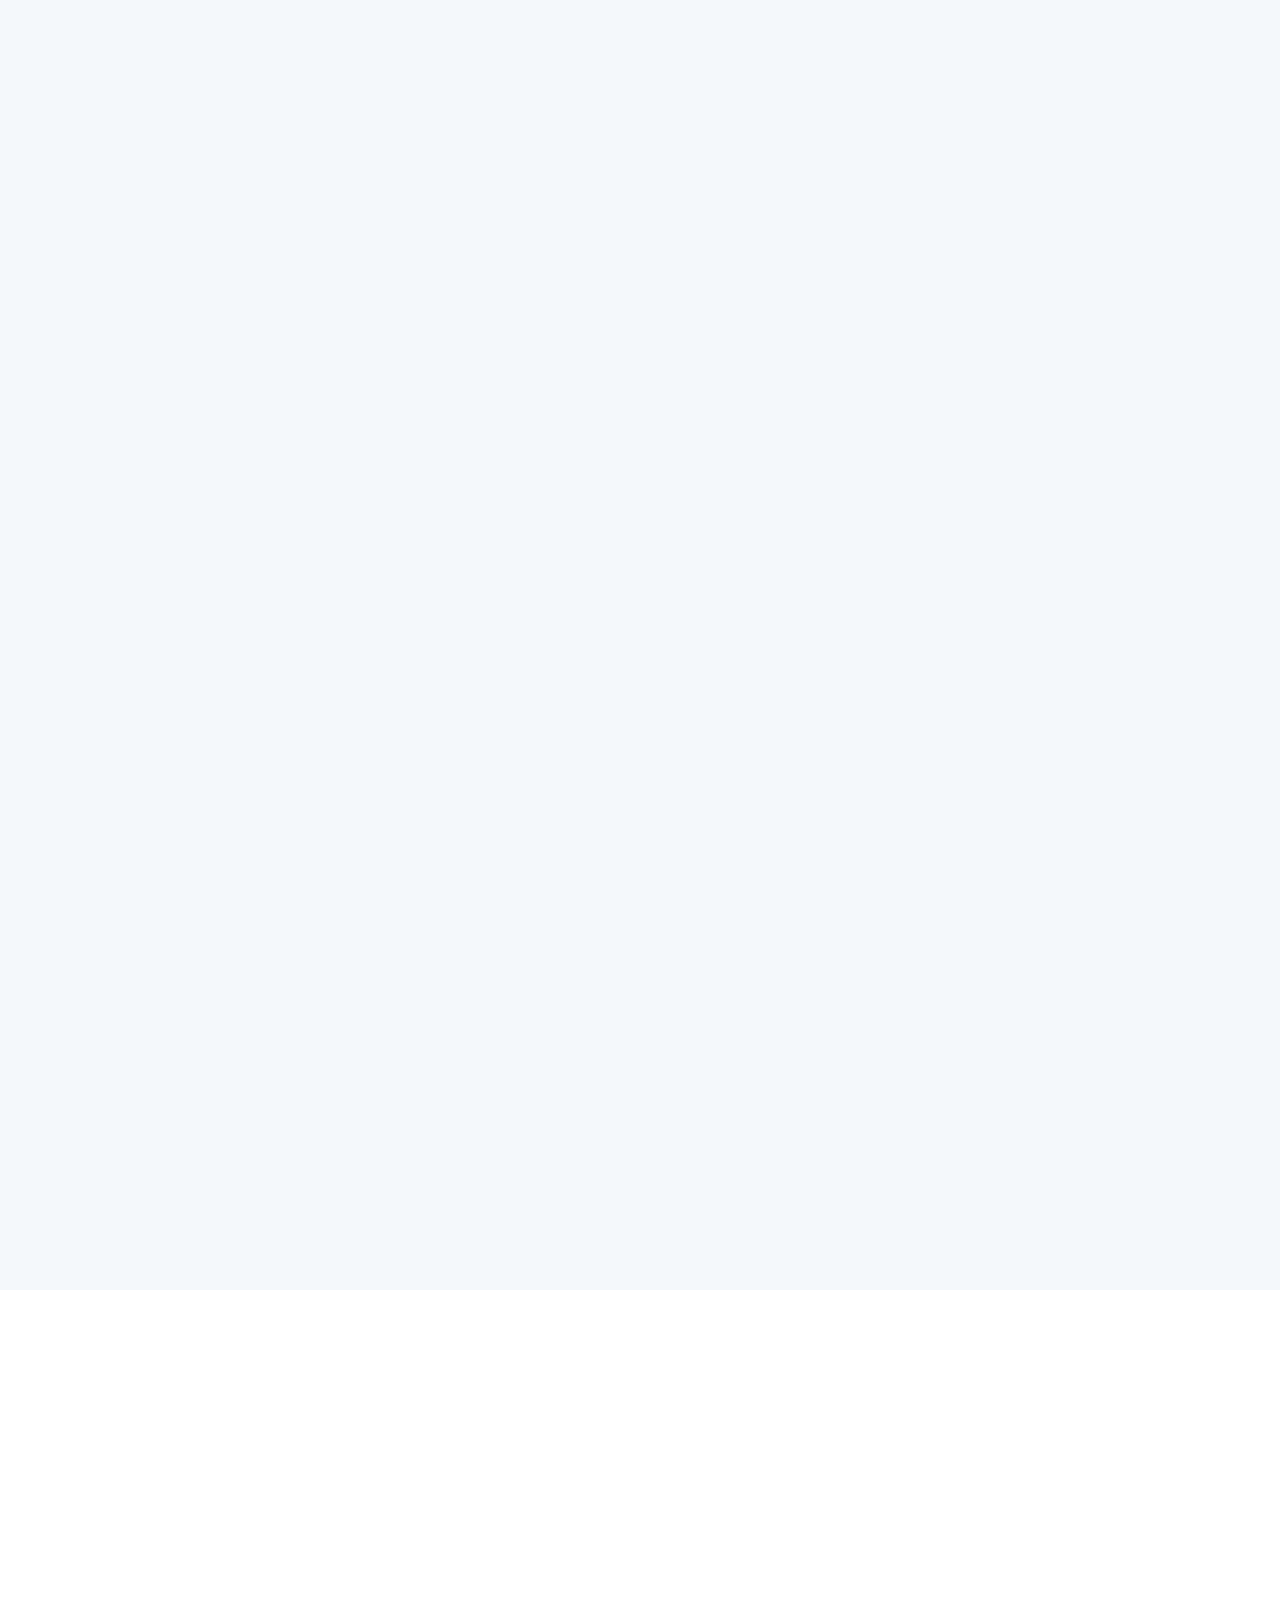
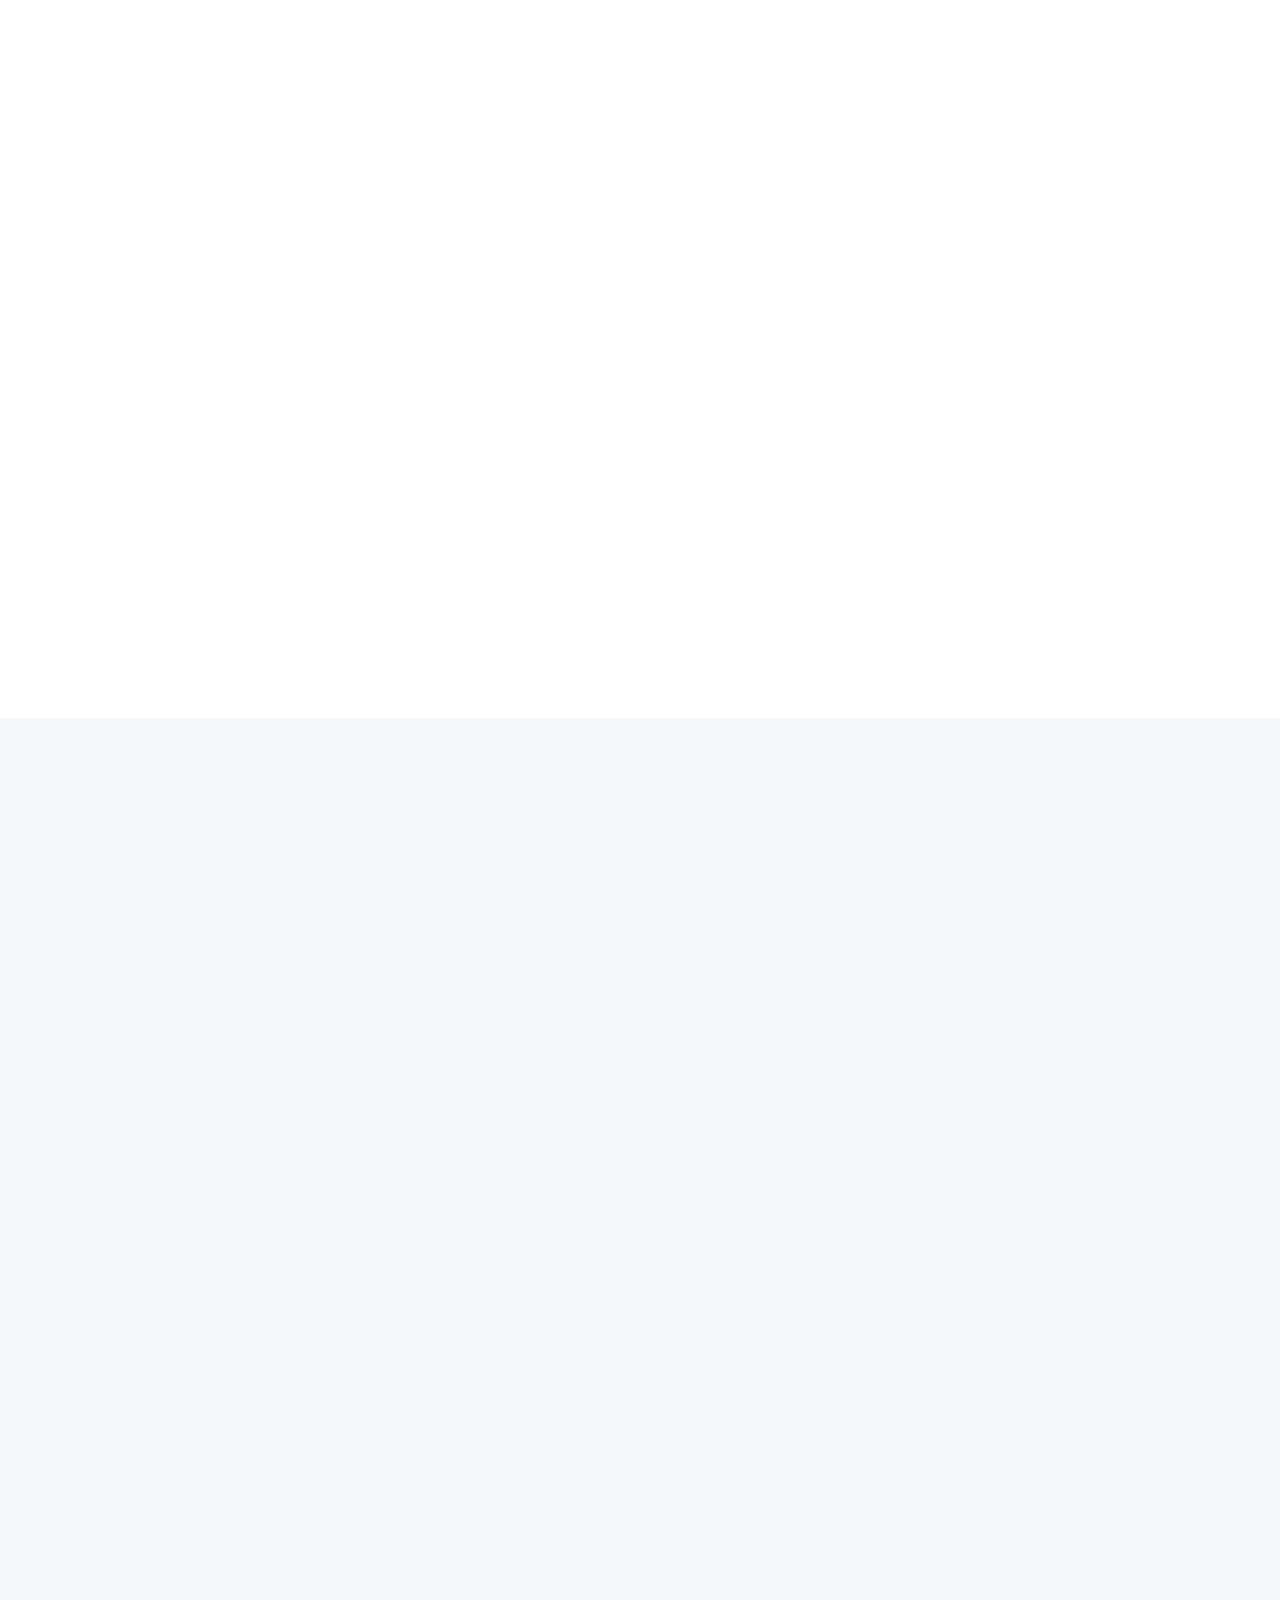
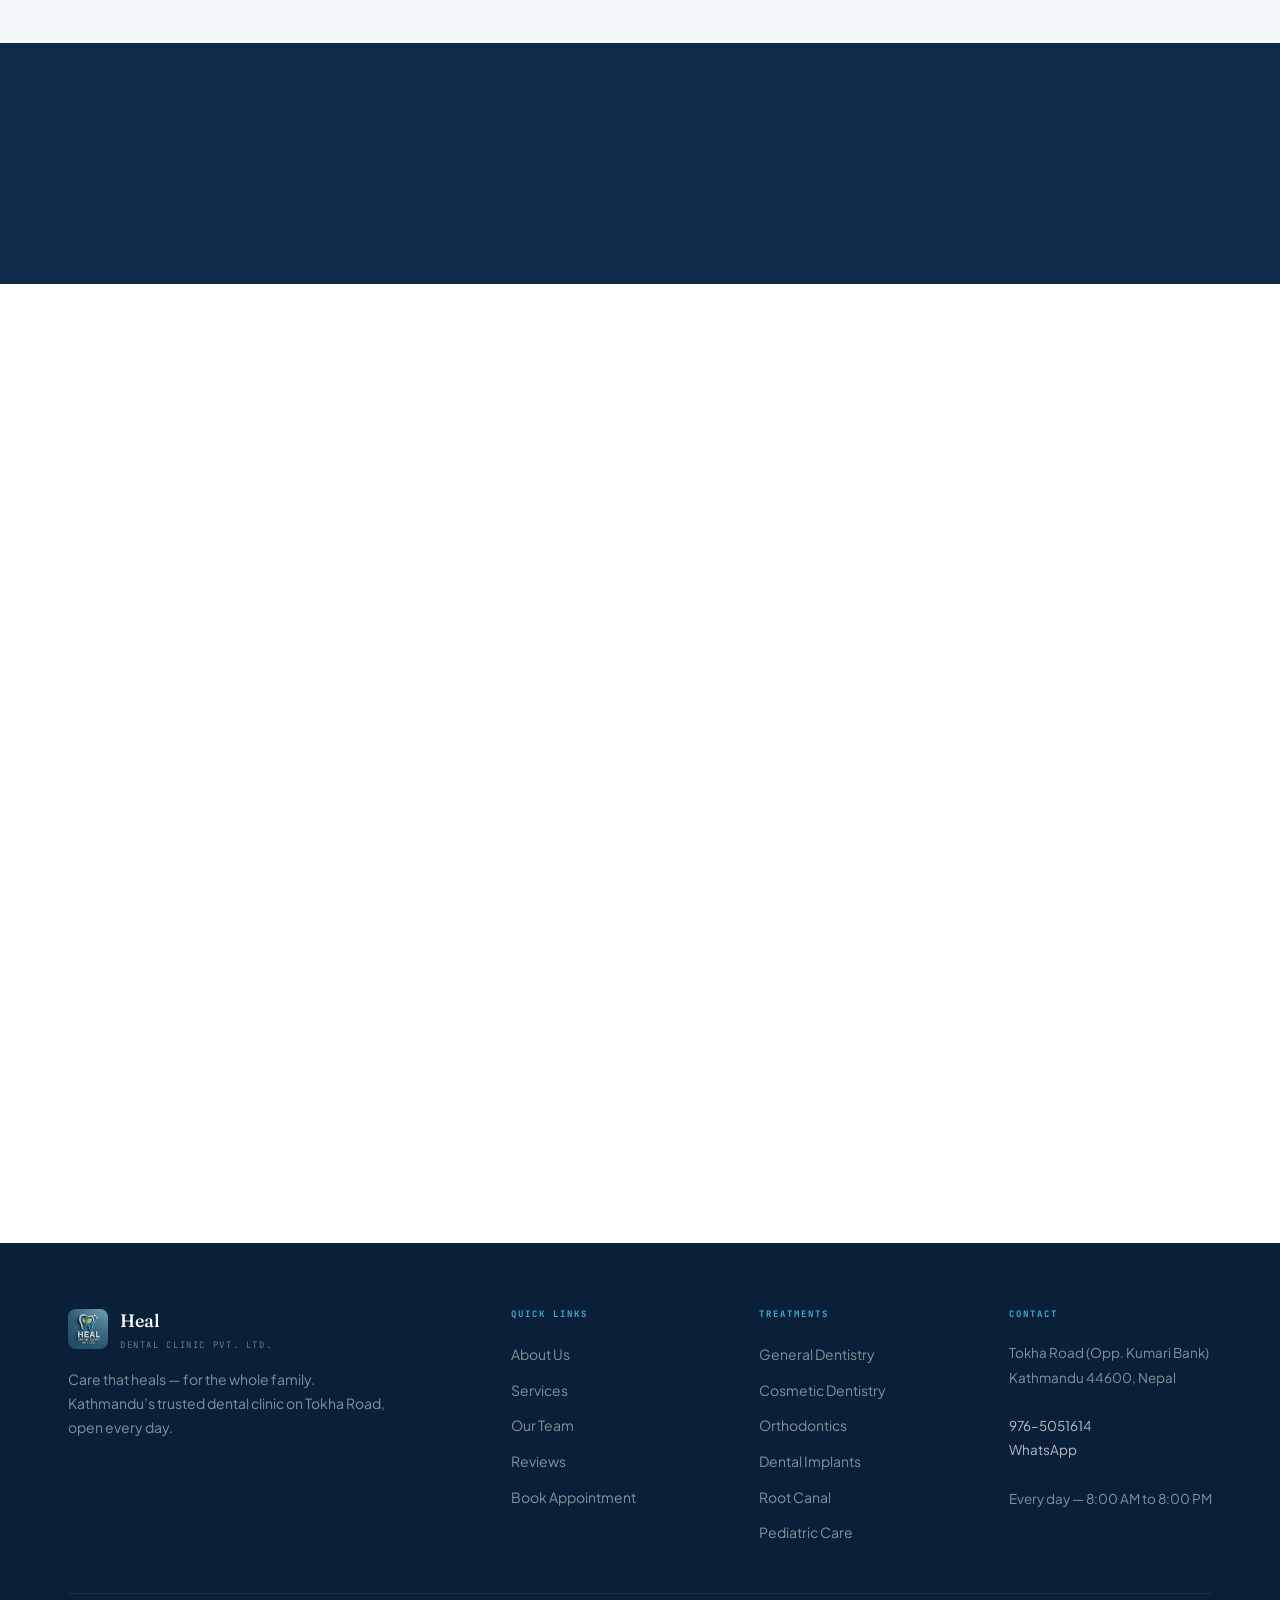
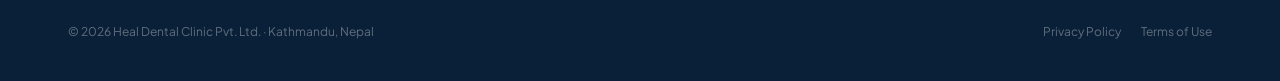
==== commit adee4e51: "Add Doctor's Message section for Dr. Pravin Thapa with photo integration - New css/doctor.css: stick" ====
--- a/index.html
+++ b/index.html
@@ -18,6 +18,7 @@
   <link rel="stylesheet" href="css/hero.css"/>
   <link rel="stylesheet" href="css/about.css"/>
   <link rel="stylesheet" href="css/services.css"/>
+  <link rel="stylesheet" href="css/doctor.css"/>
   <link rel="stylesheet" href="css/team.css"/>
   <link rel="stylesheet" href="css/testimonials.css"/>
   <link rel="stylesheet" href="css/contact.css"/>
@@ -33,7 +34,7 @@
   <a href="#home"     onclick="closeMob()">Home</a>
   <a href="#about"    onclick="closeMob()">About</a>
   <a href="#services" onclick="closeMob()">Services</a>
-  <a href="#team"     onclick="closeMob()">Team</a>
+  <a href="#doctor"   onclick="closeMob()">Our Doctor</a>
   <a href="#reviews"  onclick="closeMob()">Reviews</a>
   <a href="#booking"  onclick="closeMob()">Appointments</a>
   <a href="tel:9765051614" class="mob-cta" onclick="closeMob()">Call 976&#8211;5051614</a>
@@ -52,7 +53,7 @@
   <ul class="nav-links">
     <li><a href="#about">About</a></li>
     <li><a href="#services">Services</a></li>
-    <li><a href="#team">Team</a></li>
+    <li><a href="#doctor">Our Doctor</a></li>
     <li><a href="#reviews">Reviews</a></li>
     <li><a href="#contact">Contact</a></li>
   </ul>
@@ -486,6 +487,109 @@
   </div>
 </section>
 
+<!-- ═══════════════════ DOCTOR MESSAGE ═══════════════════ -->
+<section class="doc-msg" id="doctor">
+  <div class="doc-msg-inner s-inner">
+
+    <!-- Left: Photo + Stats -->
+    <div class="doc-photo-col" data-aos="fade-right">
+      <div class="doc-photo-wrap">
+        <img
+          src="doctor.jpg"
+          alt="Dr. Pravin Thapa — Orthodontist, Heal Dental Clinic"
+          class="doc-photo"
+          onerror="this.src='https://images.unsplash.com/photo-1612349317150-e413f6a5b16d?auto=format&fit=crop&w=600&q=85';this.onerror=null;"
+        />
+        <div class="doc-credentials-overlay">
+          <div class="doc-cred-name">Dr. Pravin Thapa</div>
+          <div class="doc-cred-role">BDS &middot; Orthodontist</div>
+        </div>
+      </div>
+      <div class="doc-stats">
+        <div class="doc-stat">
+          <div class="doc-stat-n">500+</div>
+          <div class="doc-stat-l">Patients Treated</div>
+        </div>
+        <div class="doc-stat">
+          <div class="doc-stat-n">5+</div>
+          <div class="doc-stat-l">Years Experience</div>
+        </div>
+        <div class="doc-stat">
+          <div class="doc-stat-n">BDS</div>
+          <div class="doc-stat-l">B.P.K.I.H.S. Dharan</div>
+        </div>
+      </div>
+    </div>
+
+    <!-- Right: Message -->
+    <div class="doc-message-col" data-aos="fade-left" data-aos-delay="100">
+      <span class="eyebrow">From the Doctor&rsquo;s Desk</span>
+      <h2 class="section-title">A personal message<br>from <em>Dr. Thapa.</em></h2>
+      <div class="rule"></div>
+
+      <p class="doc-greeting">Hello &amp; Welcome to <em>Heal Dental Clinic.</em></p>
+
+      <div class="doc-body">
+        <p>
+          It is my absolute pleasure to welcome you &mdash; whether you are visiting us for the first time or returning as a valued patient. I want you to know that you are always in safe, caring hands here at Heal Dental Clinic.
+        </p>
+        <p>
+          My name is <strong>Dr. Pravin Thapa</strong>, and dentistry is not just my profession &mdash; it is my passion. With a <strong>Bachelor of Dental Surgery from B.P. Koirala Institute of Health Sciences, Dharan</strong>, and over <strong>five years of hands-on experience</strong> specialising in Orthodontics, I have had the privilege of transforming smiles &mdash; and with them, the confidence and happiness &mdash; of more than <strong>500 patients</strong> right here in Kathmandu.
+        </p>
+
+        <blockquote class="doc-quote">
+          &ldquo;Every patient who walks through our doors has a unique smile &mdash; and my goal is to make sure they walk out even more proud of it.&rdquo;
+        </blockquote>
+
+        <p>
+          I understand that visiting the dentist can feel a little daunting for many people. That is why, from the very first moment you step into our clinic, my team and I are committed to making your experience as <strong>comfortable, stress-free and positive</strong> as possible. We listen carefully to your concerns, explain every step of your treatment clearly, and always put <strong>your wellbeing first</strong>.
+        </p>
+        <p>
+          At Heal Dental Clinic, we believe that a healthy smile is one of the greatest gifts you can give yourself. Dental health is deeply connected to your overall wellbeing, and our mission is to guide you on that journey &mdash; with honesty, compassion, and the very best care we can provide.
+        </p>
+        <p>
+          Whether you are here for a routine check-up, braces, or any other concern &mdash; I personally look forward to getting to know you, understanding your goals, and working together toward a smile you truly love. <strong>You deserve nothing less.</strong>
+        </p>
+      </div>
+
+      <div class="doc-values">
+        <div class="doc-value">
+          <div class="doc-value-icon">
+            <svg viewBox="0 0 24 24" fill="none" stroke="currentColor" stroke-width="2" stroke-linecap="round" stroke-linejoin="round" width="14" height="14"><path d="M20.84 4.61a5.5 5.5 0 00-7.78 0L12 5.67l-1.06-1.06a5.5 5.5 0 00-7.78 7.78l1.06 1.06L12 21.23l7.78-7.78 1.06-1.06a5.5 5.5 0 000-7.78z"/></svg>
+          </div>
+          <div class="doc-value-label">Compassionate Care</div>
+          <div class="doc-value-desc">Every patient is treated like family. We listen before we treat.</div>
+        </div>
+        <div class="doc-value">
+          <div class="doc-value-icon">
+            <svg viewBox="0 0 24 24" fill="none" stroke="currentColor" stroke-width="2" stroke-linecap="round" stroke-linejoin="round" width="14" height="14"><circle cx="12" cy="12" r="10"/><polyline points="12 6 12 12 16 14"/></svg>
+          </div>
+          <div class="doc-value-label">Open Every Day</div>
+          <div class="doc-value-desc">8 AM to 8 PM, including weekends &amp; public holidays.</div>
+        </div>
+        <div class="doc-value">
+          <div class="doc-value-icon">
+            <svg viewBox="0 0 24 24" fill="none" stroke="currentColor" stroke-width="2" stroke-linecap="round" stroke-linejoin="round" width="14" height="14"><path d="M12 22s8-4 8-10V5l-8-3-8 3v7c0 6 8 10 8 10z"/></svg>
+          </div>
+          <div class="doc-value-label">Trust &amp; Transparency</div>
+          <div class="doc-value-desc">Written cost estimates before every procedure. No surprises.</div>
+        </div>
+      </div>
+
+      <div class="doc-sig">
+        <div class="doc-sig-line"></div>
+        <div>
+          <div class="doc-sig-name">Dr. Pravin Thapa</div>
+          <div class="doc-sig-role">BDS &middot; Orthodontist &middot; Heal Dental Clinic, Kathmandu</div>
+        </div>
+      </div>
+
+      <a href="#booking" class="btn-primary">Book with Dr. Thapa &rarr;</a>
+    </div>
+
+  </div>
+</section>
+
 <!-- ═══════════════════ TEAM ═══════════════════ -->
 <section class="team" id="team">
   <div class="s-inner">
@@ -512,13 +616,14 @@
       </div>
       <div class="team-card" data-aos="fade-up" data-aos-delay="100">
         <div class="team-photo-wrap">
-          <img src="https://images.unsplash.com/photo-1612349317150-e413f6a5b16d?auto=format&fit=crop&w=500&q=80" alt="Dr. Rohan Thapa" class="team-photo"/>
+          <img src="doctor.jpg" alt="Dr. Pravin Thapa" class="team-photo"
+            onerror="this.src='https://images.unsplash.com/photo-1612349317150-e413f6a5b16d?auto=format&fit=crop&w=500&q=80';this.onerror=null;"/>
           <span class="team-badge">Orthodontist</span>
         </div>
         <div class="team-body">
-          <div class="team-name">Dr. Rohan Thapa</div>
-          <div class="team-role">BDS, MDS &mdash; Orthodontics</div>
-          <p class="team-bio">Dr. Thapa is Kathmandu&rsquo;s leading clear-aligner specialist, treating teens and adults with both Invisalign-style aligners and precision metal braces. Known for meticulous treatment planning and attention to bite function &mdash; not just aesthetics. He has successfully corrected over 400 orthodontic cases since joining Heal in 2018.</p>
+          <div class="team-name">Dr. Pravin Thapa</div>
+          <div class="team-role">BDS &mdash; Orthodontics</div>
+          <p class="team-bio">With 5+ years of specialist experience and over 500 patients treated, Dr. Pravin Thapa is the clinic&rsquo;s trusted orthodontist. A graduate of B.P. Koirala Institute of Health Sciences, Dharan, he specialises in clear aligners and precision metal braces for teens and adults, with a calm and thorough approach patients consistently praise.</p>
         </div>
       </div>
       <div class="team-card" data-aos="fade-up" data-aos-delay="200">
--- a/css/doctor.css
+++ b/css/doctor.css
@@ -0,0 +1,225 @@
+/* ── DOCTOR MESSAGE ───────────────────────────────── */
+.doc-msg {
+  background: var(--paper);
+  padding: 88px 0;
+}
+
+.doc-msg-inner {
+  display: grid;
+  grid-template-columns: 360px 1fr;
+  gap: 72px;
+  align-items: start;
+}
+
+/* ── Photo column ───────────────────────────────── */
+.doc-photo-col {
+  display: flex;
+  flex-direction: column;
+  gap: 20px;
+  position: sticky;
+  top: 100px;
+}
+
+.doc-photo-wrap {
+  border-radius: 20px;
+  overflow: hidden;
+  box-shadow: var(--shadow-md);
+  position: relative;
+}
+.doc-photo {
+  width: 100%;
+  height: 460px;
+  object-fit: cover;
+  object-position: center top;
+  display: block;
+}
+.doc-credentials-overlay {
+  position: absolute;
+  bottom: 0; left: 0; right: 0;
+  padding: 28px 24px 22px;
+  background: linear-gradient(to top, rgba(10,26,46,.92) 0%, transparent 100%);
+}
+.doc-cred-name {
+  font-family: var(--font-d);
+  font-size: 21px;
+  font-weight: 400;
+  color: var(--white);
+  letter-spacing: -0.01em;
+  margin-bottom: 4px;
+}
+.doc-cred-role {
+  font-family: var(--font-mono);
+  font-size: 10px;
+  letter-spacing: 0.16em;
+  text-transform: uppercase;
+  color: var(--sky);
+}
+
+/* Stats row below photo */
+.doc-stats {
+  display: grid;
+  grid-template-columns: repeat(3, 1fr);
+  gap: 10px;
+}
+.doc-stat {
+  background: var(--white);
+  border: 1px solid var(--line);
+  border-radius: 12px;
+  padding: 16px 10px;
+  text-align: center;
+  transition: border-color var(--ease-f), box-shadow var(--ease-f);
+}
+.doc-stat:hover {
+  border-color: var(--sky);
+  box-shadow: var(--shadow-sm);
+}
+.doc-stat-n {
+  font-family: var(--font-d);
+  font-size: 22px;
+  font-weight: 400;
+  color: var(--sky);
+  line-height: 1;
+  margin-bottom: 5px;
+}
+.doc-stat-l {
+  font-family: var(--font-mono);
+  font-size: 9px;
+  letter-spacing: 0.12em;
+  text-transform: uppercase;
+  color: var(--slate);
+  line-height: 1.4;
+}
+
+/* ── Message column ──────────────────────────────── */
+.doc-message-col {
+  display: flex;
+  flex-direction: column;
+}
+
+.doc-greeting {
+  font-family: var(--font-d);
+  font-size: 24px;
+  font-weight: 400;
+  color: var(--ink);
+  line-height: 1.35;
+  margin-top: 8px;
+  margin-bottom: 22px;
+}
+.doc-greeting em {
+  font-style: italic;
+  color: var(--sky);
+}
+
+.doc-body {
+  display: flex;
+  flex-direction: column;
+  gap: 16px;
+  margin-bottom: 0;
+}
+.doc-body p {
+  font-size: 14.5px;
+  line-height: 1.9;
+  color: var(--ink-700);
+}
+.doc-body p strong { color: var(--ink); font-weight: 600; }
+
+/* Pull quote */
+.doc-quote {
+  border-left: 3px solid var(--sky);
+  background: var(--surface);
+  border-radius: 0 12px 12px 0;
+  padding: 20px 26px;
+  margin: 6px 0;
+  font-family: var(--font-d);
+  font-size: 18px;
+  font-style: italic;
+  color: var(--ink);
+  line-height: 1.55;
+}
+
+/* Values chips */
+.doc-values {
+  display: grid;
+  grid-template-columns: repeat(3, 1fr);
+  gap: 14px;
+  margin-top: 28px;
+  margin-bottom: 28px;
+}
+.doc-value {
+  background: var(--white);
+  border: 1px solid var(--line);
+  border-radius: 14px;
+  padding: 18px 16px;
+  display: flex;
+  flex-direction: column;
+  gap: 6px;
+}
+.doc-value-label {
+  font-family: var(--font-ui);
+  font-size: 12px;
+  font-weight: 700;
+  color: var(--ink);
+}
+.doc-value-desc {
+  font-size: 12px;
+  line-height: 1.6;
+  color: var(--slate);
+}
+.doc-value-icon {
+  width: 28px;
+  height: 28px;
+  border-radius: 8px;
+  background: var(--sky-100);
+  display: flex;
+  align-items: center;
+  justify-content: center;
+  color: var(--sky);
+  margin-bottom: 2px;
+}
+
+/* Signature */
+.doc-sig {
+  display: flex;
+  align-items: center;
+  gap: 20px;
+  padding-top: 28px;
+  border-top: 1px solid var(--line);
+  margin-top: 28px;
+  margin-bottom: 28px;
+}
+.doc-sig-line {
+  flex: 1;
+  height: 1px;
+  background: linear-gradient(to right, var(--sky-100), transparent);
+}
+.doc-sig-name {
+  font-family: var(--font-d);
+  font-size: 19px;
+  font-style: italic;
+  color: var(--ink);
+  margin-bottom: 3px;
+}
+.doc-sig-role {
+  font-family: var(--font-mono);
+  font-size: 9px;
+  letter-spacing: 0.13em;
+  text-transform: uppercase;
+  color: var(--slate);
+}
+
+/* ── RESPONSIVE ─────────────────────────────────── */
+@media (max-width: 1024px) {
+  .doc-msg-inner { grid-template-columns: 300px 1fr; gap: 48px; }
+}
+@media (max-width: 820px) {
+  .doc-msg { padding: 72px 0; }
+  .doc-msg-inner { grid-template-columns: 1fr; gap: 36px; }
+  .doc-photo-col { position: static; }
+  .doc-photo { height: 400px; }
+  .doc-values { grid-template-columns: 1fr 1fr; }
+}
+@media (max-width: 480px) {
+  .doc-photo { height: 320px; }
+  .doc-values { grid-template-columns: 1fr; }
+  .doc-stats { grid-template-columns: repeat(3, 1fr); }
+}
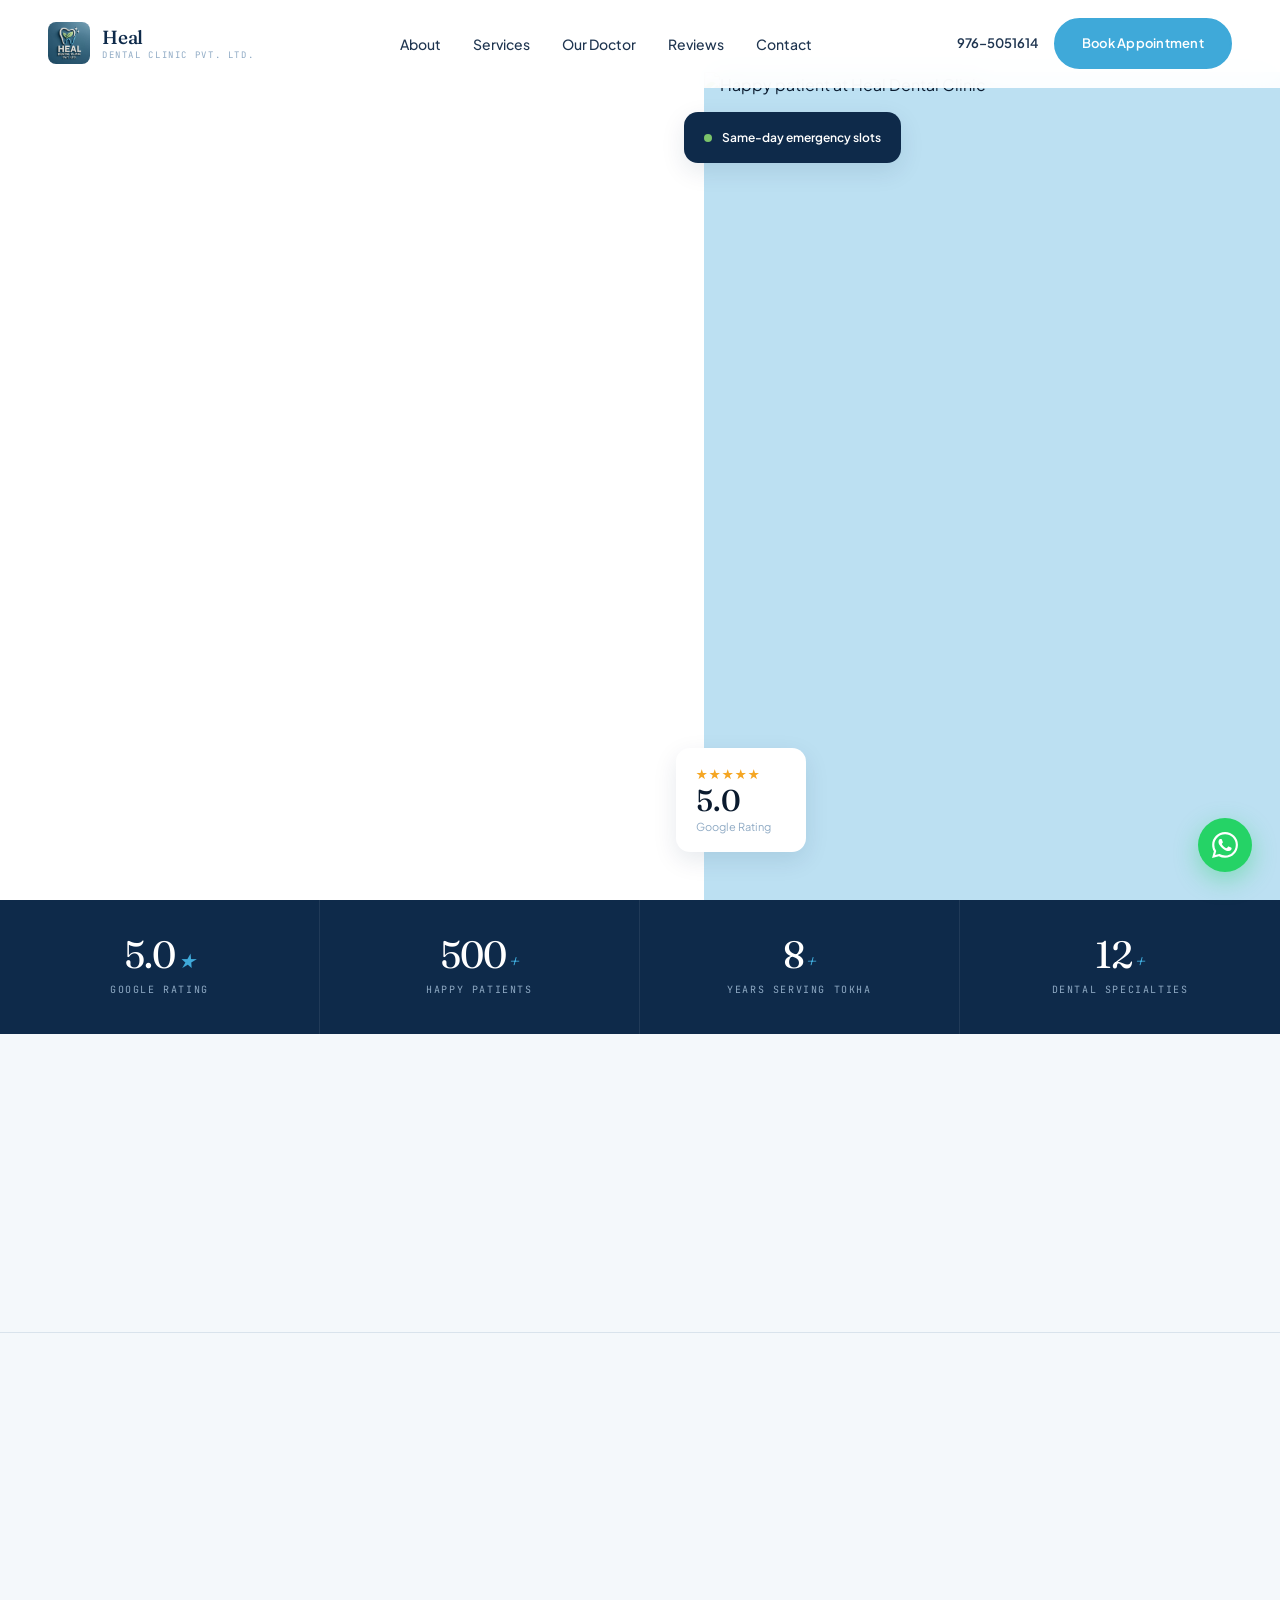
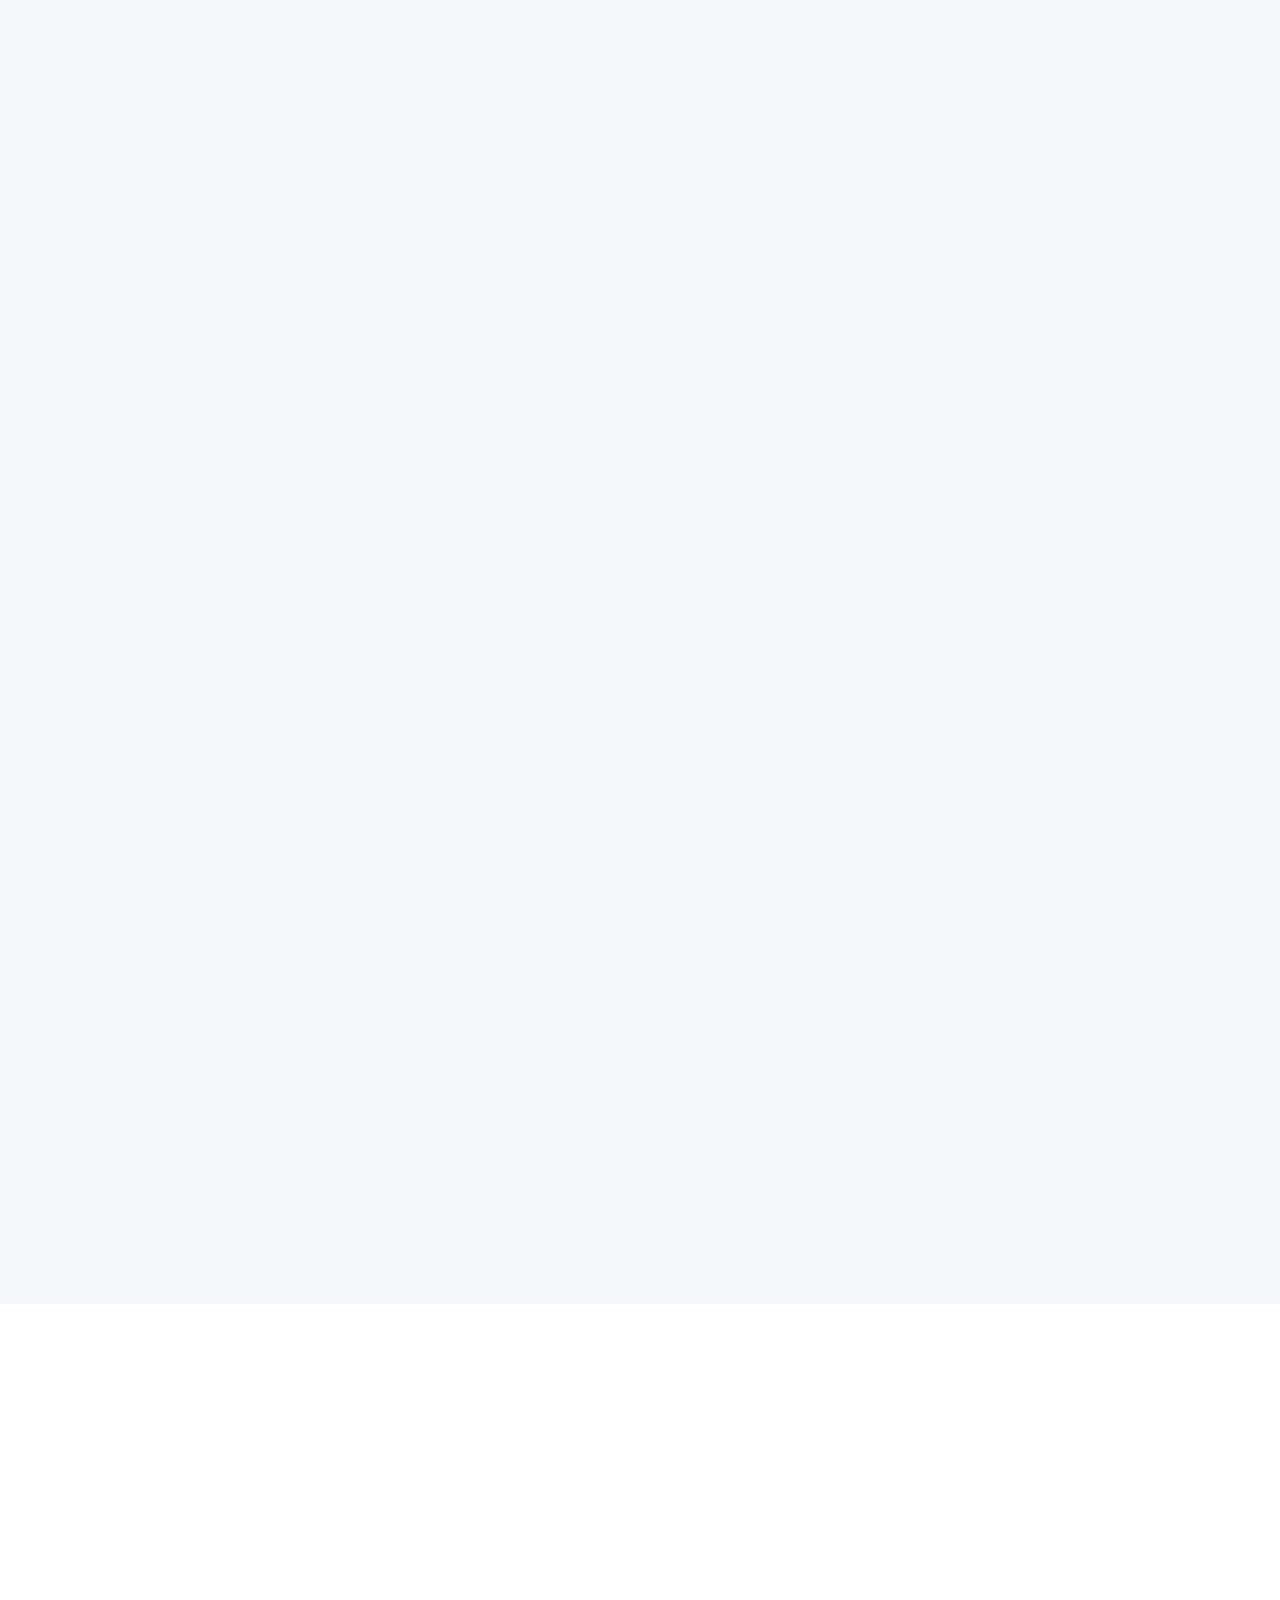
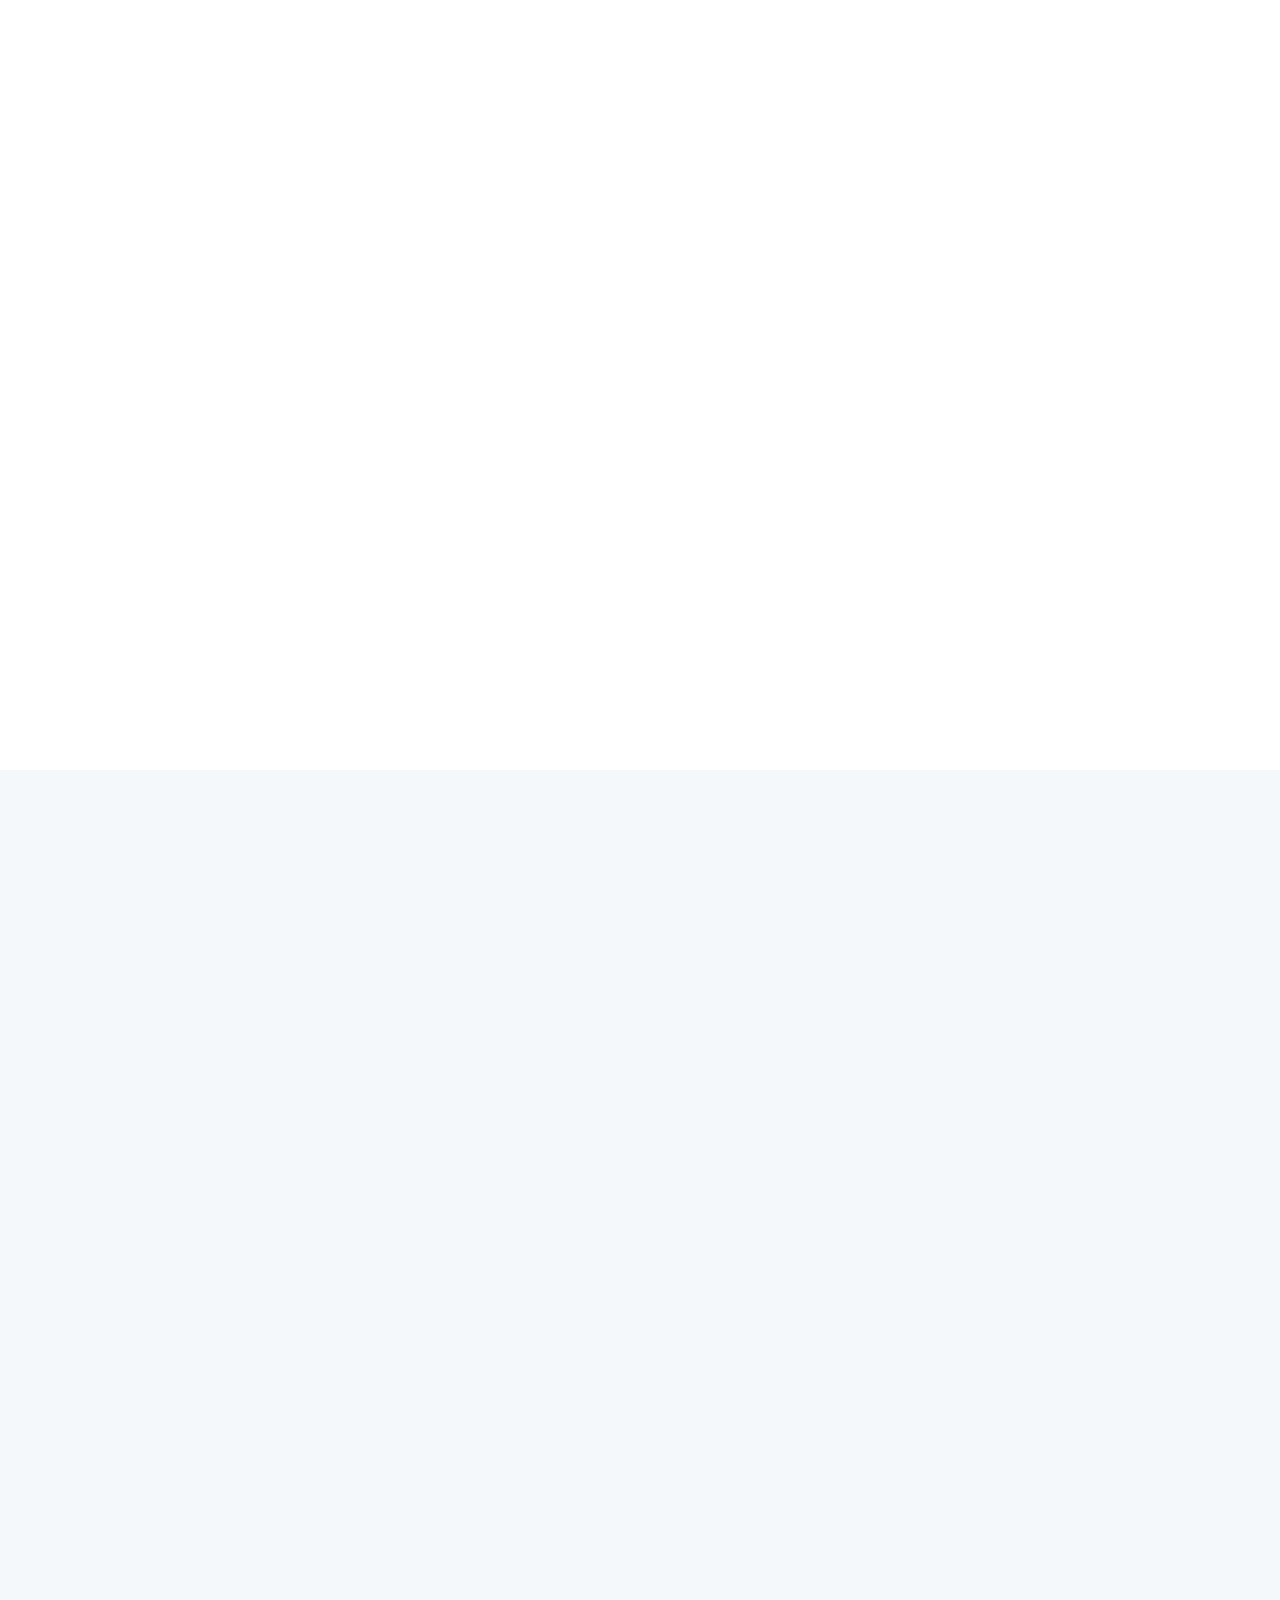
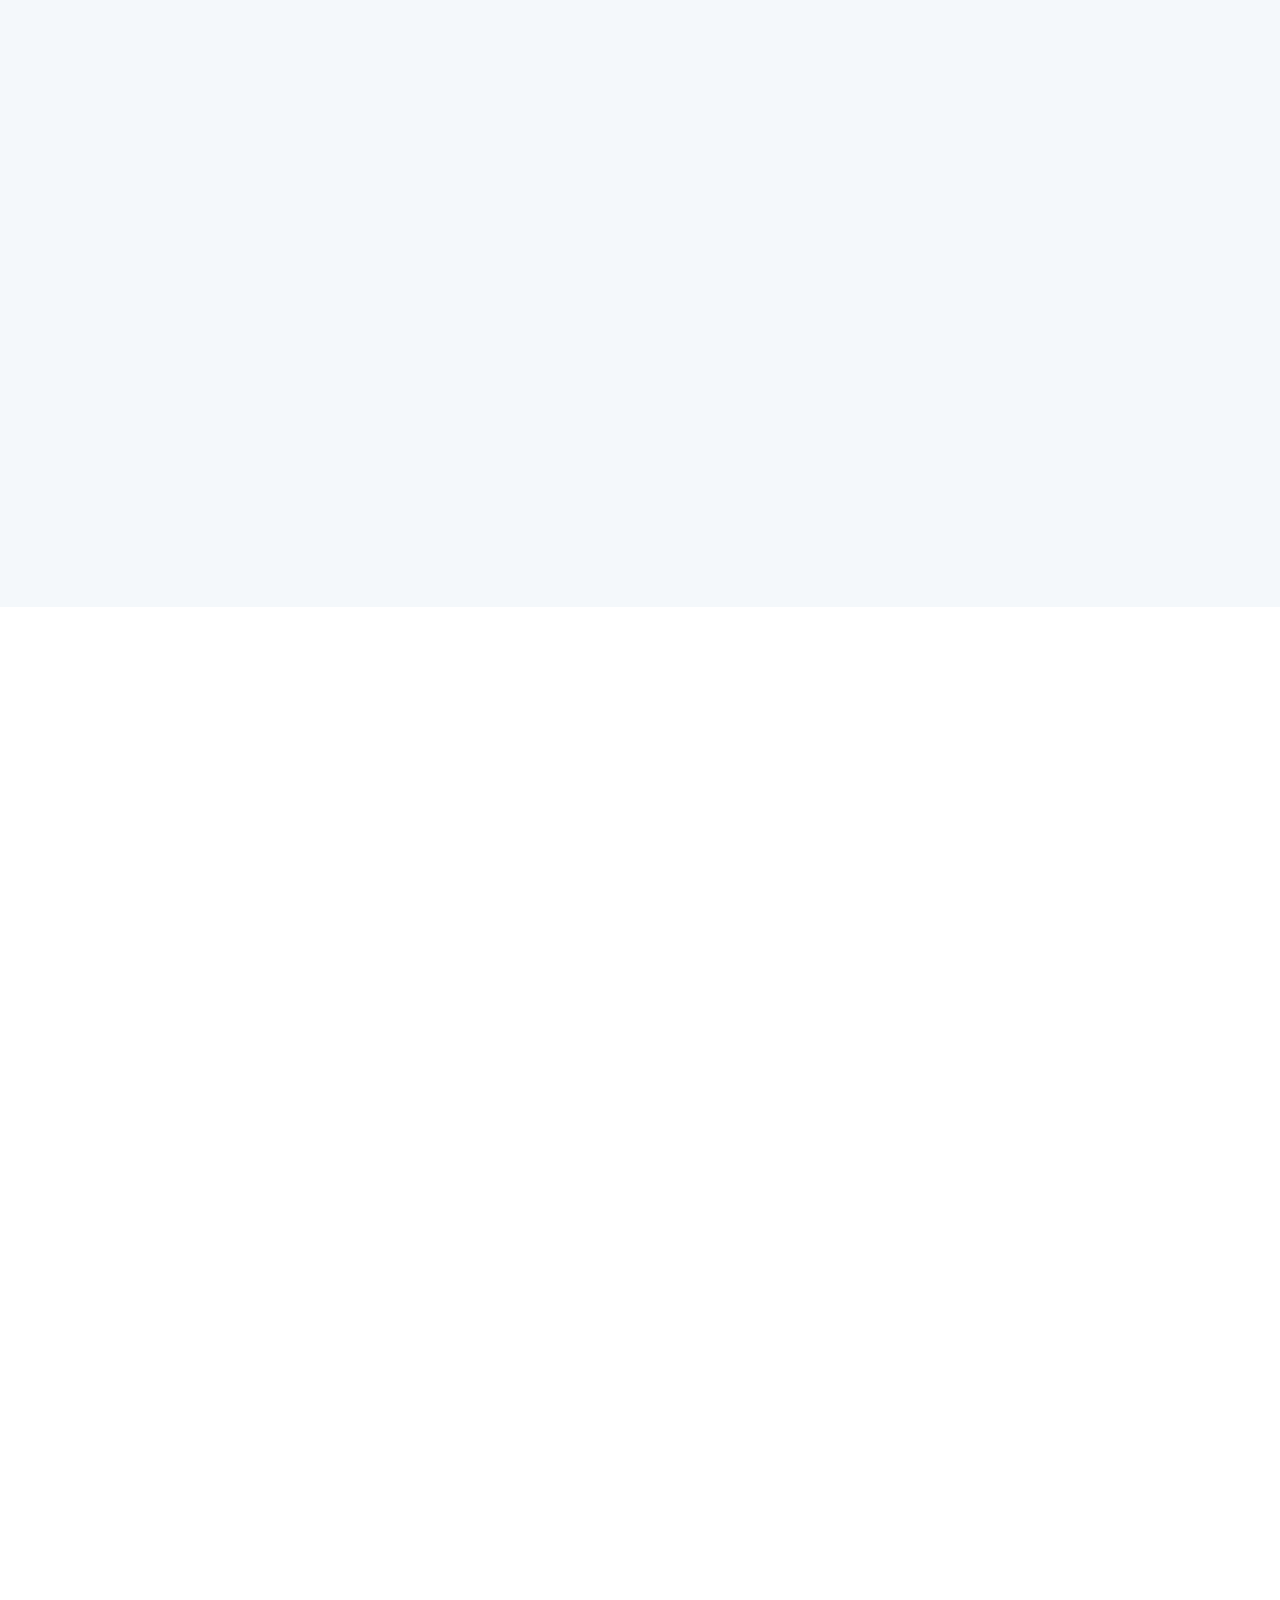
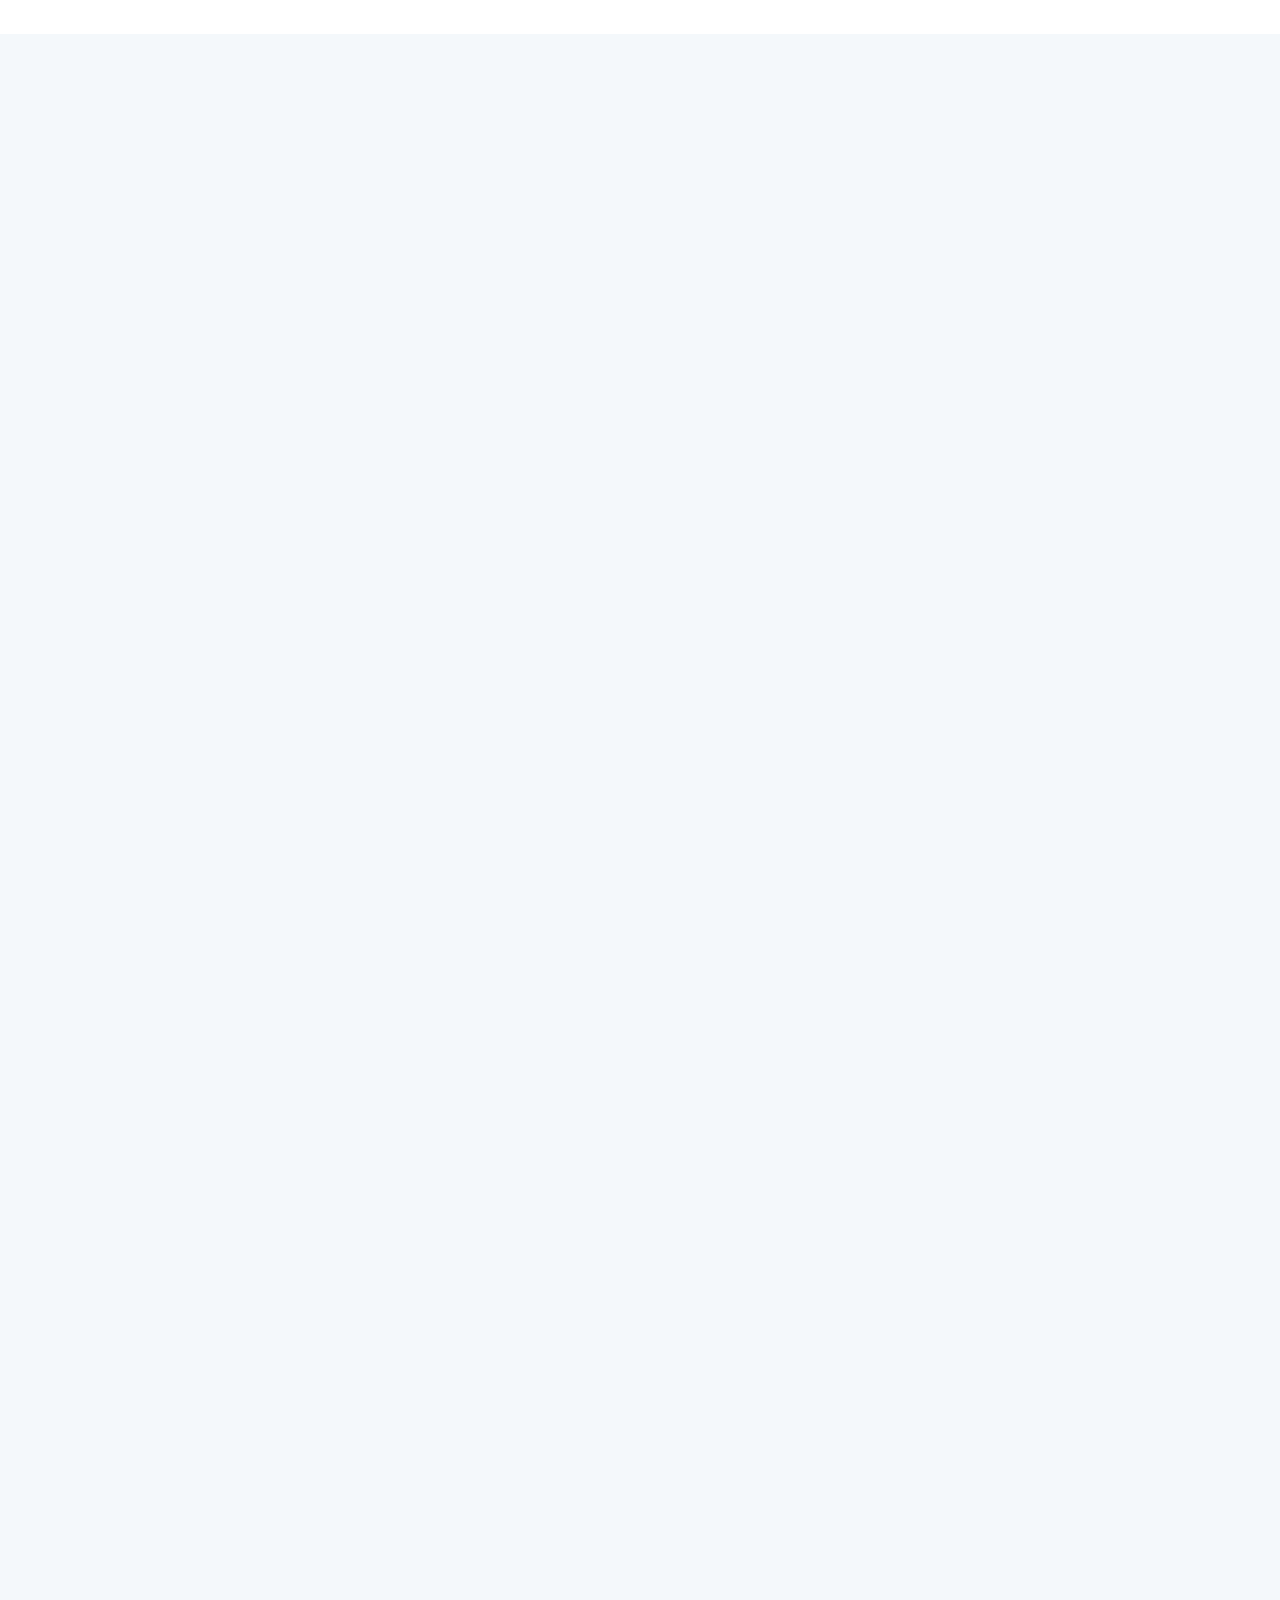
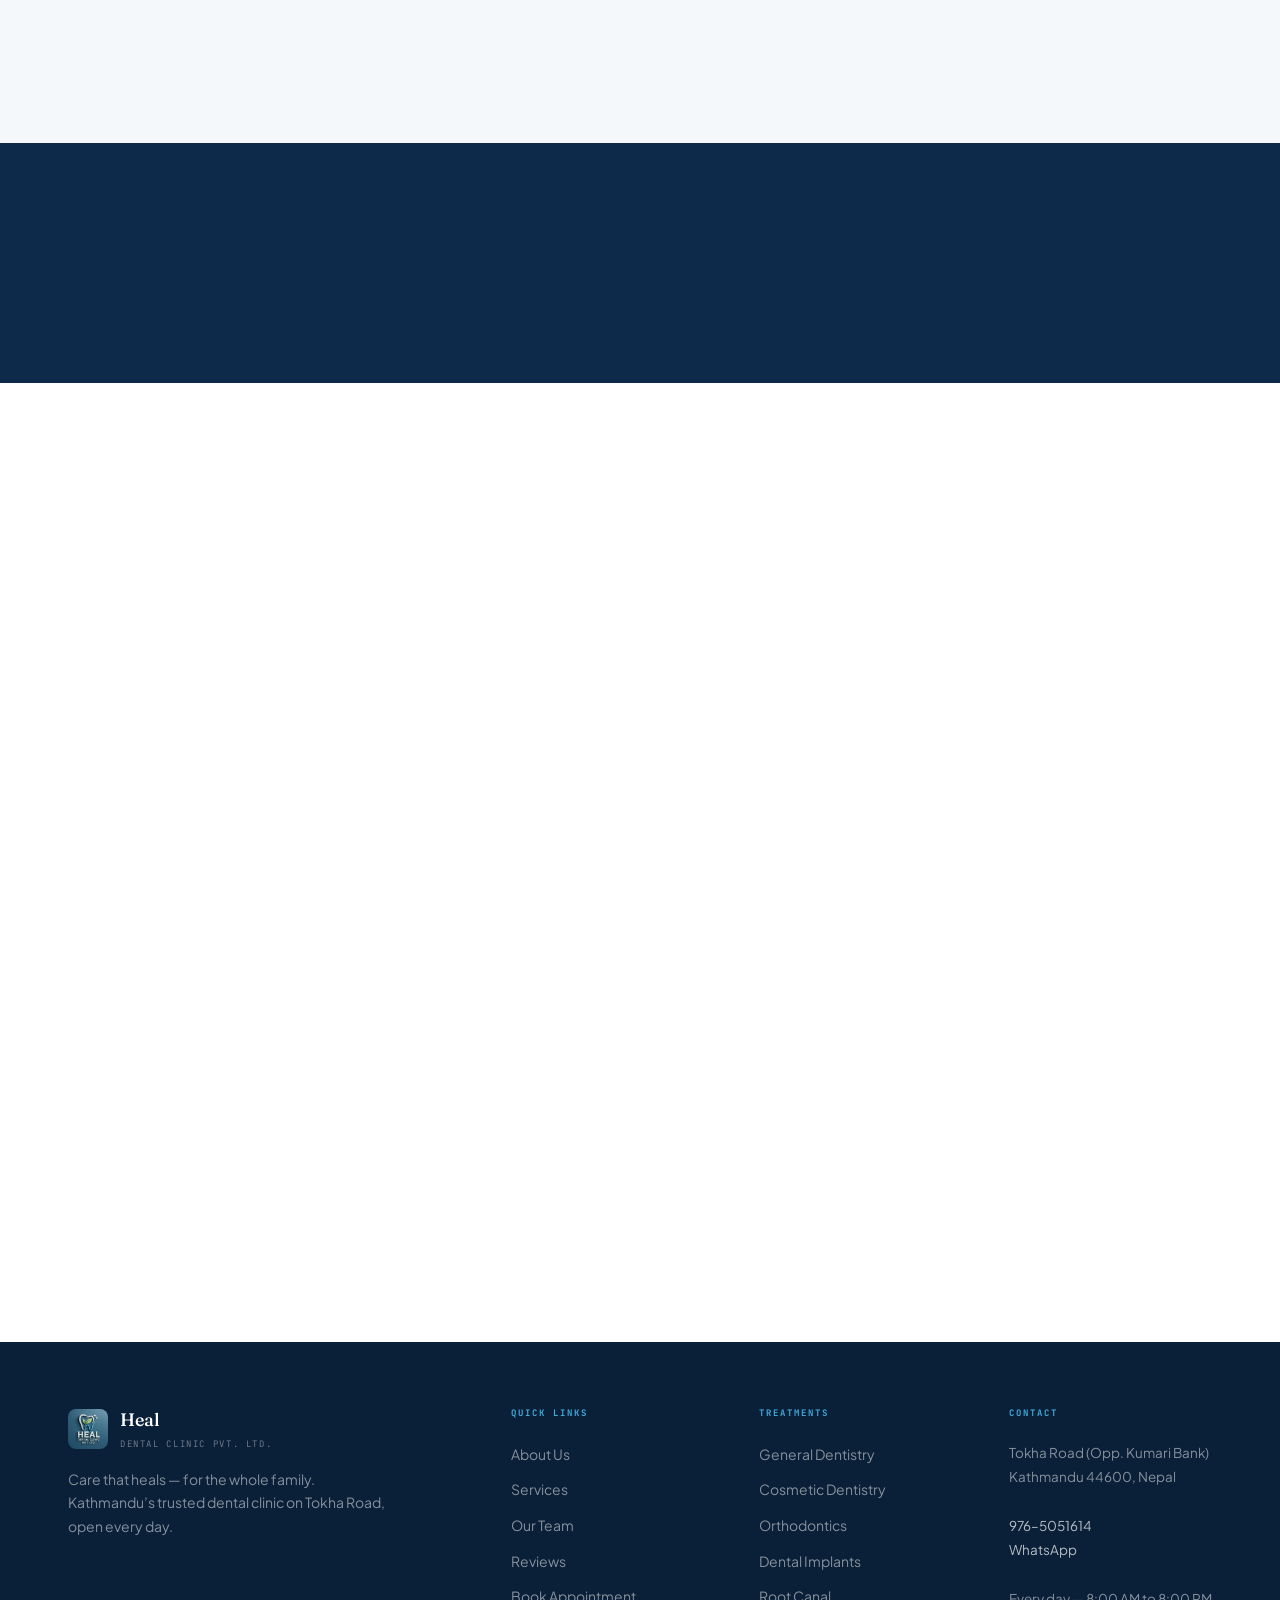
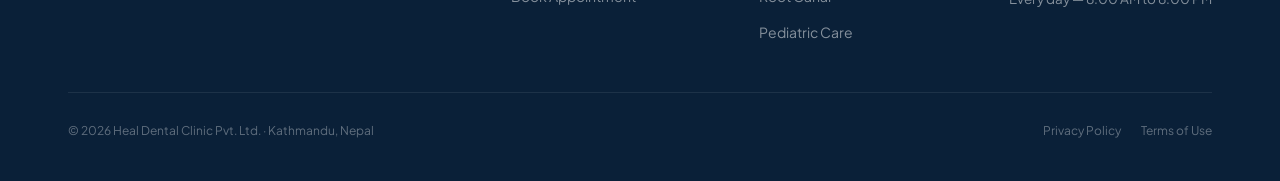
==== commit bfd703bc: "Fix reviews visibility, expand to 9 cards, remove blank sections - testimonials.css: stars now opaci" ====
--- a/index.html
+++ b/index.html
@@ -23,8 +23,6 @@
   <link rel="stylesheet" href="css/testimonials.css"/>
   <link rel="stylesheet" href="css/contact.css"/>
 
-  <script src="https://cdnjs.cloudflare.com/ajax/libs/gsap/3.12.2/gsap.min.js" defer></script>
-  <script src="https://cdnjs.cloudflare.com/ajax/libs/gsap/3.12.2/ScrollTrigger.min.js" defer></script>
 </head>
 <body>
 
@@ -397,38 +395,6 @@
       </div>
     </div>
 
-  </div>
-</section>
-
-<!-- ═══════════════════ WHY HEAL ═══════════════════ -->
-<section class="why-heal">
-  <div class="s-inner">
-    <div class="why-heal-head" data-aos="fade-up">
-      <span class="eyebrow">Why Choose Us</span>
-      <h2>The difference you feel<br>from your <em>very first visit.</em></h2>
-    </div>
-    <div class="why-grid">
-      <div class="why-item" data-aos="fade-up" data-aos-delay="0">
-        <div class="why-num">01</div>
-        <h3>Modern Equipment</h3>
-        <p>Digital OPG X-rays, rotary endodontics, laser whitening and CAD/CAM precision milling. We invest in technology so your treatment is faster, more accurate and far more comfortable than a traditional clinic.</p>
-      </div>
-      <div class="why-item" data-aos="fade-up" data-aos-delay="80">
-        <div class="why-num">02</div>
-        <h3>Open Every Day</h3>
-        <p>8 AM to 8 PM including public holidays and weekends. Same-day emergency slots are reserved daily &mdash; because a dental emergency doesn&rsquo;t wait for Monday, and neither do we. Call and come in.</p>
-      </div>
-      <div class="why-item" data-aos="fade-up" data-aos-delay="160">
-        <div class="why-num">03</div>
-        <h3>Honest Pricing</h3>
-        <p>Full written cost estimate before any treatment begins. No hidden fees, no upselling, no surprises. We walk you through every option, explain the cost and let you decide &mdash; completely pressure-free.</p>
-      </div>
-      <div class="why-item" data-aos="fade-up" data-aos-delay="240">
-        <div class="why-num">04</div>
-        <h3>5.0 Google Rating</h3>
-        <p>Kathmandu&rsquo;s highest-rated dental clinic &mdash; a perfect 5.0 across hundreds of verified reviews. Every patient leaves with a written care plan, aftercare instructions and a direct line for any follow-up questions.</p>
-      </div>
-    </div>
   </div>
 </section>
 
@@ -660,60 +626,115 @@
     </div>
 
     <div class="reviews-grid">
+
       <div class="review-card" data-aos="fade-up" data-aos-delay="0">
+        <span class="review-quote">&ldquo;</span>
+        <span class="review-service-tag">Root Canal</span>
         <div class="review-stars"><span class="star">&#9733;</span><span class="star">&#9733;</span><span class="star">&#9733;</span><span class="star">&#9733;</span><span class="star">&#9733;</span></div>
-        <p class="review-text">I was terrified of dentists before coming here. Dr. Priya was incredibly patient and explained everything step by step. My root canal was painless. Couldn&rsquo;t believe it.</p>
+        <p class="review-text">I had been avoiding the dentist for years out of fear. Dr. Pravin completely changed that. He explained every step clearly, was incredibly gentle throughout, and the clinic felt more like a premium space than a dental office. I have already booked my next appointment.</p>
         <div class="review-footer">
           <div class="review-avatar"><img src="https://images.unsplash.com/photo-1507003211169-0a1dd7228f2d?auto=format&fit=crop&w=100&q=80" alt="Suman Shrestha"/></div>
           <div><div class="review-name">Suman Shrestha</div><div class="review-date">April 2025</div></div>
           <span class="review-google-badge">Google</span>
         </div>
       </div>
+
       <div class="review-card" data-aos="fade-up" data-aos-delay="60">
+        <span class="review-quote">&ldquo;</span>
+        <span class="review-service-tag">Pediatric Care</span>
         <div class="review-stars"><span class="star">&#9733;</span><span class="star">&#9733;</span><span class="star">&#9733;</span><span class="star">&#9733;</span><span class="star">&#9733;</span></div>
-        <p class="review-text">Brought my 5-year-old for the first time. Dr. Anisha made the whole experience fun. My daughter actually asked to come back. That says everything.</p>
+        <p class="review-text">Brought my 5-year-old daughter for her first dental visit. The whole experience was playful and completely stress-free. My daughter actually asked when she can come back &mdash; something I never imagined hearing. This is the only clinic I will ever bring my children to.</p>
         <div class="review-footer">
           <div class="review-avatar"><img src="https://images.unsplash.com/photo-1494790108377-be9c29b29330?auto=format&fit=crop&w=100&q=80" alt="Rekha Tamang"/></div>
           <div><div class="review-name">Rekha Tamang</div><div class="review-date">March 2025</div></div>
           <span class="review-google-badge">Google</span>
         </div>
       </div>
+
       <div class="review-card" data-aos="fade-up" data-aos-delay="120">
+        <span class="review-quote">&ldquo;</span>
+        <span class="review-service-tag">Orthodontics</span>
         <div class="review-stars"><span class="star">&#9733;</span><span class="star">&#9733;</span><span class="star">&#9733;</span><span class="star">&#9733;</span><span class="star">&#9733;</span></div>
-        <p class="review-text">Got braces consultation and the whole process was transparent from day one &mdash; costs, timeline, everything. Dr. Rohan has incredible attention to detail.</p>
+        <p class="review-text">Dr. Pravin showed me exactly what my smile would look like after treatment using a digital scan, explained every cost upfront and gave me realistic timelines. Eight months in and the transformation is already remarkable. This is how dental care should always work.</p>
         <div class="review-footer">
           <div class="review-avatar"><img src="https://images.unsplash.com/photo-1500648767791-00dcc994a43e?auto=format&fit=crop&w=100&q=80" alt="Bikram Gurung"/></div>
           <div><div class="review-name">Bikram Gurung</div><div class="review-date">February 2025</div></div>
           <span class="review-google-badge">Google</span>
         </div>
       </div>
+
       <div class="review-card" data-aos="fade-up" data-aos-delay="0">
+        <span class="review-quote">&ldquo;</span>
+        <span class="review-service-tag">Emergency</span>
         <div class="review-stars"><span class="star">&#9733;</span><span class="star">&#9733;</span><span class="star">&#9733;</span><span class="star">&#9733;</span><span class="star">&#9733;</span></div>
-        <p class="review-text">Had an emergency on a Sunday morning. Called and got a same-day slot within the hour. The staff was calm, quick and professional. Absolute lifesavers.</p>
+        <p class="review-text">Severe toothache on a Sunday morning &mdash; I called Heal Dental and they had me in a chair within the hour. The team was calm, fast and incredibly professional. The pain was completely gone the same day. I cannot recommend this clinic highly enough for emergencies.</p>
         <div class="review-footer">
           <div class="review-avatar"><img src="https://images.unsplash.com/photo-1438761681033-6461ffad8d80?auto=format&fit=crop&w=100&q=80" alt="Aarati Poudel"/></div>
           <div><div class="review-name">Aarati Poudel</div><div class="review-date">January 2025</div></div>
           <span class="review-google-badge">Google</span>
         </div>
       </div>
+
       <div class="review-card" data-aos="fade-up" data-aos-delay="60">
+        <span class="review-quote">&ldquo;</span>
+        <span class="review-service-tag">Teeth Whitening</span>
         <div class="review-stars"><span class="star">&#9733;</span><span class="star">&#9733;</span><span class="star">&#9733;</span><span class="star">&#9733;</span><span class="star">&#9733;</span></div>
-        <p class="review-text">The whitening treatment gave me results I honestly didn&rsquo;t expect. The clinic is spotless and modern. Felt like a premium experience at a very fair price.</p>
+        <p class="review-text">Seven shades brighter in a single 90-minute session &mdash; the results genuinely shocked me. The clinic is spotless, modern and the staff make you feel completely relaxed. Fair price, lasting results. I have already sent three friends here and they all had the same experience.</p>
         <div class="review-footer">
           <div class="review-avatar"><img src="https://images.unsplash.com/photo-1544005313-94ddf0286df2?auto=format&fit=crop&w=100&q=80" alt="Manisha Adhikari"/></div>
           <div><div class="review-name">Manisha Adhikari</div><div class="review-date">December 2024</div></div>
           <span class="review-google-badge">Google</span>
         </div>
       </div>
+
       <div class="review-card" data-aos="fade-up" data-aos-delay="120">
+        <span class="review-quote">&ldquo;</span>
+        <span class="review-service-tag">Dental Implant</span>
         <div class="review-stars"><span class="star">&#9733;</span><span class="star">&#9733;</span><span class="star">&#9733;</span><span class="star">&#9733;</span><span class="star">&#9733;</span></div>
-        <p class="review-text">Got my implant done here after going to three other clinics for quotes. Heal was the most thorough and the results are flawless. Worth every rupee.</p>
+        <p class="review-text">I visited three clinics before choosing Heal. They were the most thorough &mdash; full CT scan, clear bone graft explanation, realistic timeline. The implant is completely indistinguishable from my natural teeth. Worth every rupee. This is where you come for serious dental work.</p>
         <div class="review-footer">
           <div class="review-avatar"><img src="https://images.unsplash.com/photo-1472099645785-5658abf4ff4e?auto=format&fit=crop&w=100&q=80" alt="Prakash Bhandari"/></div>
           <div><div class="review-name">Prakash Bhandari</div><div class="review-date">November 2024</div></div>
           <span class="review-google-badge">Google</span>
         </div>
       </div>
+
+      <div class="review-card" data-aos="fade-up" data-aos-delay="0">
+        <span class="review-quote">&ldquo;</span>
+        <span class="review-service-tag">General Check-up</span>
+        <div class="review-stars"><span class="star">&#9733;</span><span class="star">&#9733;</span><span class="star">&#9733;</span><span class="star">&#9733;</span><span class="star">&#9733;</span></div>
+        <p class="review-text">Came in for a routine scaling and they spotted an early cavity I had no idea about, then filled it the same visit. No upselling, no pressure &mdash; just clear, honest care. The whole thing took under an hour and cost exactly what was quoted beforehand. Genuinely impressed.</p>
+        <div class="review-footer">
+          <div class="review-avatar"><img src="https://images.unsplash.com/photo-1492562080023-ab3db95bfbce?auto=format&fit=crop&w=100&q=80" alt="Dipesh Maharjan"/></div>
+          <div><div class="review-name">Dipesh Maharjan</div><div class="review-date">October 2024</div></div>
+          <span class="review-google-badge">Google</span>
+        </div>
+      </div>
+
+      <div class="review-card" data-aos="fade-up" data-aos-delay="60">
+        <span class="review-quote">&ldquo;</span>
+        <span class="review-service-tag">Cosmetic Bonding</span>
+        <div class="review-stars"><span class="star">&#9733;</span><span class="star">&#9733;</span><span class="star">&#9733;</span><span class="star">&#9733;</span><span class="star">&#9733;</span></div>
+        <p class="review-text">Had composite bonding done to fix a chipped front tooth that had bothered me for years. Dr. Pravin matched the colour so perfectly that even I cannot tell the difference now. The procedure was completely painless and took less than an hour. I walked out smiling properly for the first time in years.</p>
+        <div class="review-footer">
+          <div class="review-avatar"><img src="https://images.unsplash.com/photo-1573496359142-b8d87734a5a2?auto=format&fit=crop&w=100&q=80" alt="Nisha Rai"/></div>
+          <div><div class="review-name">Nisha Rai</div><div class="review-date">September 2024</div></div>
+          <span class="review-google-badge">Google</span>
+        </div>
+      </div>
+
+      <div class="review-card" data-aos="fade-up" data-aos-delay="120">
+        <span class="review-quote">&ldquo;</span>
+        <span class="review-service-tag">Clear Aligners</span>
+        <div class="review-stars"><span class="star">&#9733;</span><span class="star">&#9733;</span><span class="star">&#9733;</span><span class="star">&#9733;</span><span class="star">&#9733;</span></div>
+        <p class="review-text">Dr. Pravin walked me through clear aligners patiently when I was still undecided. Six months later and the results are remarkable. The clinic sends reminders, check-ups are quick and the staff genuinely care about your progress between visits. This is how dental care should feel everywhere.</p>
+        <div class="review-footer">
+          <div class="review-avatar"><img src="https://images.unsplash.com/photo-1506794778202-cad84cf45f1d?auto=format&fit=crop&w=100&q=80" alt="Sujan KC"/></div>
+          <div><div class="review-name">Sujan KC</div><div class="review-date">August 2024</div></div>
+          <span class="review-google-badge">Google</span>
+        </div>
+      </div>
+
     </div>
   </div>
 </section>
--- a/css/testimonials.css
+++ b/css/testimonials.css
@@ -68,26 +68,38 @@
 .star {
   font-size: 15px;
   color: #F5A623;
-  opacity: 0;
-  transform: translateY(6px);
+  opacity: 1;
+  transform: translateY(0);
   transition: opacity 0.3s ease, transform 0.3s ease;
 }
-.star.visible { opacity: 1; transform: translateY(0); }
 
 .review-text {
   font-size: 14px;
-  line-height: 1.8;
+  line-height: 1.85;
   color: var(--ink-700);
   flex: 1;
 }
 .review-quote {
   font-family: var(--font-d);
-  font-size: 48px;
+  font-size: 56px;
   color: var(--sky-100);
-  line-height: 0.7;
+  line-height: 0.6;
   display: block;
-  margin-bottom: 8px;
+  margin-bottom: 10px;
   font-style: italic;
+  user-select: none;
+}
+.review-service-tag {
+  display: inline-block;
+  font-family: var(--font-mono);
+  font-size: 9px;
+  letter-spacing: 0.14em;
+  text-transform: uppercase;
+  color: var(--sky);
+  background: var(--sky-100);
+  padding: 3px 10px;
+  border-radius: 999px;
+  margin-bottom: 2px;
 }
 
 /* Footer with photo avatar */
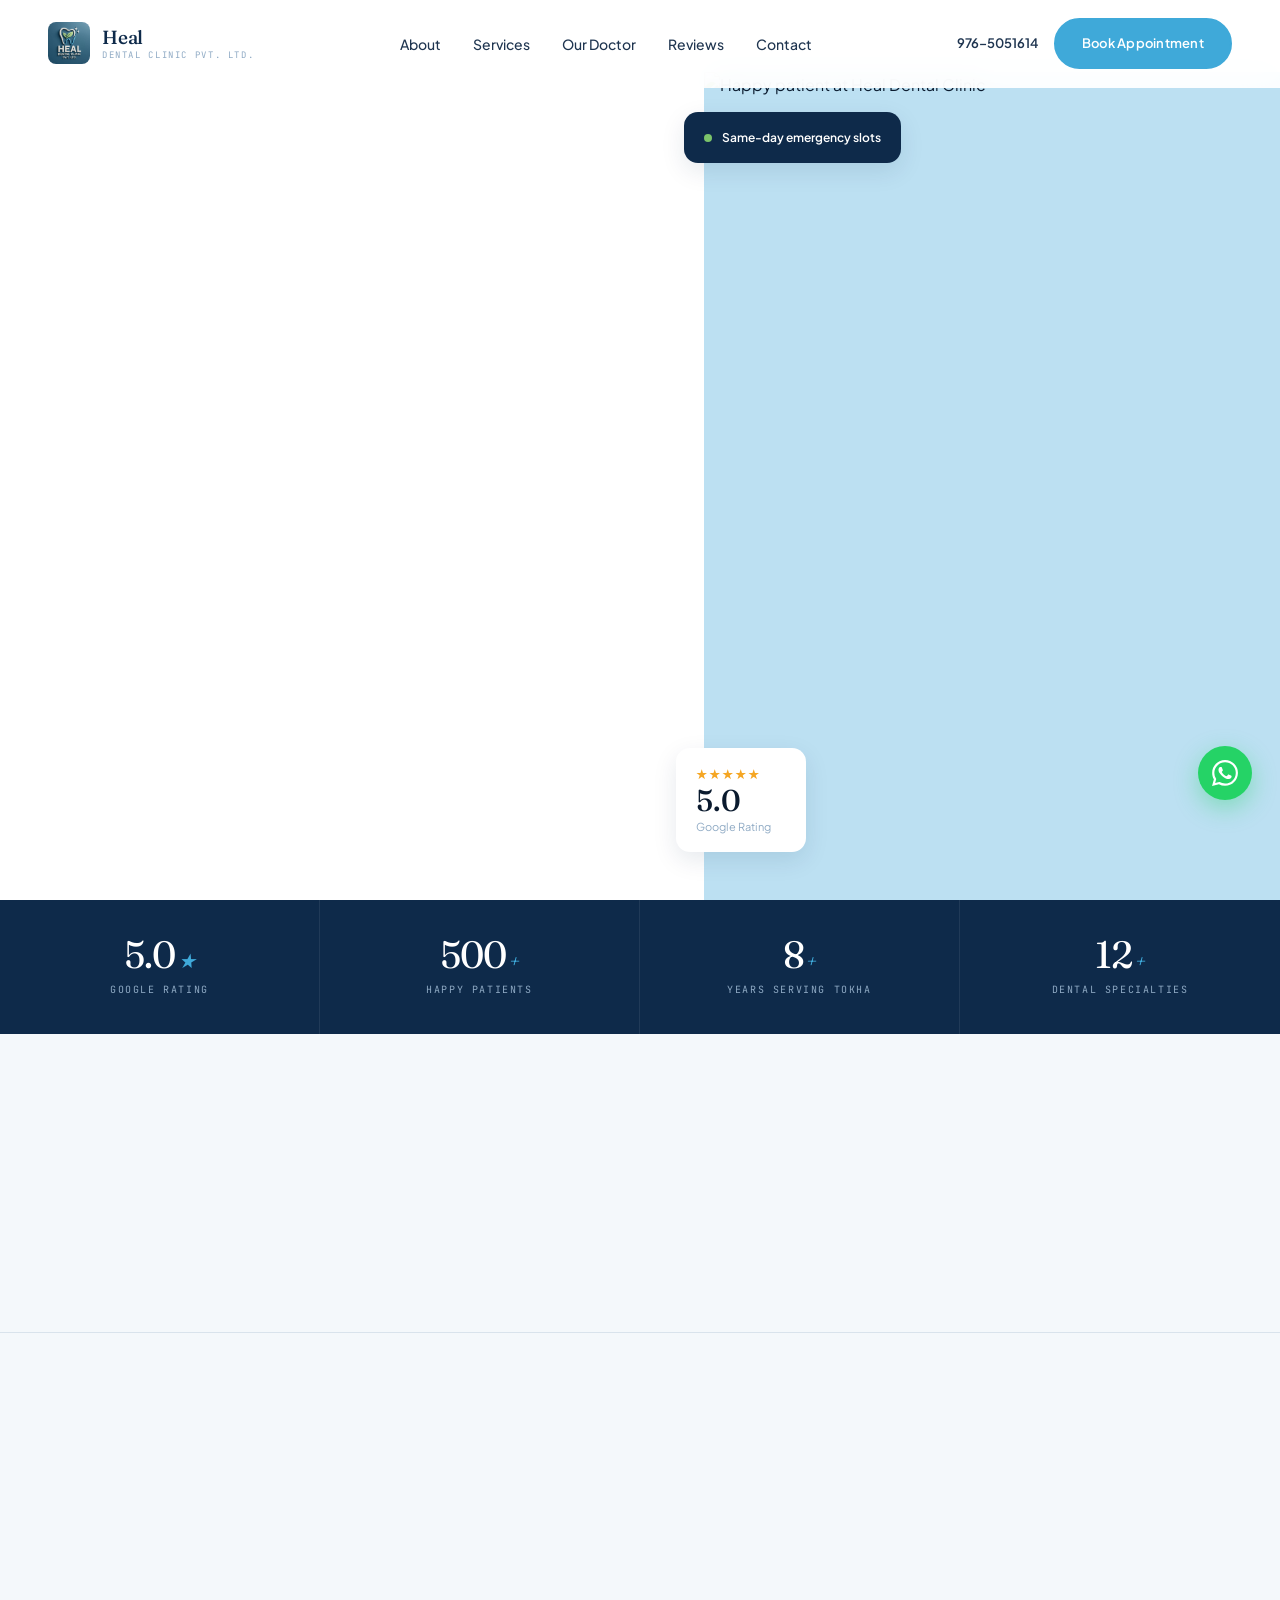
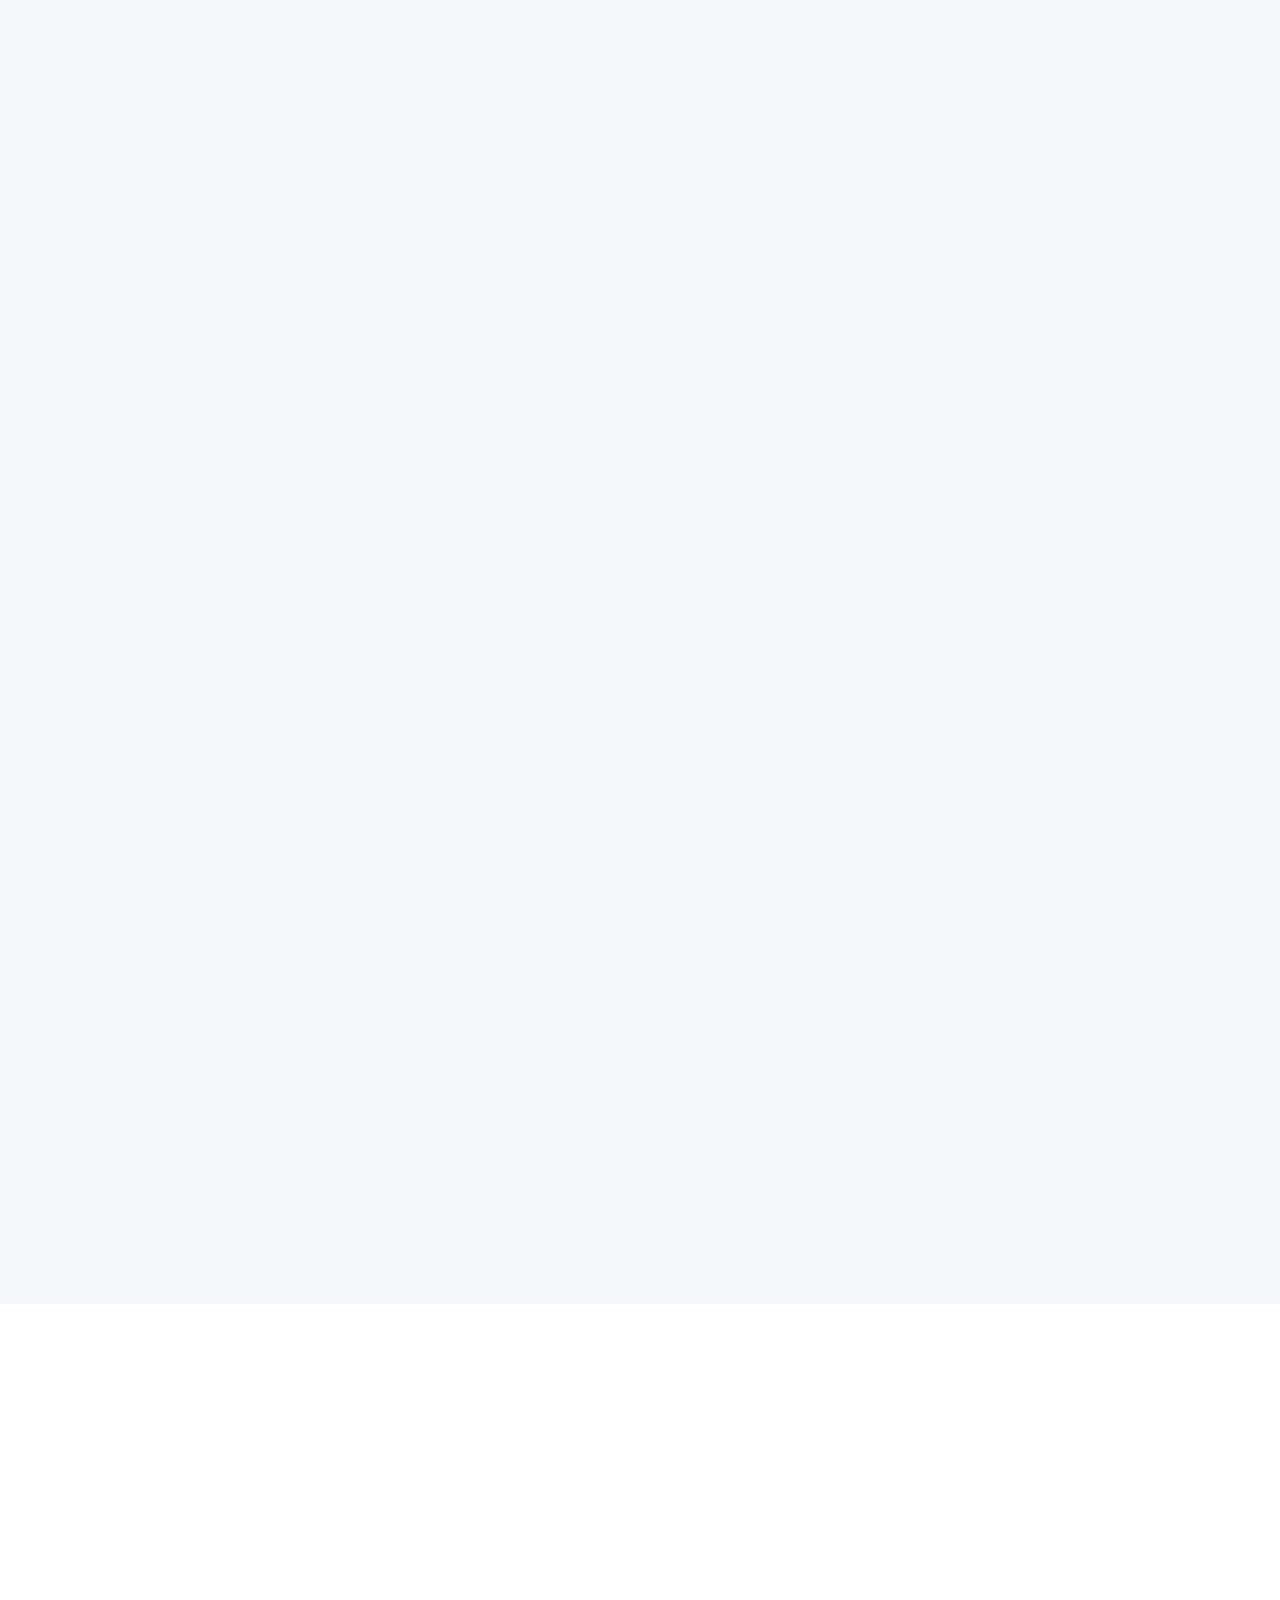
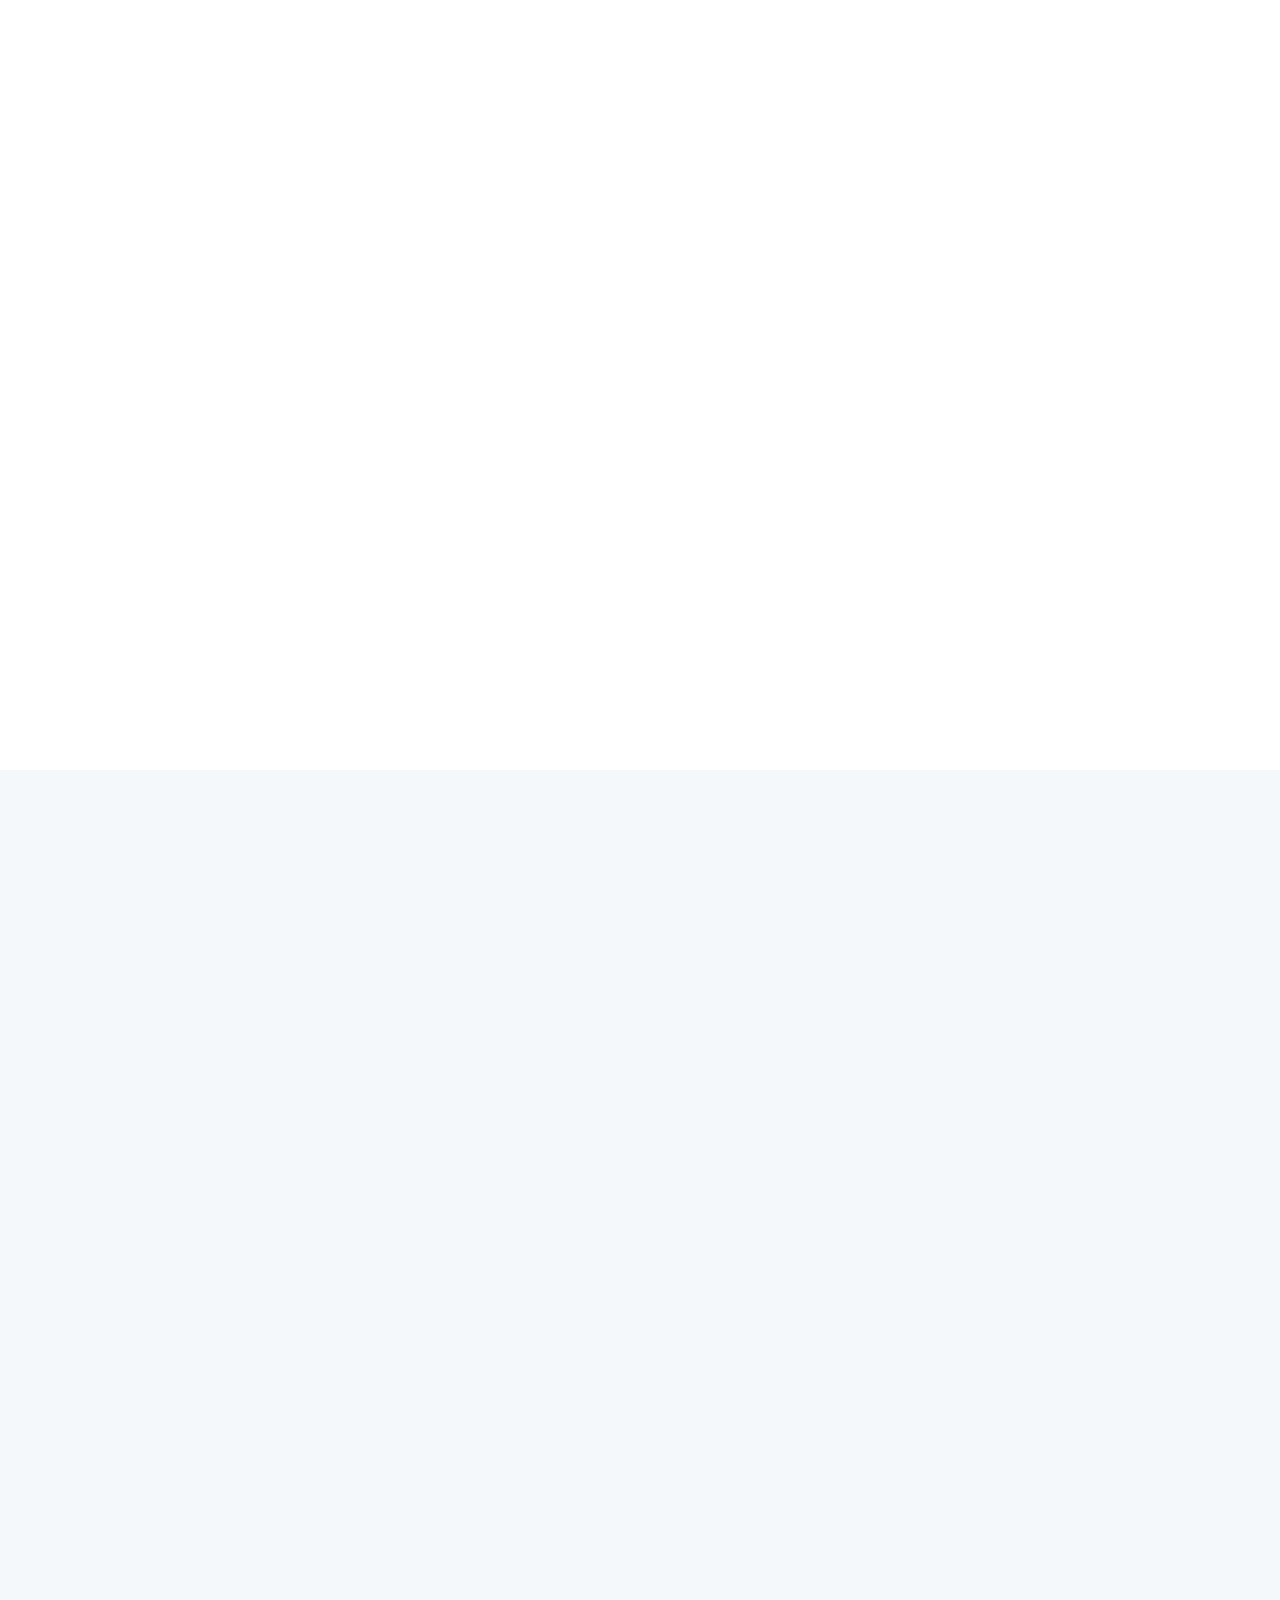
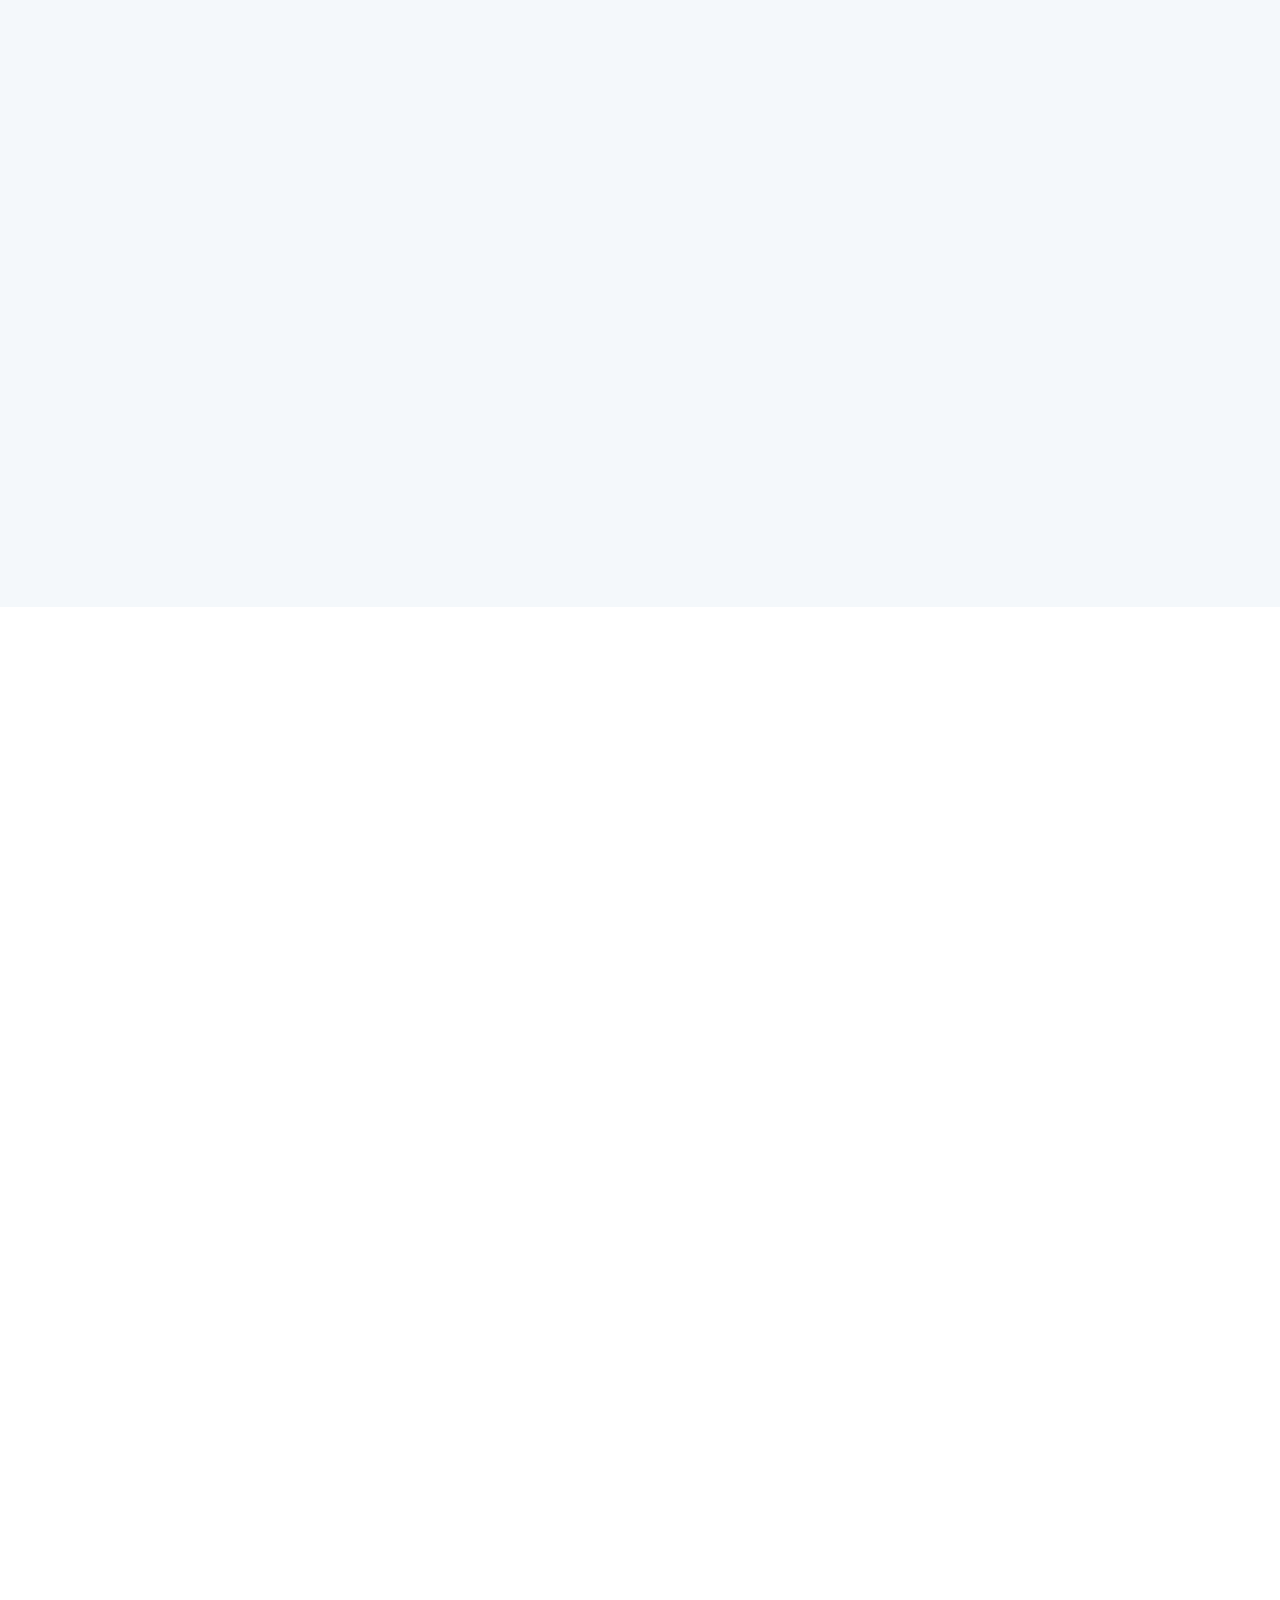
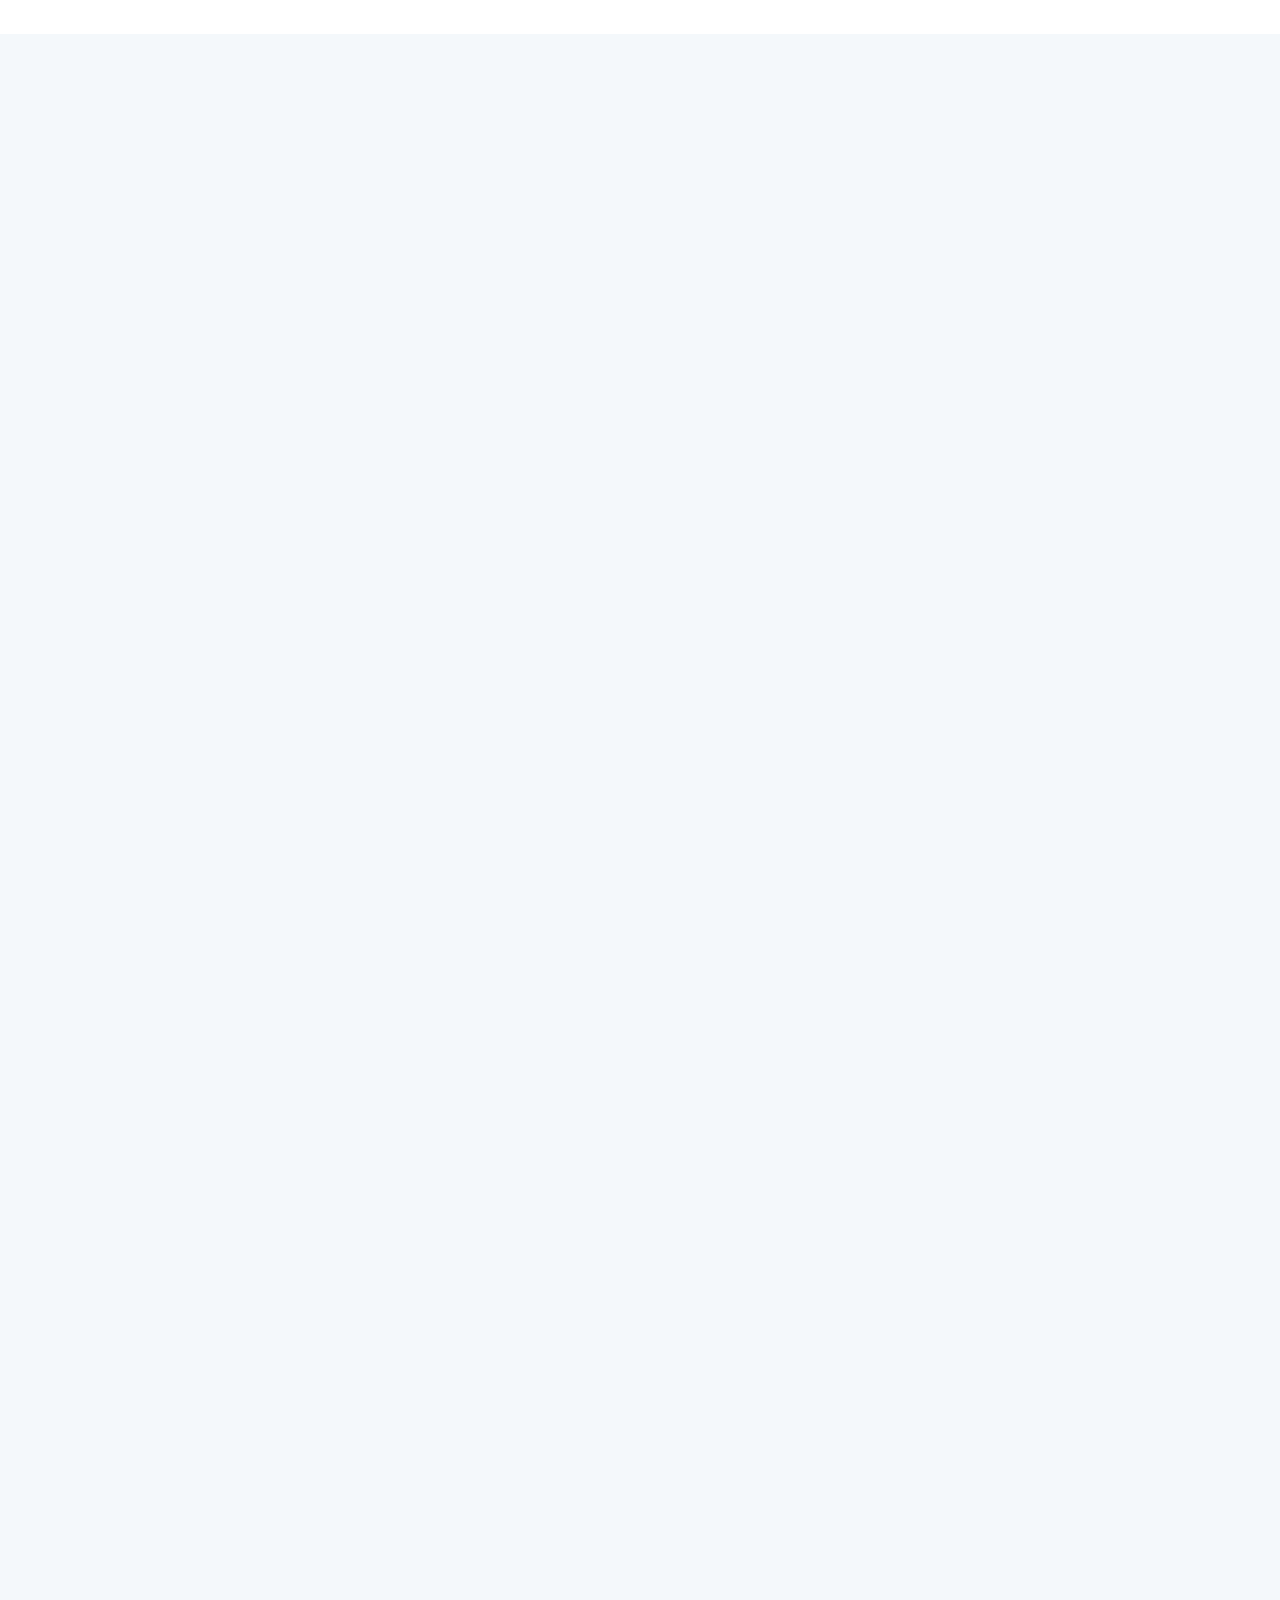
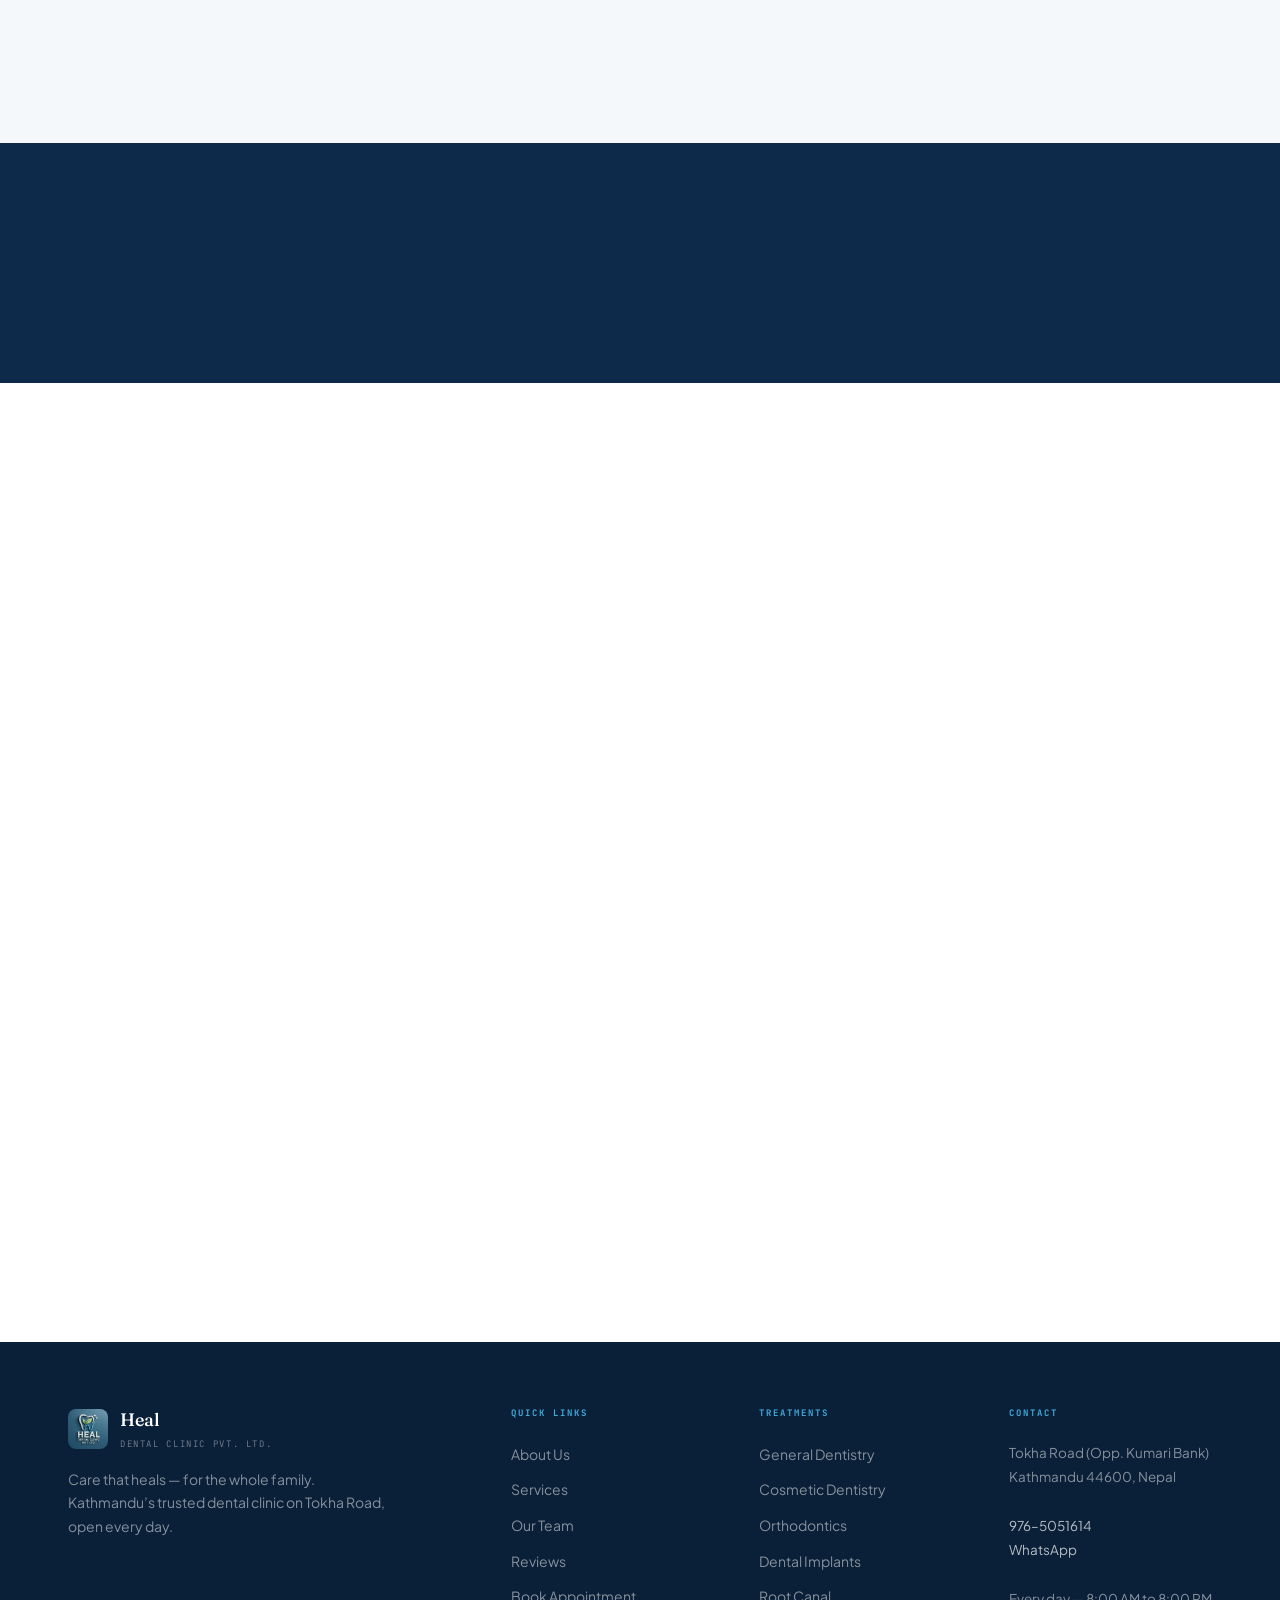
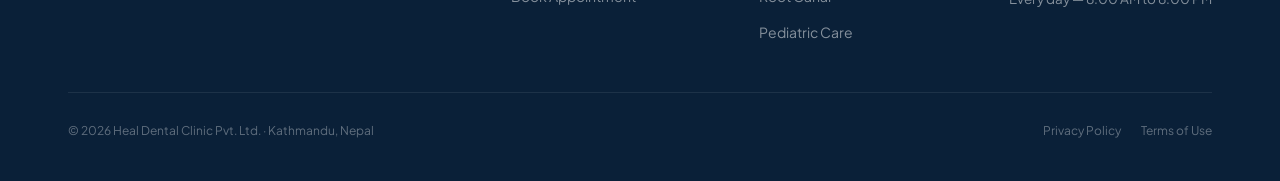
==== commit 121b4e13: "Add ElevenLabs AI voice assistant widget - Embeds Heal Assistant (appointment scheduler agent) on al" ====
--- a/index.html
+++ b/index.html
@@ -164,7 +164,7 @@
     <!-- 01 — General Dentistry -->
     <div class="svc-row" data-aos="fade-up">
       <div class="svc-row-img">
-        <img src="https://images.unsplash.com/photo-1588776814546-1ffbb2aef80b?auto=format&fit=crop&w=900&q=85" alt="General Dentistry"/>
+        <img src="https://images.unsplash.com/photo-1606811841689-23dfddce3e95?auto=format&fit=crop&w=900&q=85" alt="General Dentistry"/>
         <span class="svc-row-num-badge">/ 01</span>
       </div>
       <div class="svc-row-body">
@@ -372,7 +372,7 @@
     <!-- 09 — Pediatric Dentistry -->
     <div class="svc-row" data-aos="fade-up">
       <div class="svc-row-img">
-        <img src="https://images.unsplash.com/photo-1597764690523-9bca6f4df154?auto=format&fit=crop&w=900&q=85" alt="Pediatric Dentistry"/>
+        <img src="https://images.unsplash.com/photo-1559757148-5c350d0d3c56?auto=format&fit=crop&w=900&q=85" alt="Pediatric Dentistry"/>
         <span class="svc-row-num-badge">/ 09</span>
       </div>
       <div class="svc-row-body">
@@ -900,6 +900,10 @@
   <svg xmlns="http://www.w3.org/2000/svg" viewBox="0 0 24 24" fill="currentColor"><path d="M17.472 14.382c-.297-.149-1.758-.867-2.03-.967-.273-.099-.471-.148-.67.15-.197.297-.767.966-.94 1.164-.173.199-.347.223-.644.075-.297-.15-1.255-.463-2.39-1.475-.883-.788-1.48-1.761-1.653-2.059-.173-.297-.018-.458.13-.606.134-.133.298-.347.446-.52.149-.174.198-.298.298-.497.099-.198.05-.371-.025-.52-.075-.149-.669-1.612-.916-2.207-.242-.579-.487-.5-.669-.51-.173-.008-.371-.01-.57-.01-.198 0-.52.074-.792.372-.272.297-1.04 1.016-1.04 2.479 0 1.462 1.065 2.875 1.213 3.074.149.198 2.096 3.2 5.077 4.487.709.306 1.262.489 1.694.625.712.227 1.36.195 1.871.118.571-.085 1.758-.719 2.006-1.413.248-.694.248-1.289.173-1.413-.074-.124-.272-.198-.57-.347m-5.421 7.403h-.004a9.87 9.87 0 01-5.031-1.378l-.361-.214-3.741.982.998-3.648-.235-.374a9.86 9.86 0 01-1.51-5.26c.001-5.45 4.436-9.884 9.888-9.884 2.64 0 5.122 1.03 6.988 2.898a9.825 9.825 0 012.893 6.994c-.003 5.45-4.437 9.884-9.885 9.884m8.413-18.297A11.815 11.815 0 0012.05 0C5.495 0 .16 5.335.157 11.892c0 2.096.547 4.142 1.588 5.945L.057 24l6.305-1.654a11.882 11.882 0 005.683 1.448h.005c6.554 0 11.89-5.335 11.893-11.893a11.821 11.821 0 00-3.48-8.413z"/></svg>
 </a>
 
+<!-- ElevenLabs AI Voice Assistant -->
+<elevenlabs-convai agent-id="agent_7701kr5y85ftepd8hhjhpcf7cgmr"></elevenlabs-convai>
+<script src="https://elevenlabs.io/convai-widget/index.js" async type="text/javascript"></script>
+
 <!-- Scripts -->
 <script src="https://unpkg.com/aos@2.3.4/dist/aos.js"></script>
 <script src="https://cdn.jsdelivr.net/npm/flatpickr"></script>
--- a/css/global.css
+++ b/css/global.css
@@ -165,7 +165,7 @@
 /* ── WHATSAPP FLOAT ─────────────────────────────── */
 .wa-float {
   position: fixed;
-  bottom: 28px;
+  bottom: 100px;
   right: 28px;
   z-index: 9999;
   width: 54px;
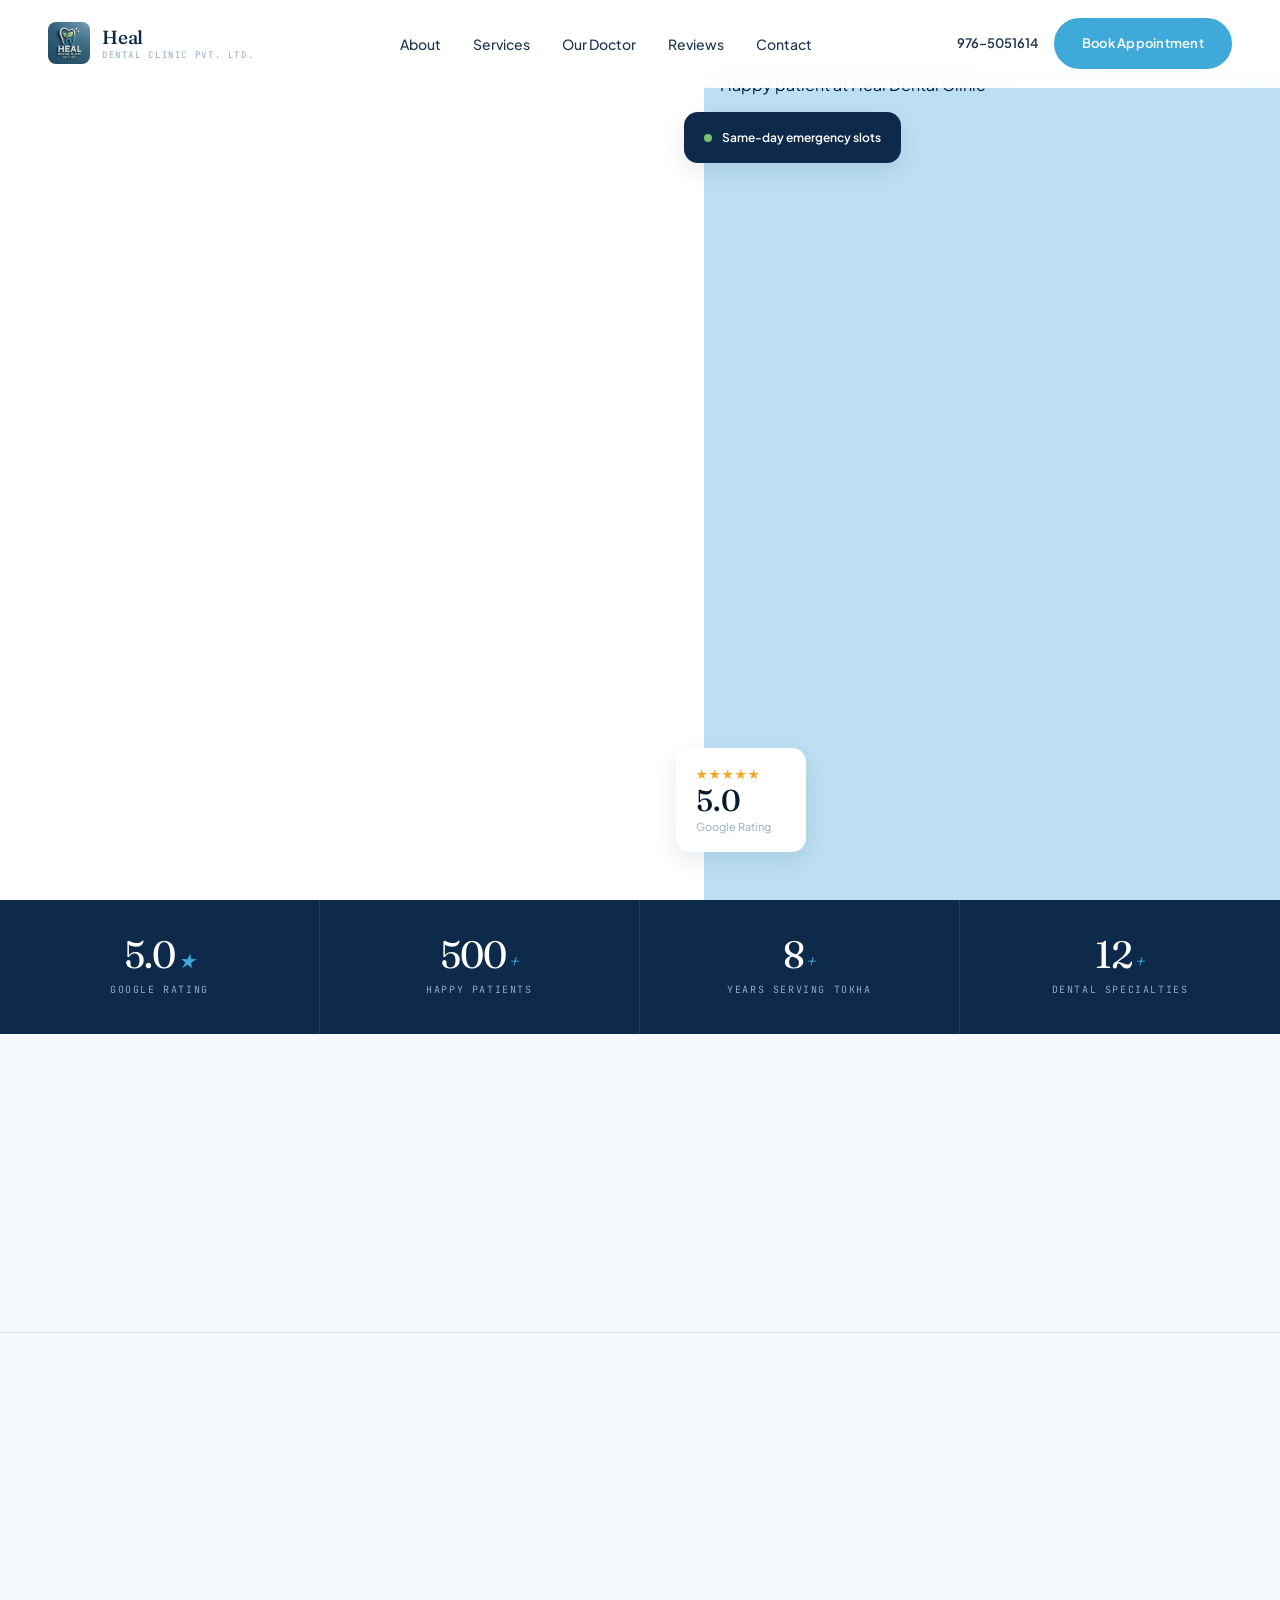
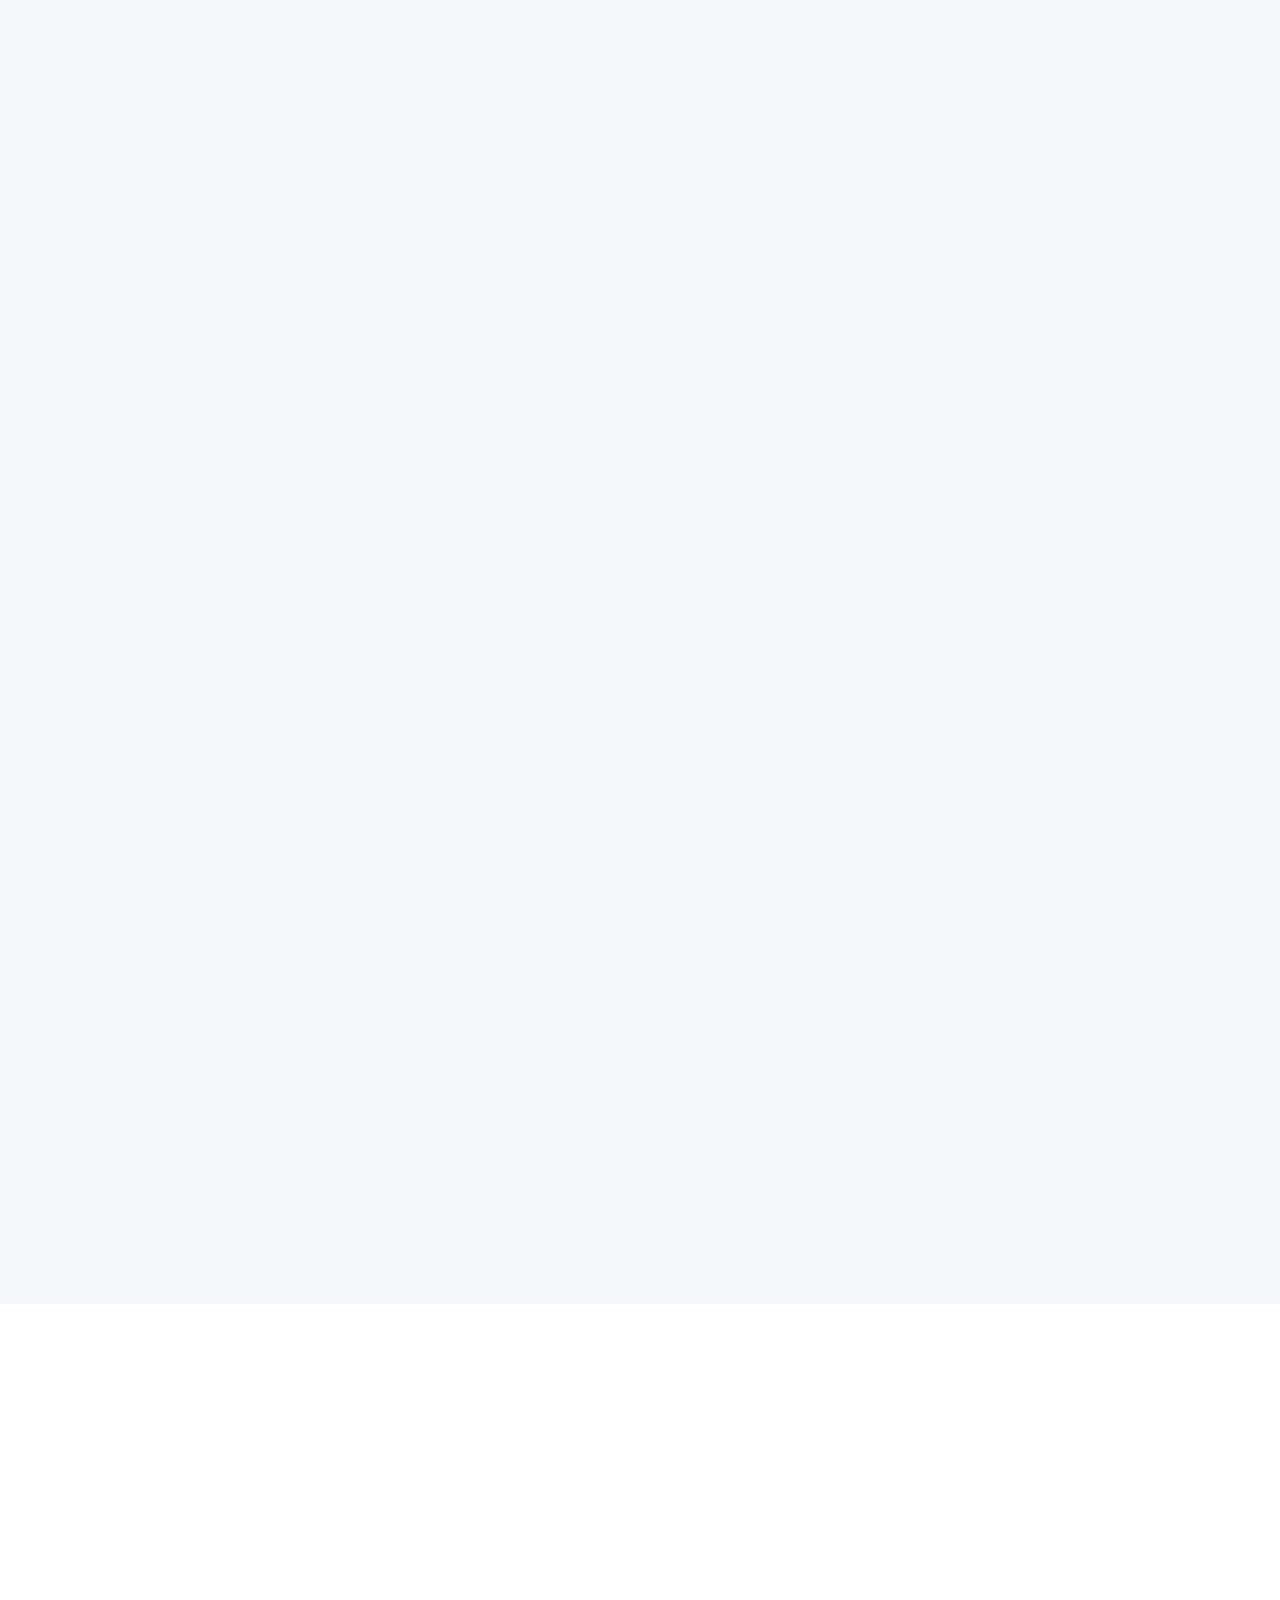
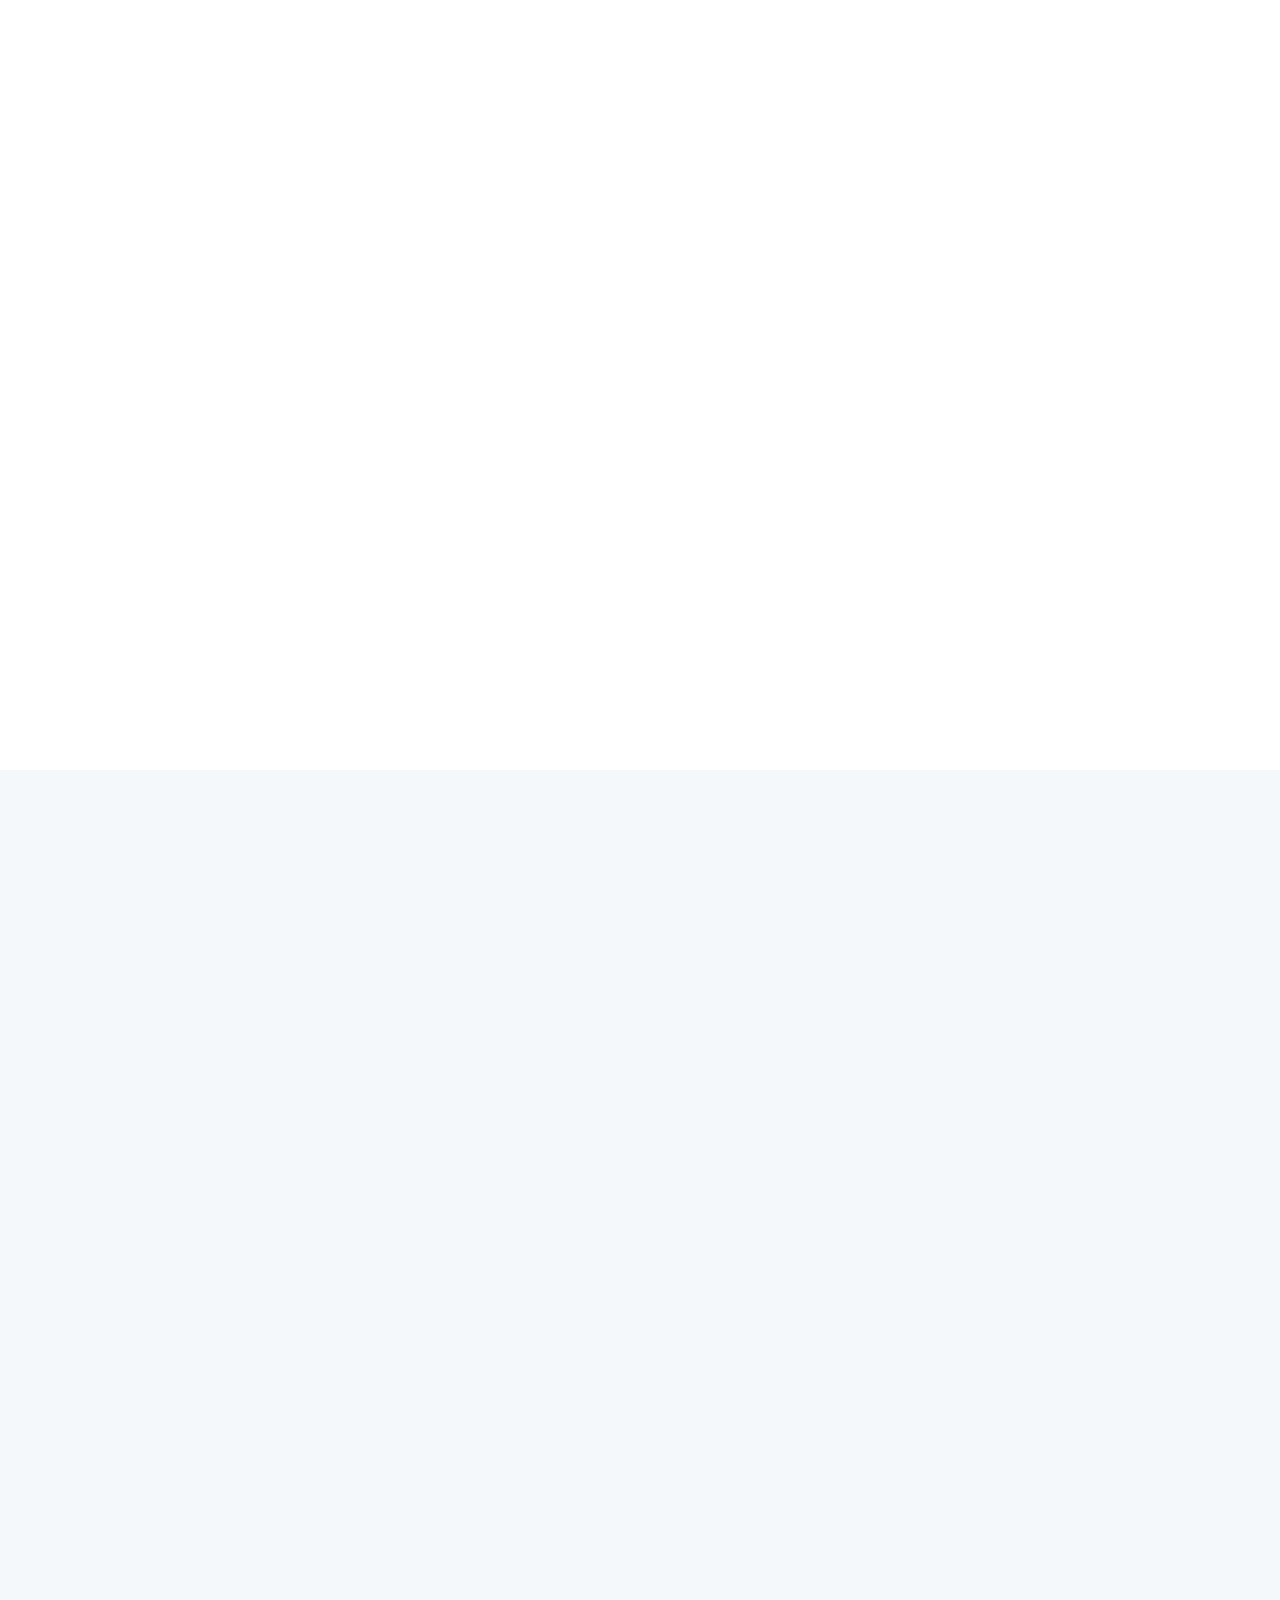
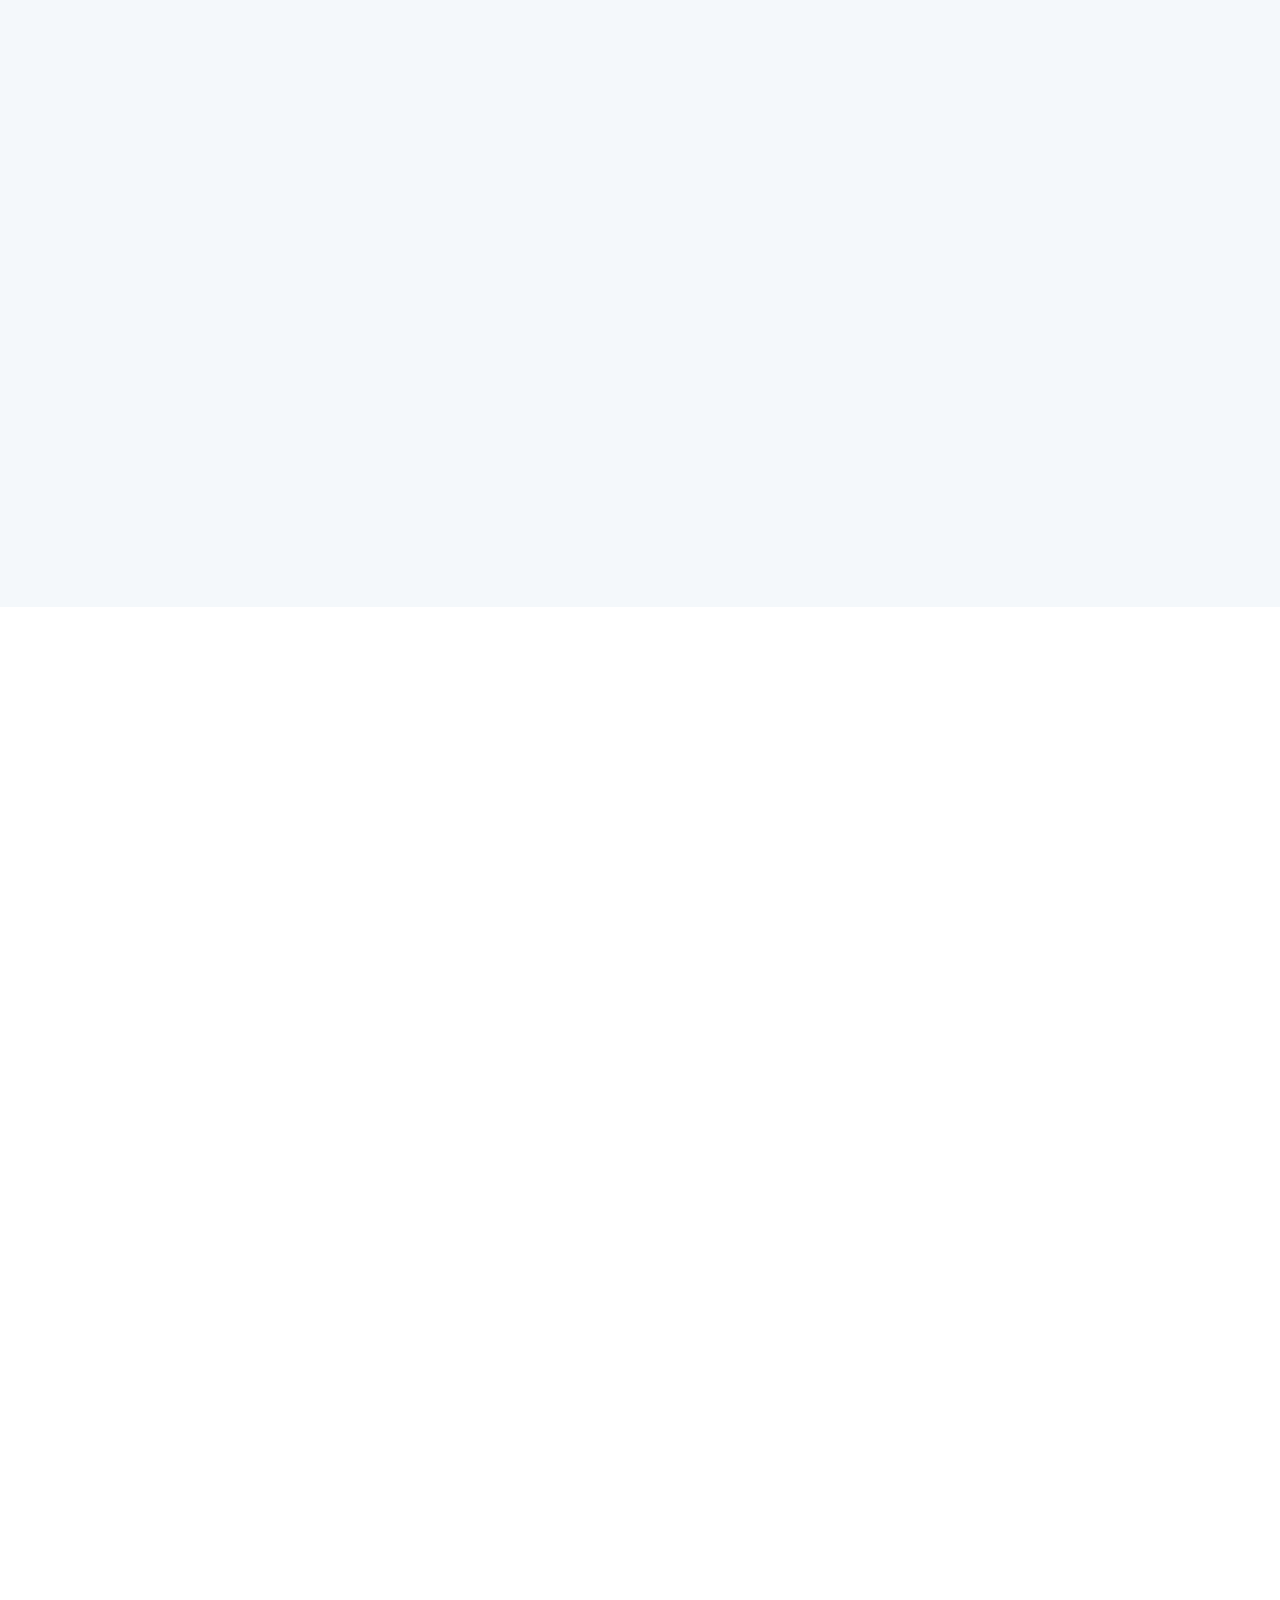
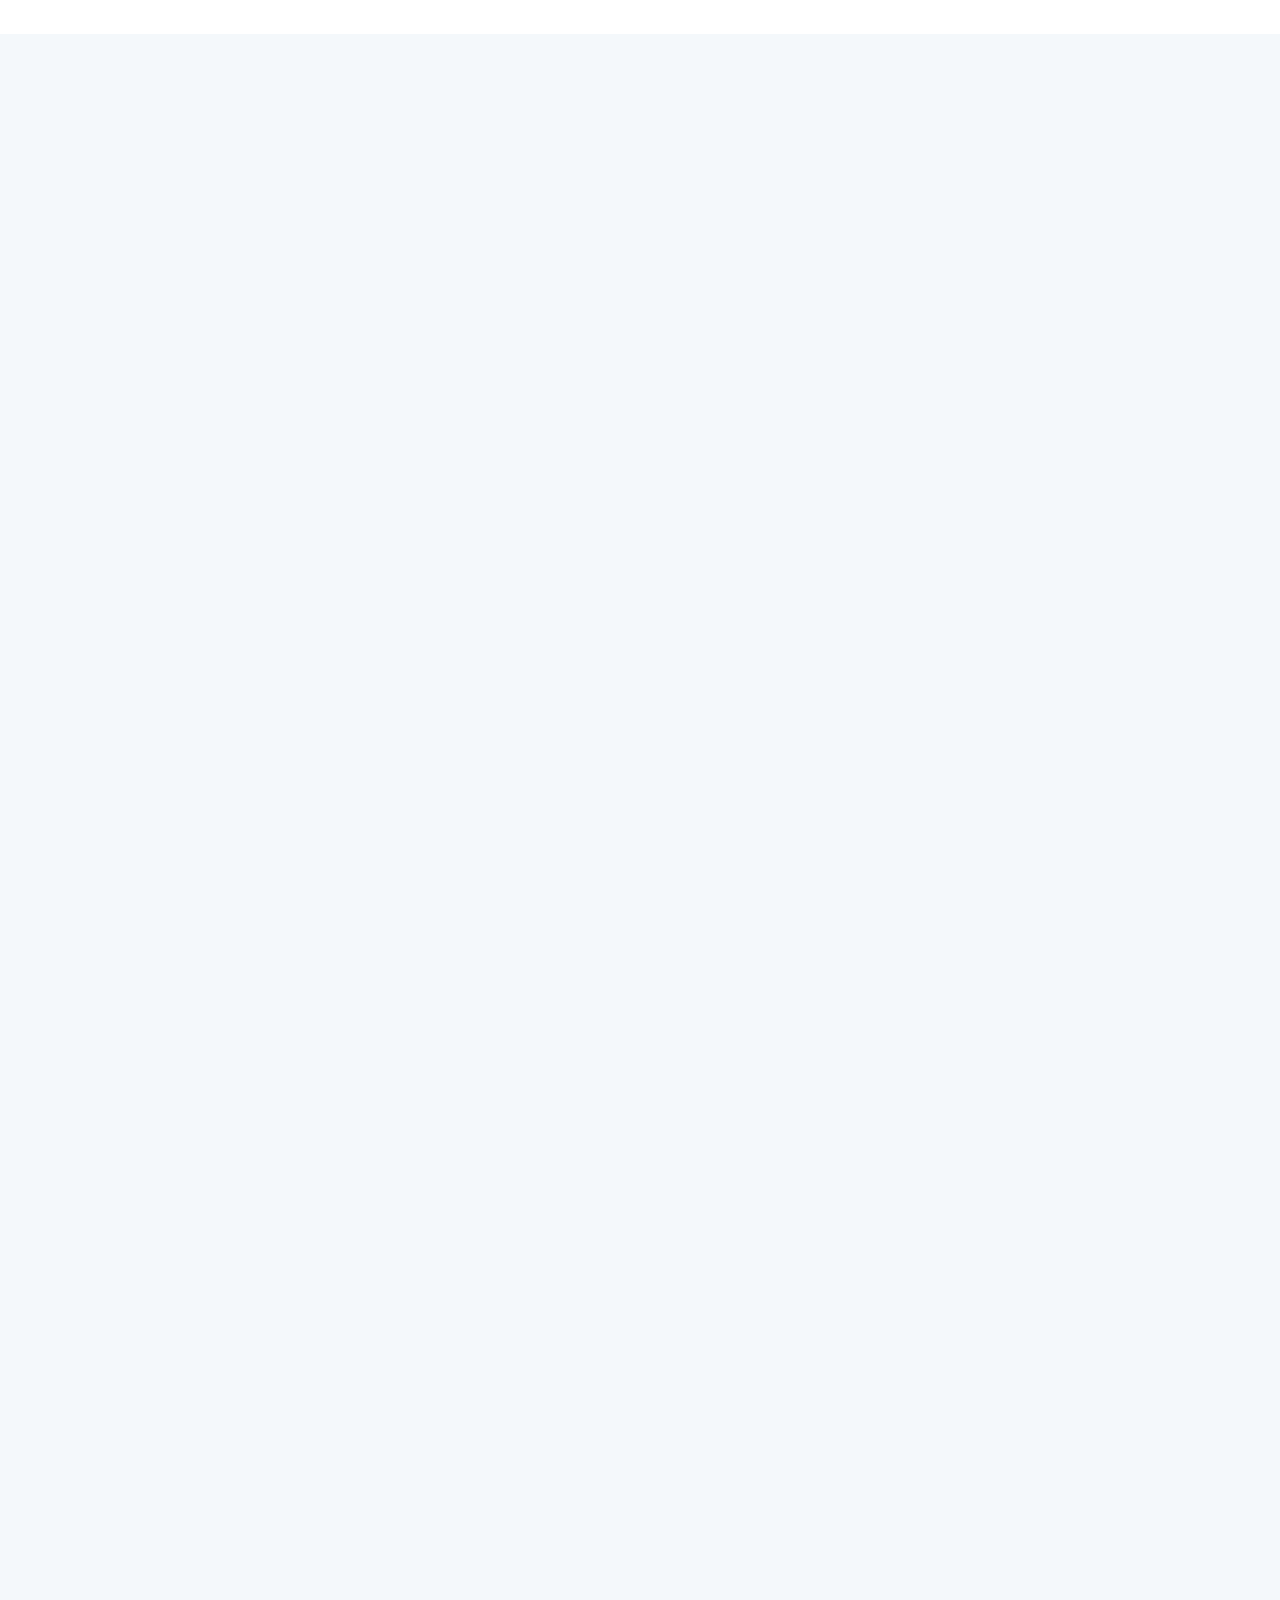
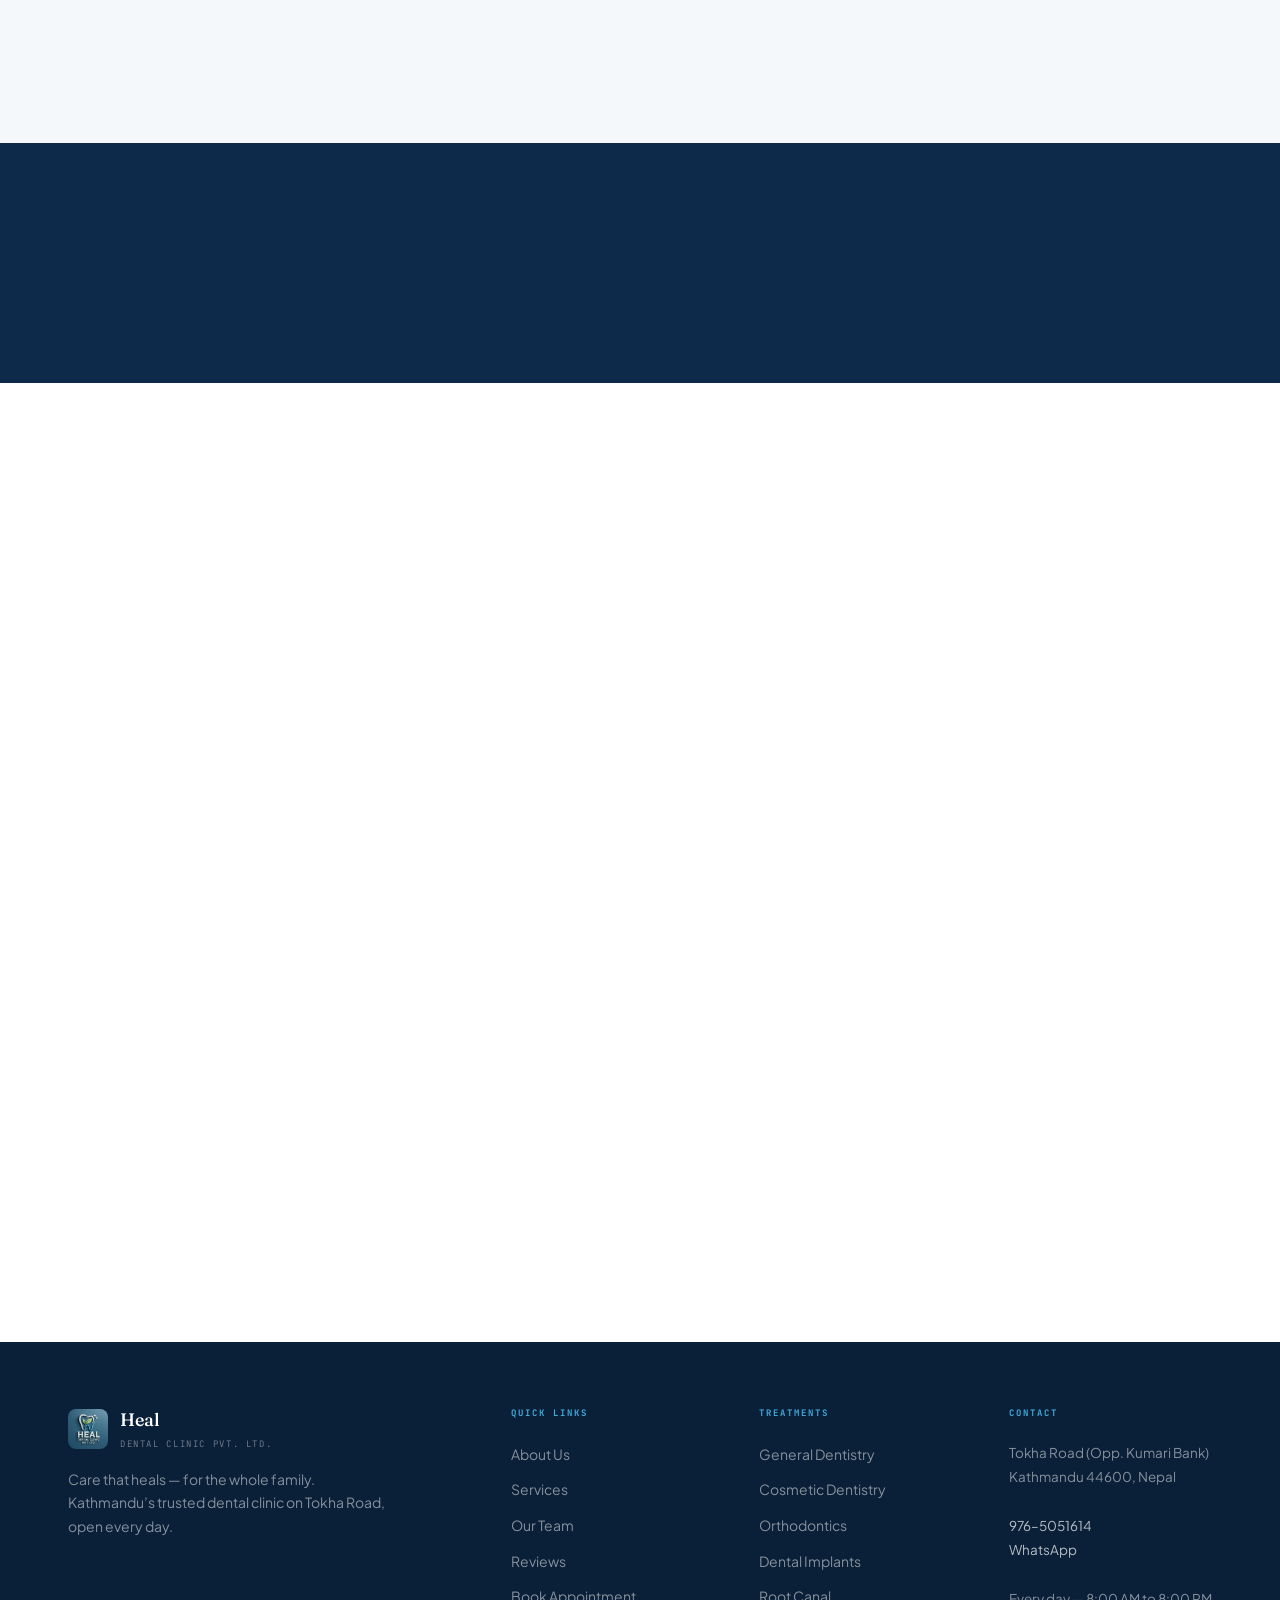
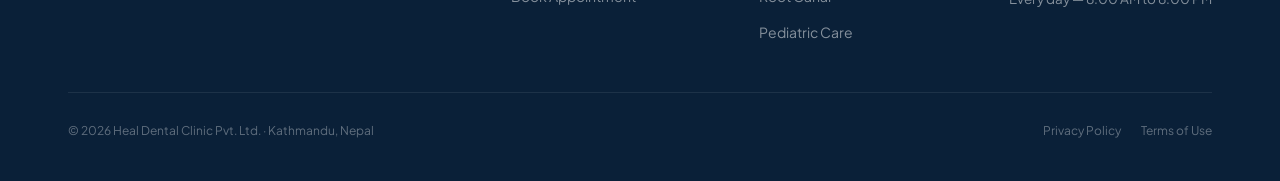
==== commit ee01ce43: "Remove WhatsApp float button Co-Authored-By: Claude Sonnet 4.6 <noreply@anthropic.com>" ====
--- a/index.html
+++ b/index.html
@@ -895,10 +895,6 @@
   </div>
 </footer>
 
-<!-- WhatsApp Float -->
-<a href="https://wa.me/9779765051614" target="_blank" rel="noopener" class="wa-float" aria-label="Chat on WhatsApp">
-  <svg xmlns="http://www.w3.org/2000/svg" viewBox="0 0 24 24" fill="currentColor"><path d="M17.472 14.382c-.297-.149-1.758-.867-2.03-.967-.273-.099-.471-.148-.67.15-.197.297-.767.966-.94 1.164-.173.199-.347.223-.644.075-.297-.15-1.255-.463-2.39-1.475-.883-.788-1.48-1.761-1.653-2.059-.173-.297-.018-.458.13-.606.134-.133.298-.347.446-.52.149-.174.198-.298.298-.497.099-.198.05-.371-.025-.52-.075-.149-.669-1.612-.916-2.207-.242-.579-.487-.5-.669-.51-.173-.008-.371-.01-.57-.01-.198 0-.52.074-.792.372-.272.297-1.04 1.016-1.04 2.479 0 1.462 1.065 2.875 1.213 3.074.149.198 2.096 3.2 5.077 4.487.709.306 1.262.489 1.694.625.712.227 1.36.195 1.871.118.571-.085 1.758-.719 2.006-1.413.248-.694.248-1.289.173-1.413-.074-.124-.272-.198-.57-.347m-5.421 7.403h-.004a9.87 9.87 0 01-5.031-1.378l-.361-.214-3.741.982.998-3.648-.235-.374a9.86 9.86 0 01-1.51-5.26c.001-5.45 4.436-9.884 9.888-9.884 2.64 0 5.122 1.03 6.988 2.898a9.825 9.825 0 012.893 6.994c-.003 5.45-4.437 9.884-9.885 9.884m8.413-18.297A11.815 11.815 0 0012.05 0C5.495 0 .16 5.335.157 11.892c0 2.096.547 4.142 1.588 5.945L.057 24l6.305-1.654a11.882 11.882 0 005.683 1.448h.005c6.554 0 11.89-5.335 11.893-11.893a11.821 11.821 0 00-3.48-8.413z"/></svg>
-</a>
 
 <!-- ElevenLabs AI Voice Assistant -->
 <elevenlabs-convai agent-id="agent_7701kr5y85ftepd8hhjhpcf7cgmr"></elevenlabs-convai>
--- a/css/global.css
+++ b/css/global.css
@@ -162,28 +162,6 @@
   border-color: var(--white);
 }
 
-/* ── WHATSAPP FLOAT ─────────────────────────────── */
-.wa-float {
-  position: fixed;
-  bottom: 100px;
-  right: 28px;
-  z-index: 9999;
-  width: 54px;
-  height: 54px;
-  background: #25D366;
-  border-radius: 50%;
-  display: flex;
-  align-items: center;
-  justify-content: center;
-  color: #fff;
-  box-shadow: 0 8px 24px rgba(37,211,102,.4);
-  transition: transform var(--ease-f), box-shadow var(--ease-f);
-}
-.wa-float:hover {
-  transform: scale(1.1) translateY(-4px);
-  box-shadow: 0 14px 36px rgba(37,211,102,.55);
-}
-.wa-float svg { width: 26px; height: 26px; }
 
 /* ── RESPONSIVE ─────────────────────────────────── */
 @media (max-width: 1024px) {
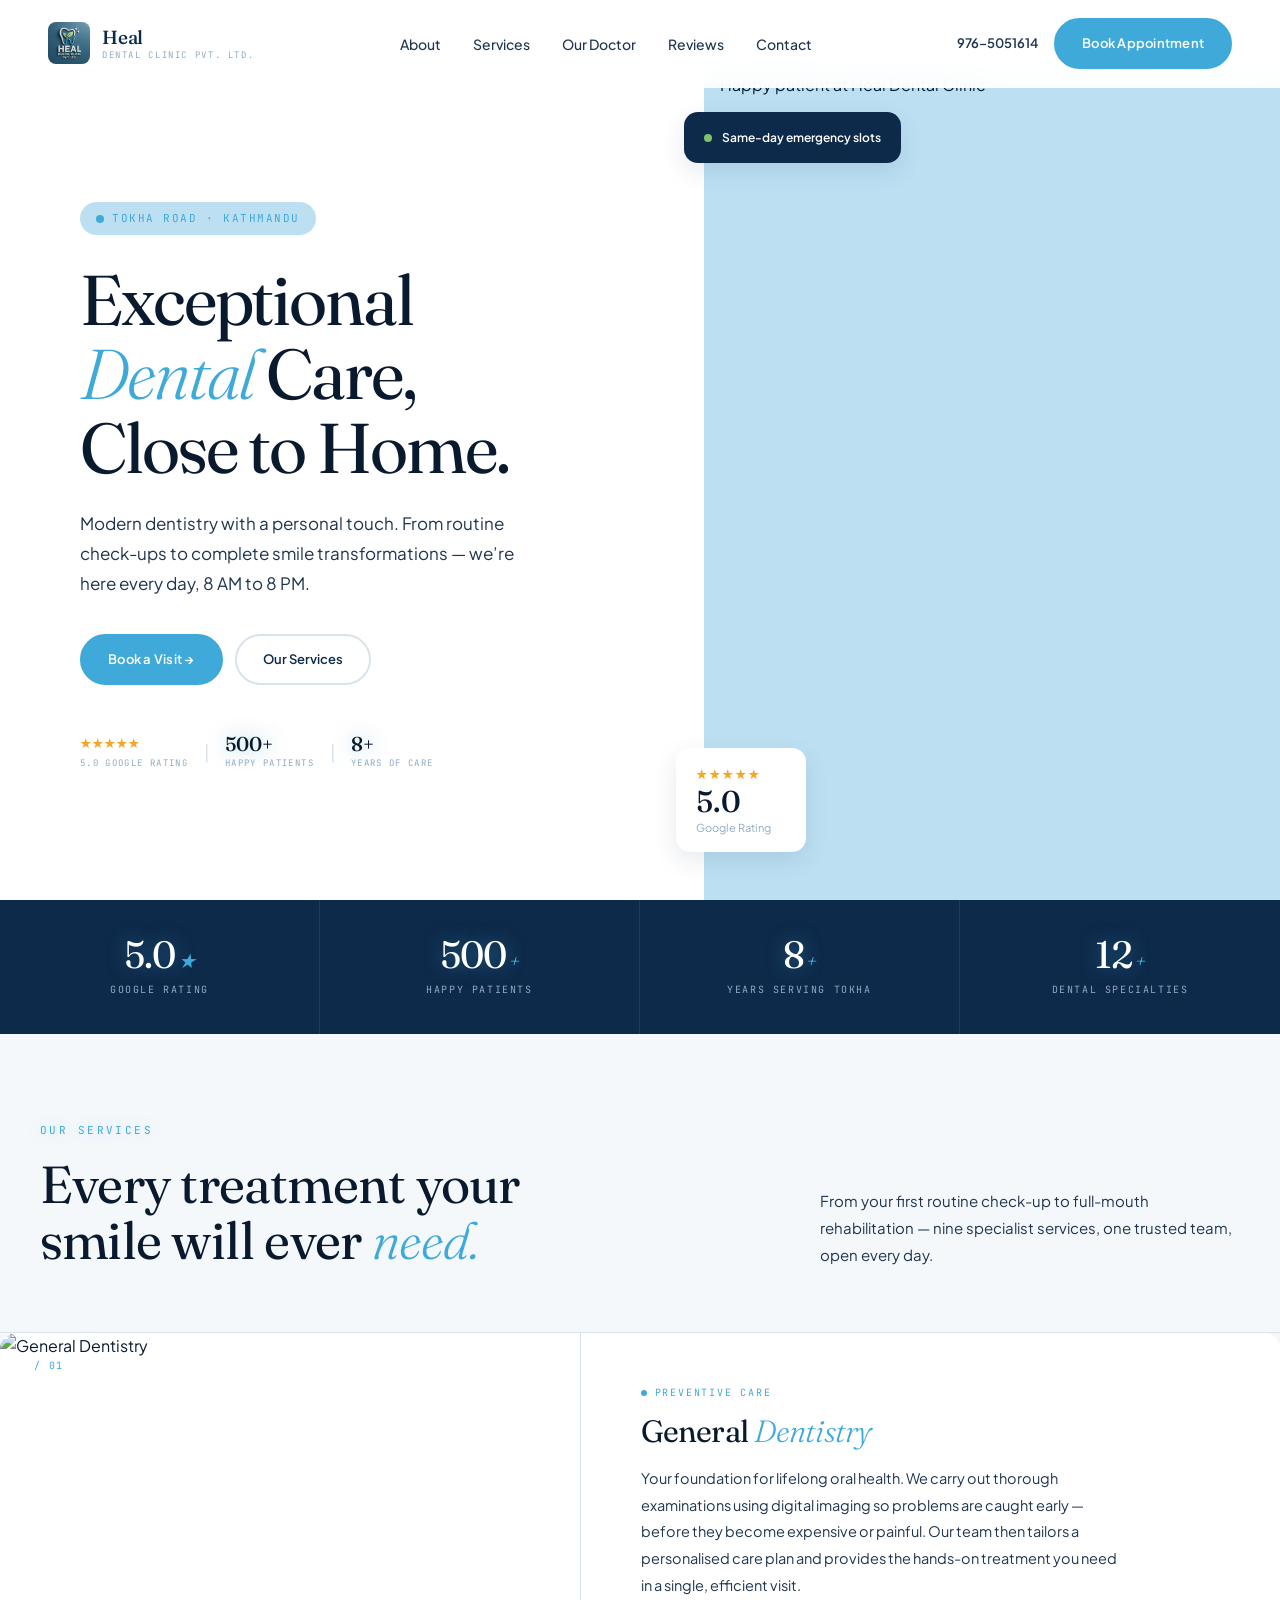
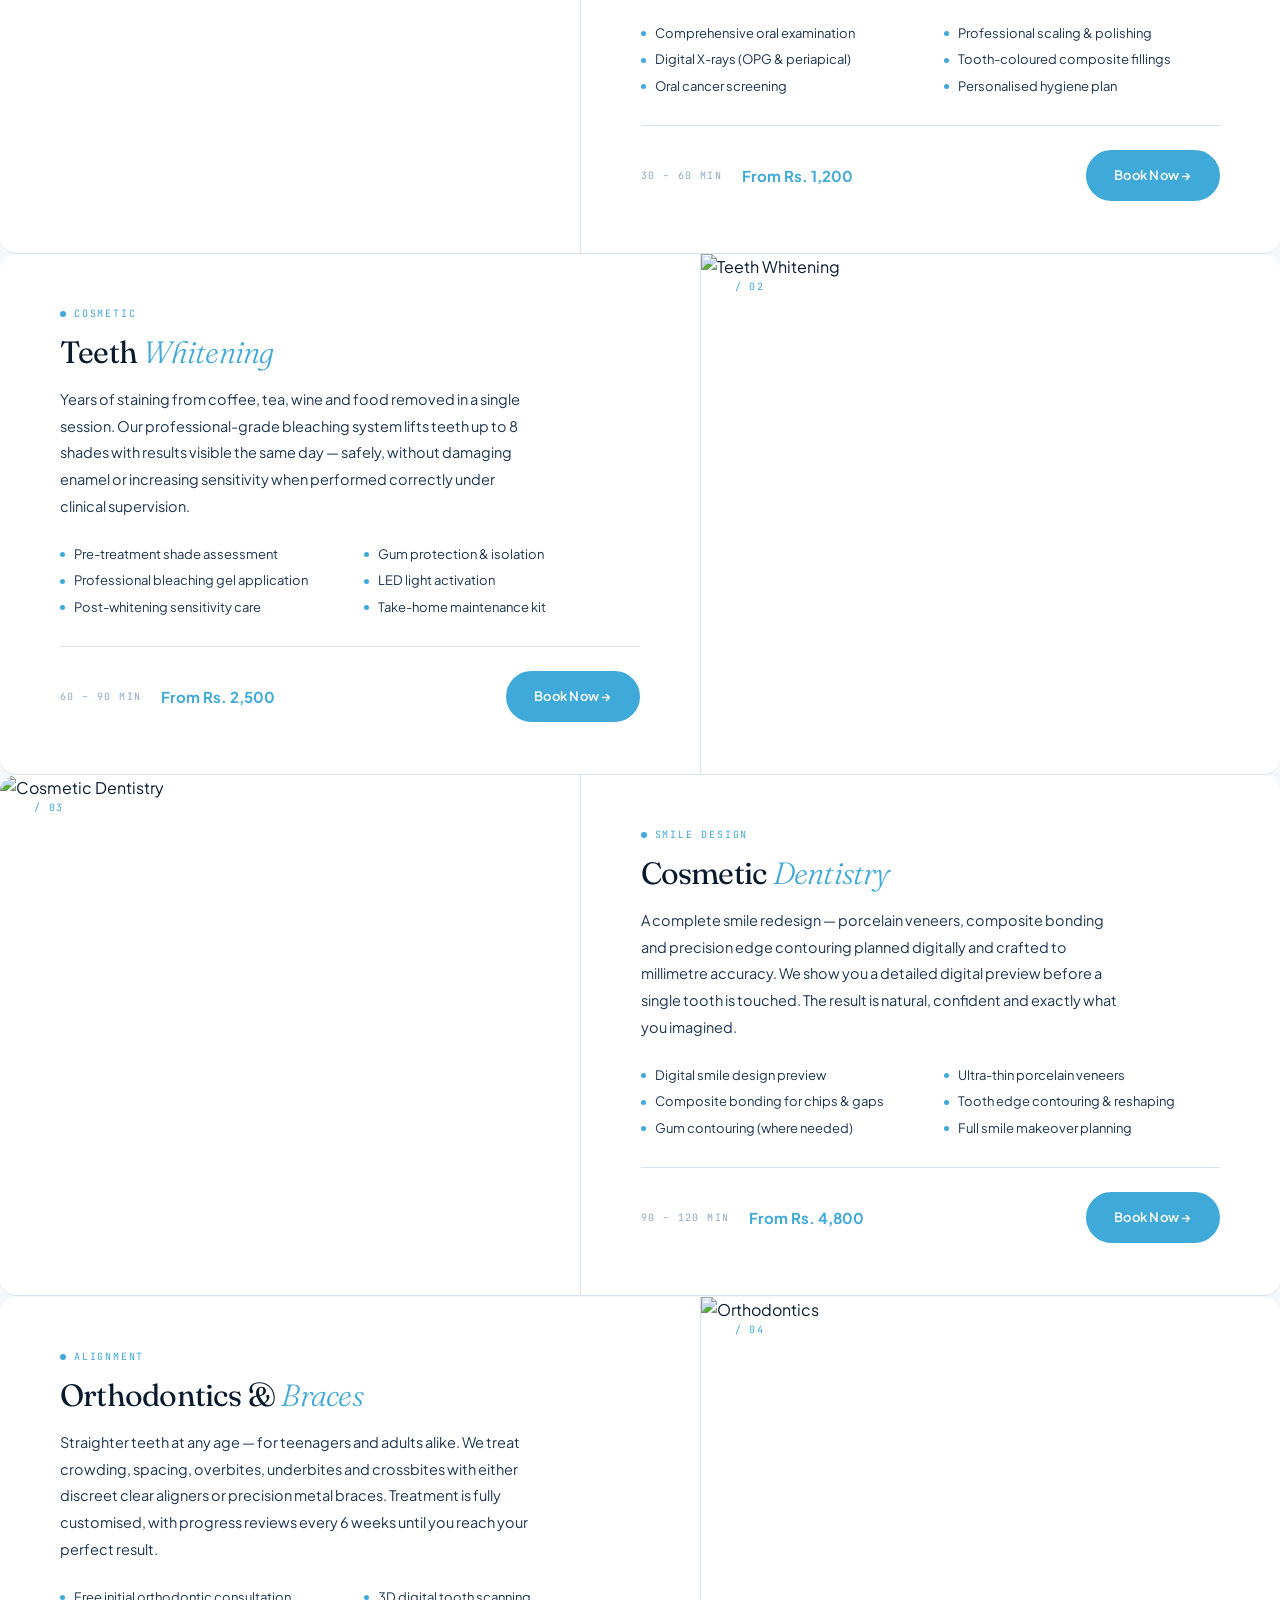
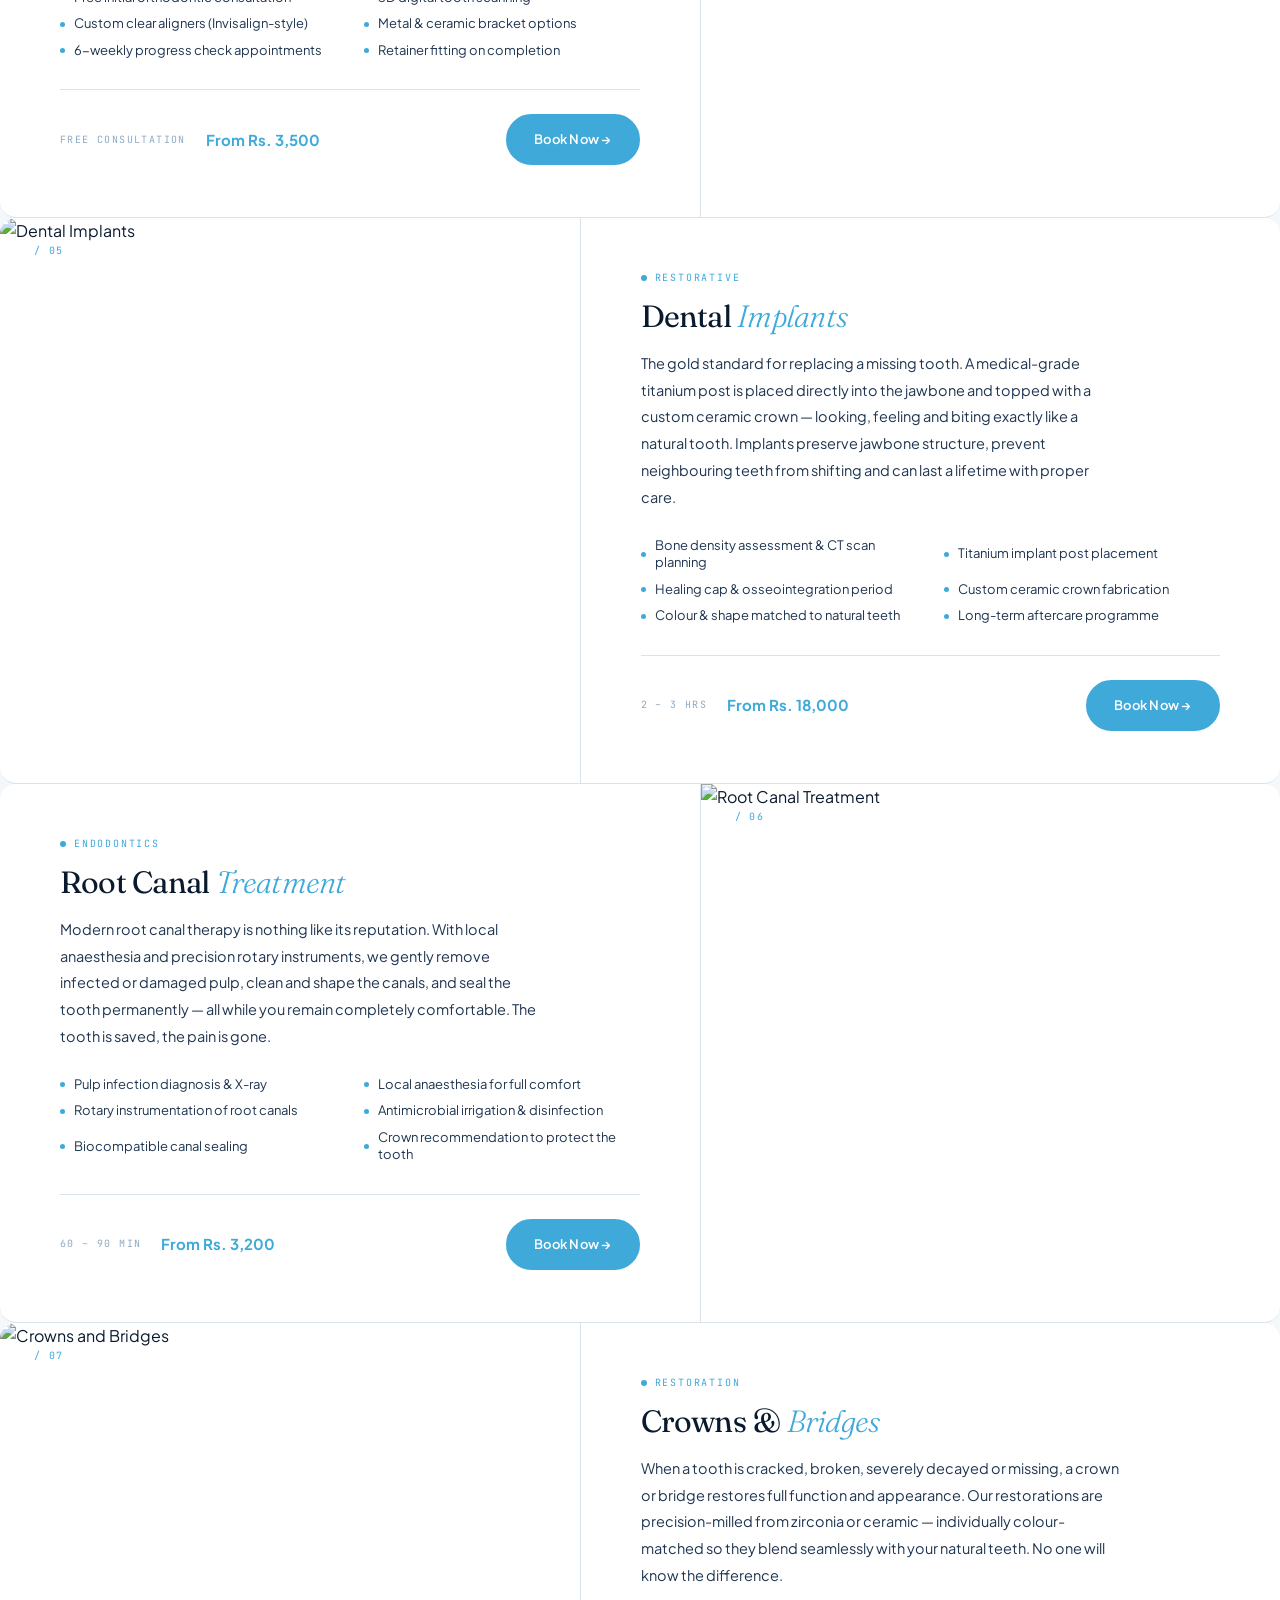
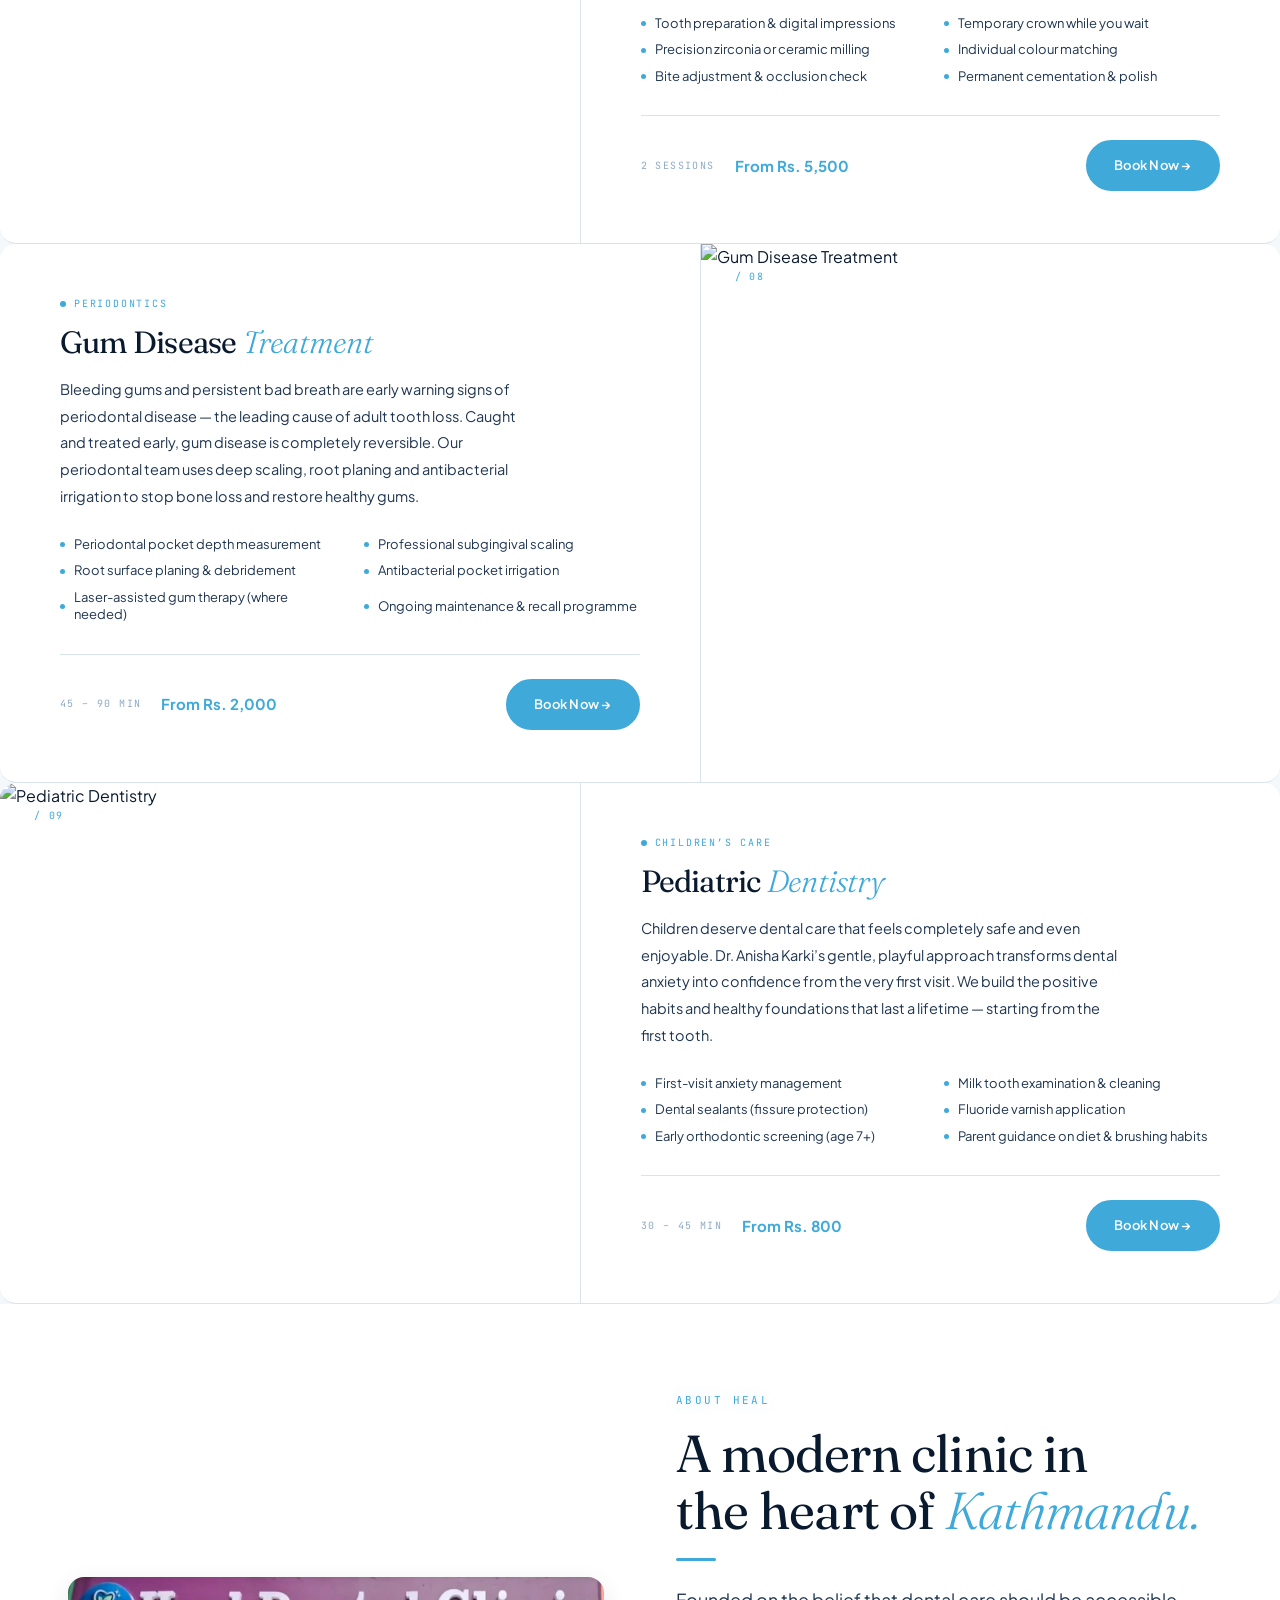
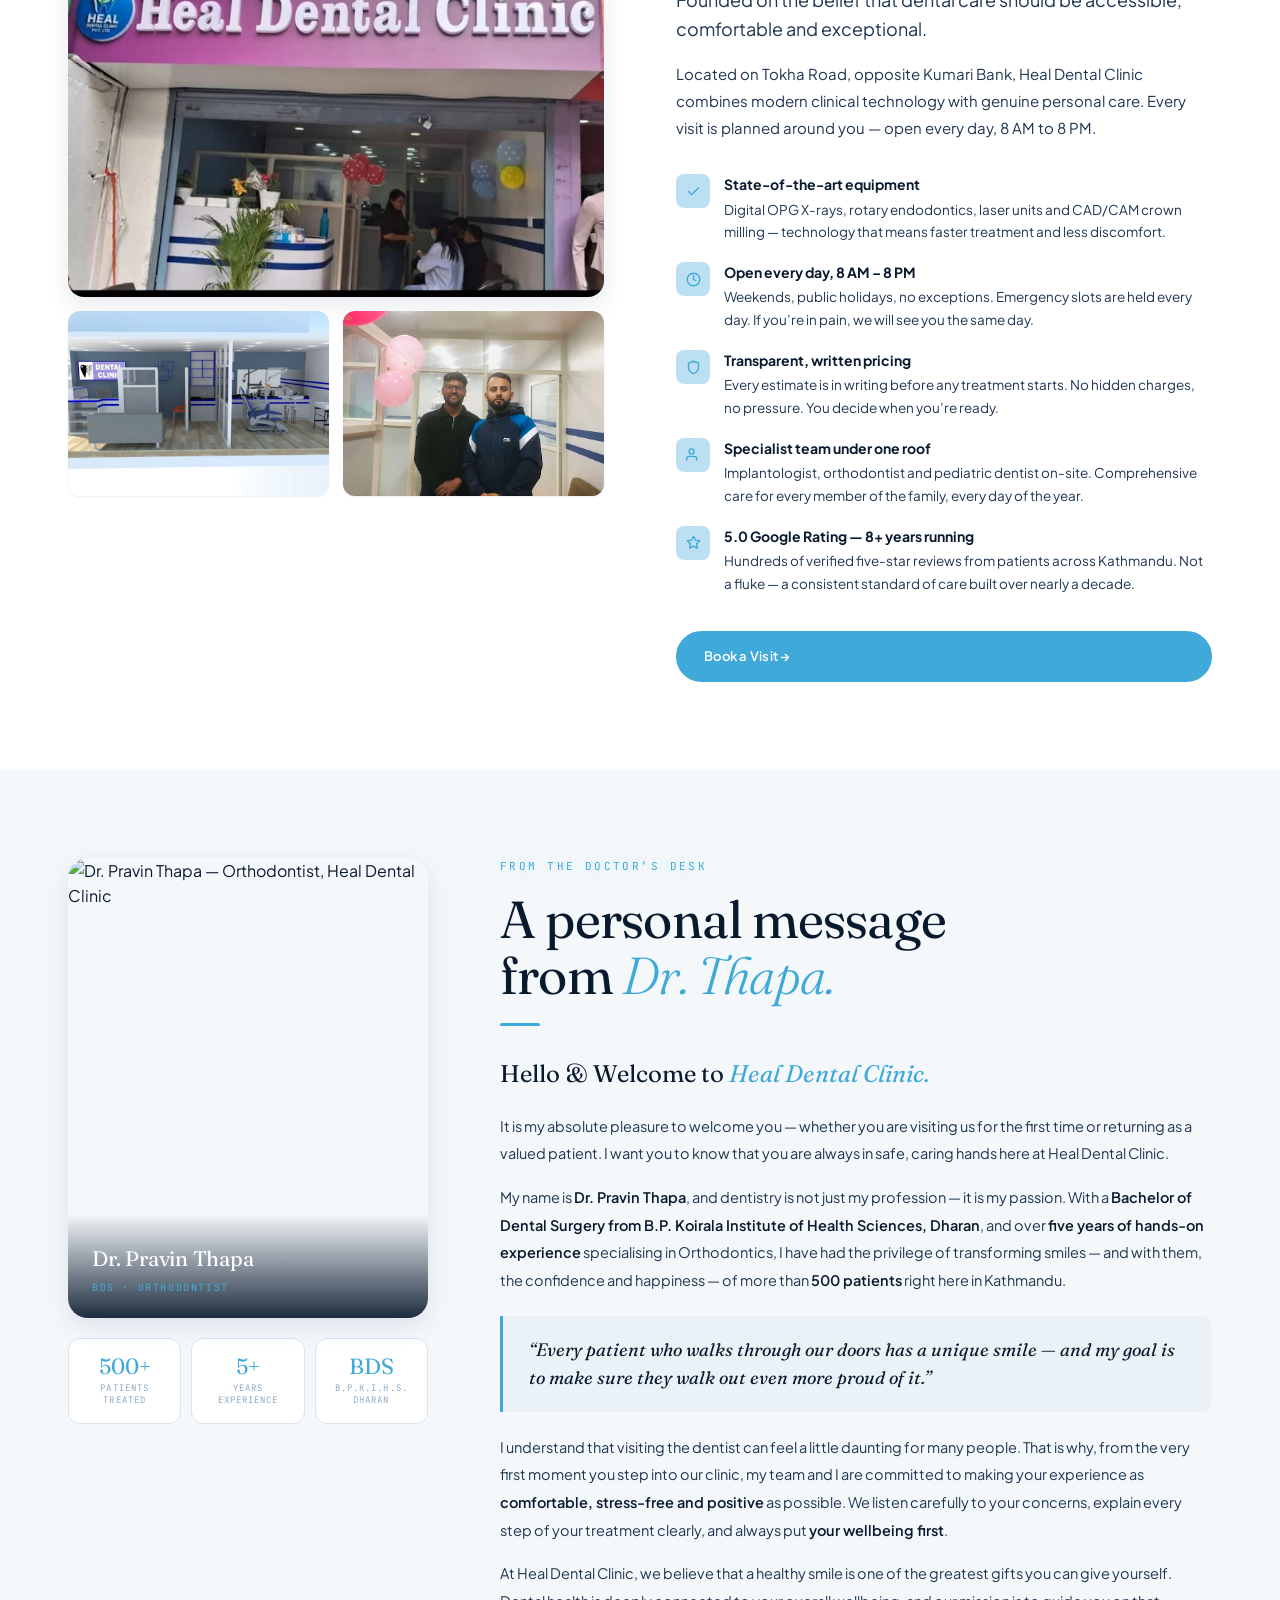
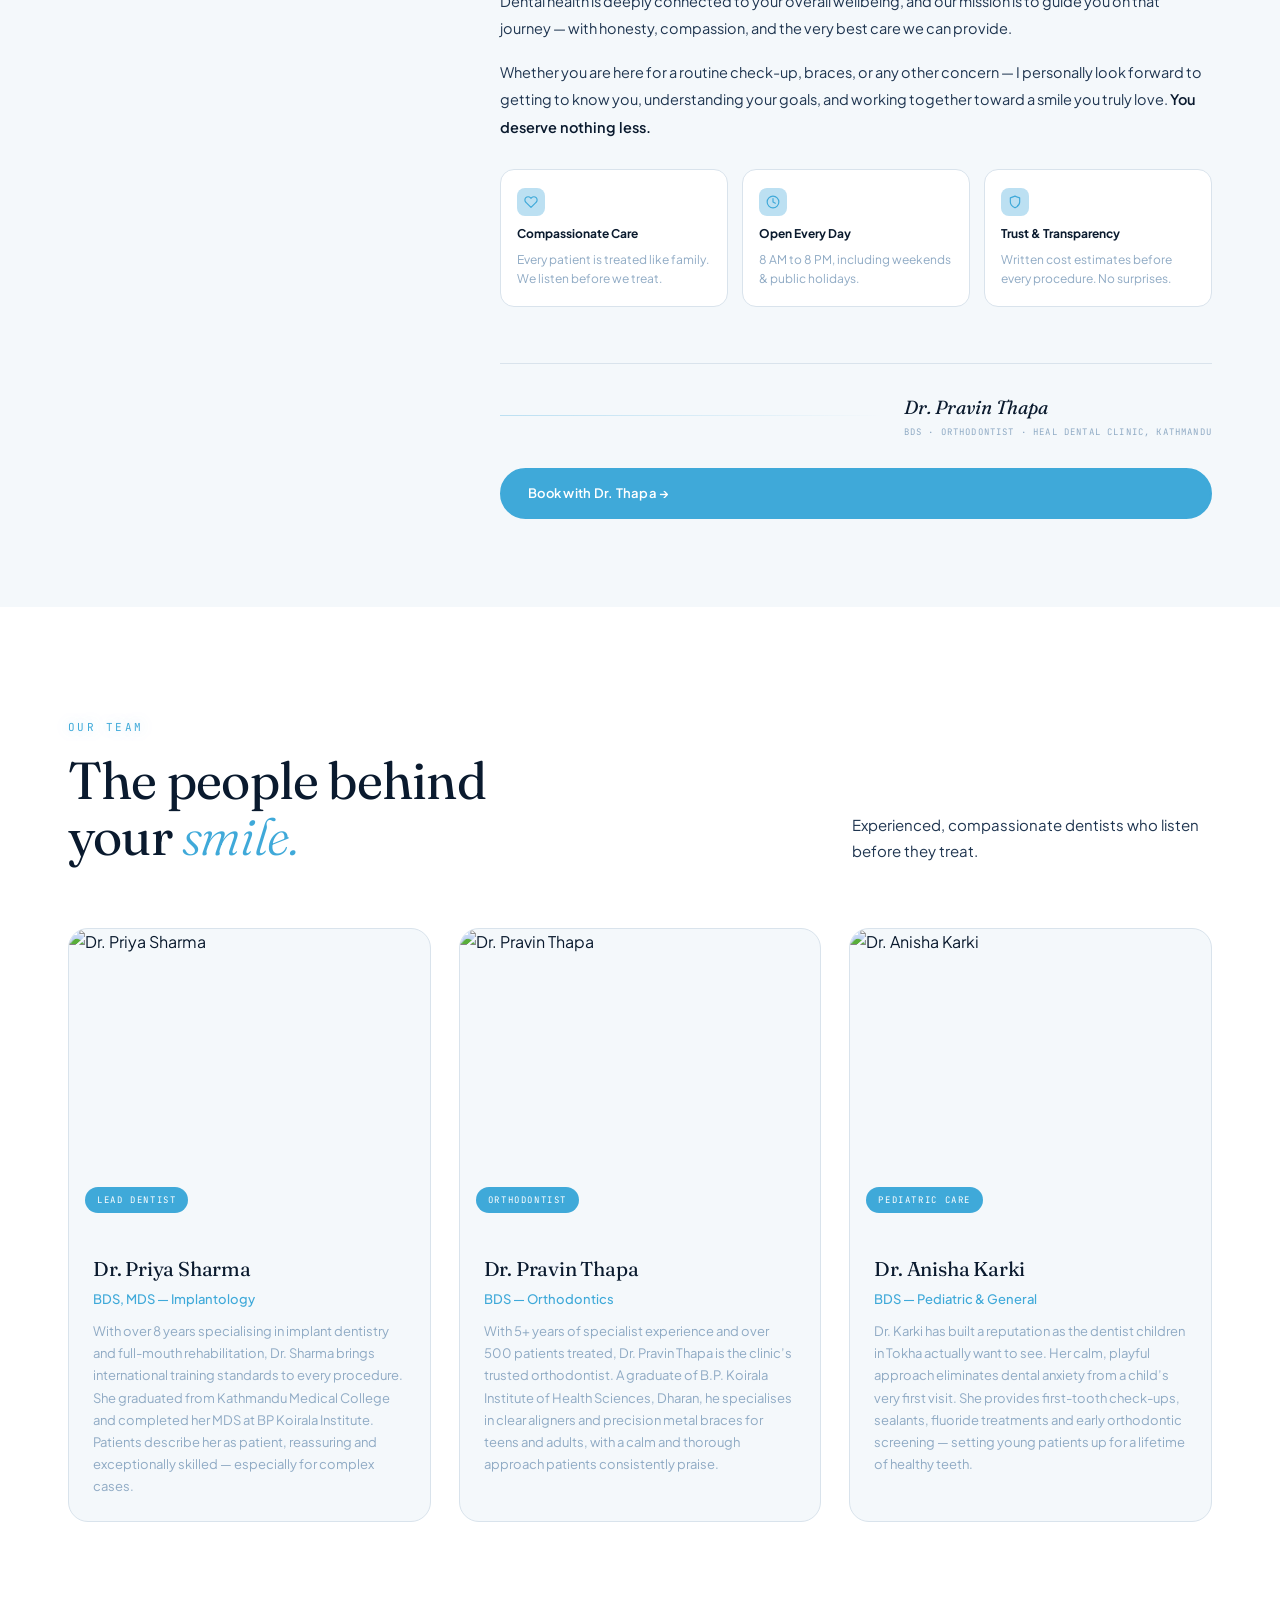
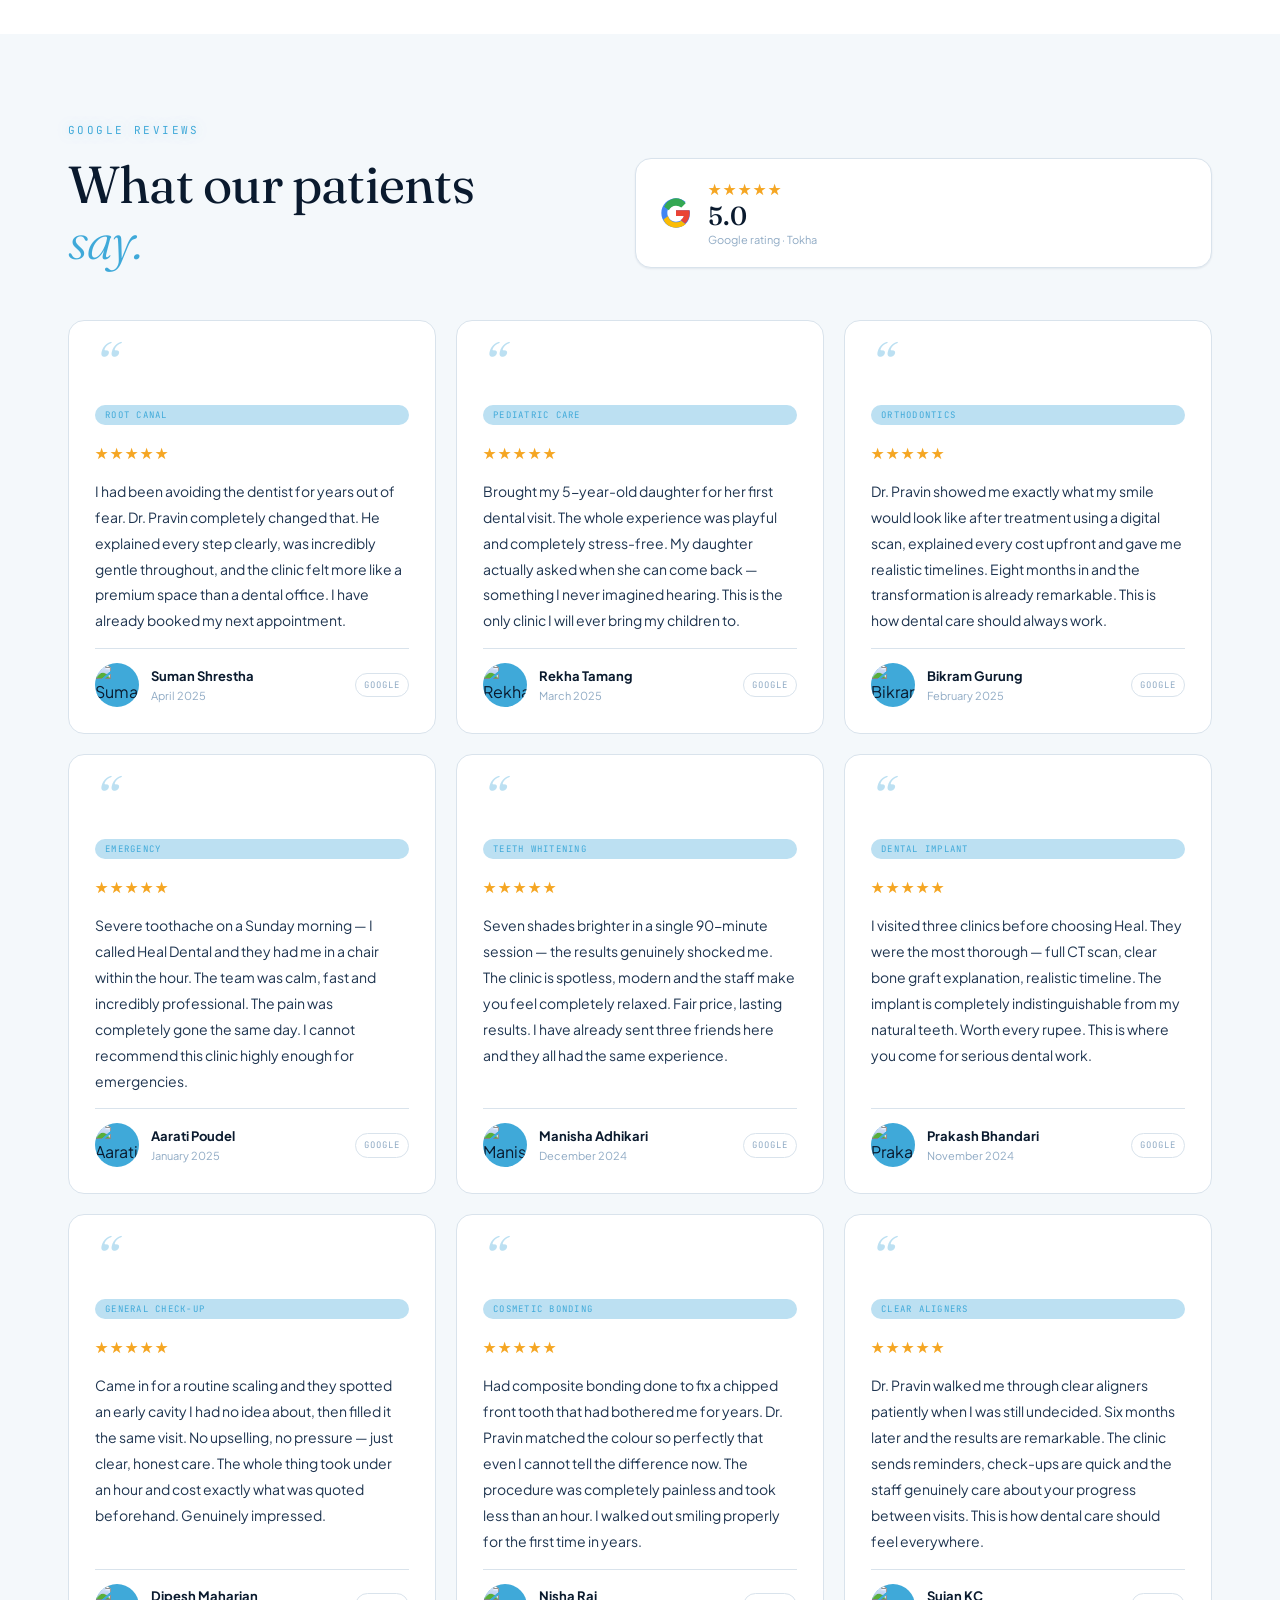
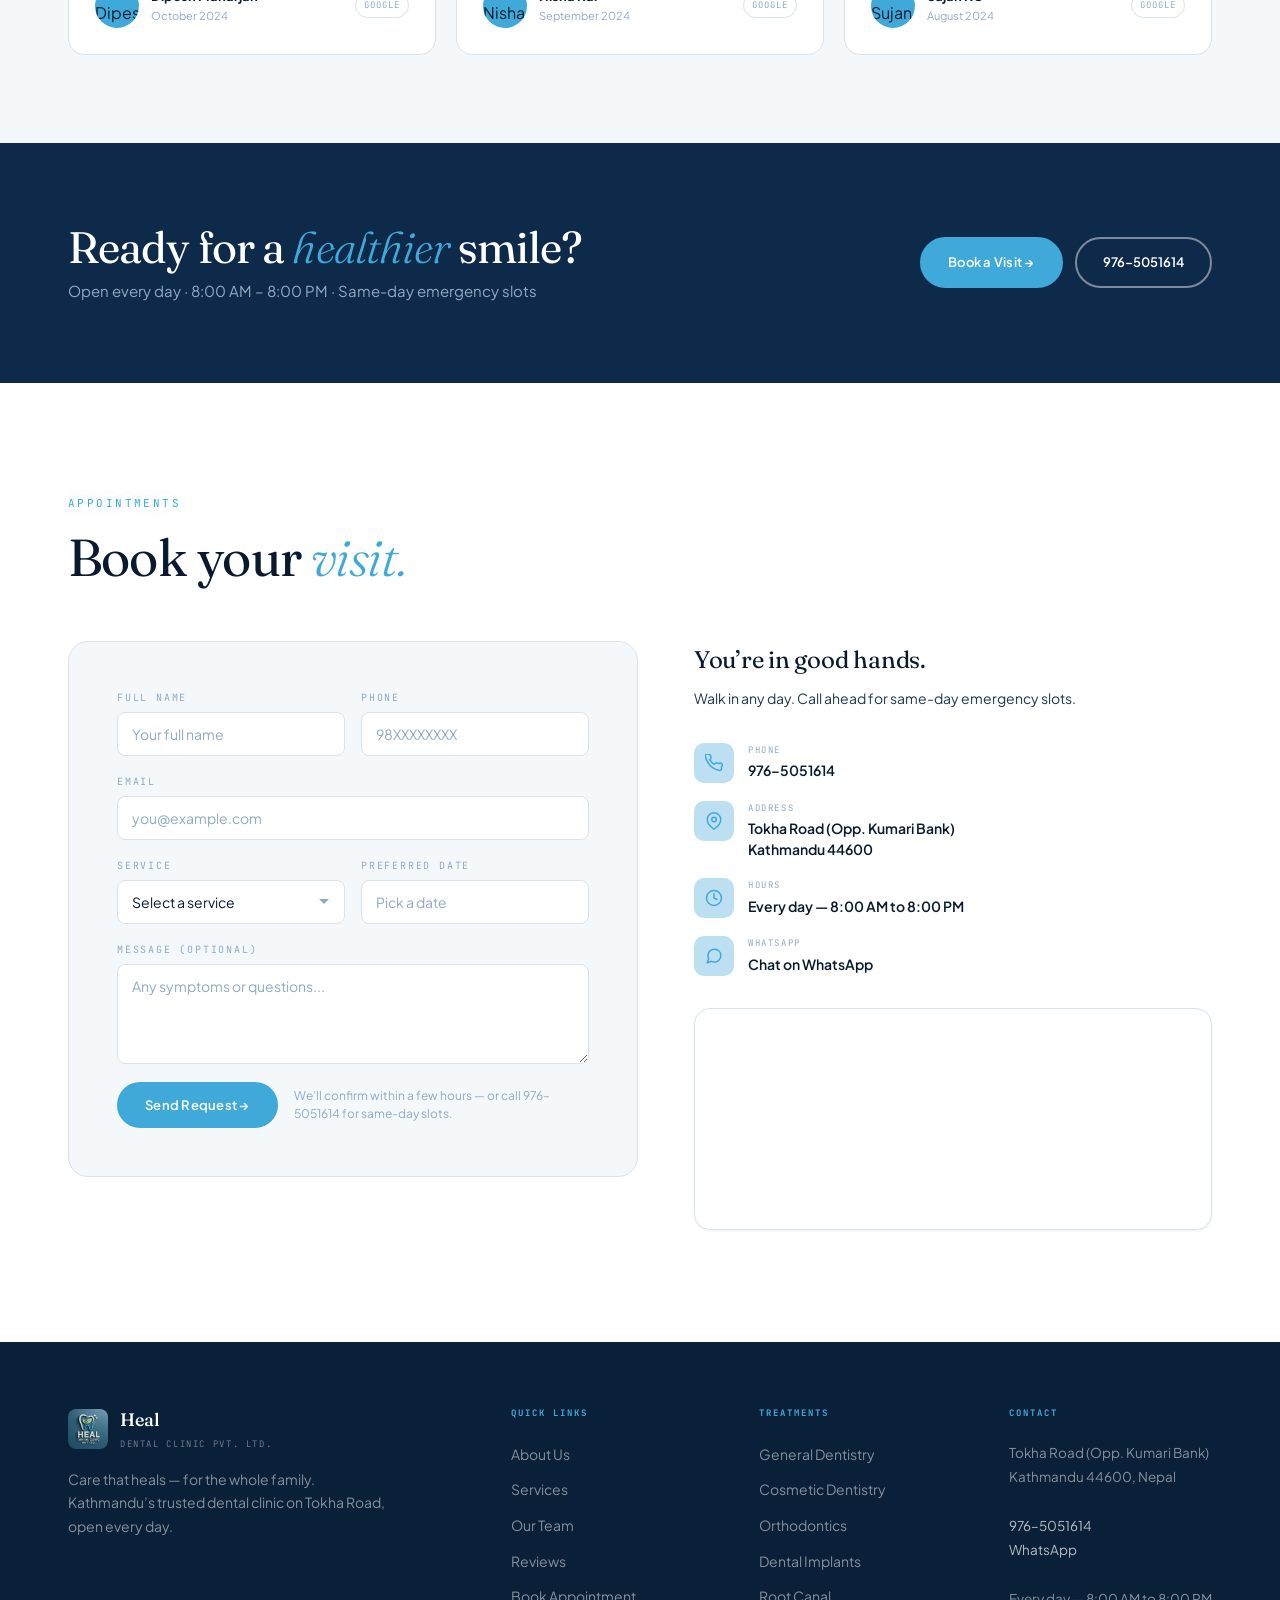
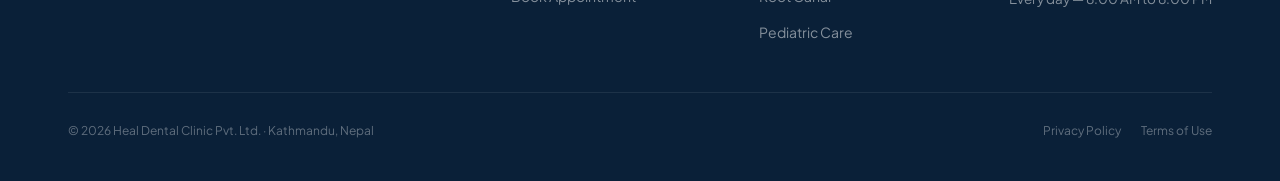
==== commit b91aead1: "Add futuristic GSAP animations: particles, word reveals, 3D tilt, magnetic buttons, cursor orb Co-Au" ====
--- a/index.html
+++ b/index.html
@@ -10,7 +10,7 @@
   <link rel="preconnect" href="https://fonts.gstatic.com" crossorigin/>
   <link href="https://fonts.googleapis.com/css2?family=Fraunces:ital,opsz,wght@0,9..144,300;0,9..144,400;0,9..144,500;1,9..144,300;1,9..144,400&family=Plus+Jakarta+Sans:wght@400;500;600;700;800&family=JetBrains+Mono:wght@400&display=swap" rel="stylesheet"/>
 
-  <link rel="stylesheet" href="https://unpkg.com/aos@2.3.4/dist/aos.css"/>
+  <link rel="stylesheet" href="css/futuristic.css"/>
   <link rel="stylesheet" href="https://cdn.jsdelivr.net/npm/flatpickr/dist/flatpickr.min.css"/>
 
   <link rel="stylesheet" href="css/global.css"/>
@@ -68,6 +68,7 @@
 
 <!-- ═══════════════════ HERO ═══════════════════ -->
 <section class="hero" id="home">
+  <canvas id="hero-canvas"></canvas>
   <!-- Left: copy -->
   <div class="hero-left">
     <div class="hero-tag" data-aos="fade-up">
@@ -901,10 +902,10 @@
 <script src="https://elevenlabs.io/convai-widget/index.js" async type="text/javascript"></script>
 
 <!-- Scripts -->
-<script src="https://unpkg.com/aos@2.3.4/dist/aos.js"></script>
 <script src="https://cdn.jsdelivr.net/npm/flatpickr"></script>
-<script src="https://cdnjs.cloudflare.com/ajax/libs/gsap/3.12.2/gsap.min.js"></script>
-<script src="https://cdnjs.cloudflare.com/ajax/libs/gsap/3.12.2/ScrollTrigger.min.js"></script>
+<script src="https://cdnjs.cloudflare.com/ajax/libs/gsap/3.12.5/gsap.min.js"></script>
+<script src="https://cdnjs.cloudflare.com/ajax/libs/gsap/3.12.5/ScrollTrigger.min.js"></script>
+<script src="https://cdnjs.cloudflare.com/ajax/libs/gsap/3.12.5/TextPlugin.min.js"></script>
 <script src="js/nav.js"></script>
 <script src="js/testimonials.js"></script>
 <script src="js/contact.js"></script>
--- a/css/futuristic.css
+++ b/css/futuristic.css
@@ -0,0 +1,110 @@
+/* ── CURSOR ORB ───────────────────────────────────── */
+.cursor-orb {
+  position: fixed;
+  width: 32px; height: 32px;
+  border-radius: 50%;
+  background: radial-gradient(circle, rgba(63,169,217,.55) 0%, rgba(63,169,217,0) 70%);
+  pointer-events: none;
+  z-index: 9999;
+  transform: translate(-50%,-50%);
+  transition: width .2s, height .2s, opacity .2s;
+  mix-blend-mode: screen;
+}
+.cursor-orb.big { width: 80px; height: 80px; }
+@media (hover: none) { .cursor-orb { display: none; } }
+
+/* ── HERO CANVAS ──────────────────────────────────── */
+#hero-canvas {
+  position: absolute;
+  inset: 0;
+  width: 100%; height: 100%;
+  pointer-events: none;
+  z-index: 0;
+  opacity: .55;
+}
+.hero { position: relative; overflow: hidden; }
+.hero-left, .hero-right { position: relative; z-index: 1; }
+
+/* ── REVEAL INITIAL STATE ─────────────────────────── */
+[data-aos] {
+  opacity: 1 !important;
+  transform: none !important;
+}
+.gsap-hidden {
+  opacity: 0;
+  transform: translateY(36px);
+}
+.gsap-hidden-left  { opacity: 0; transform: translateX(-40px); }
+.gsap-hidden-right { opacity: 0; transform: translateX(40px); }
+.gsap-hidden-scale { opacity: 0; transform: scale(.88); }
+
+/* ── GLOWING STAT NUMBERS ─────────────────────────── */
+.counter, .trust-num {
+  text-shadow: 0 0 18px rgba(63,169,217,.5);
+}
+
+/* ── SERVICE CARD 3D TILT ─────────────────────────── */
+.svc-row {
+  transform-style: preserve-3d;
+  transform: perspective(900px) rotateX(0deg) rotateY(0deg);
+  transition: box-shadow .3s;
+  will-change: transform;
+  border-radius: 16px;
+}
+.svc-row:hover {
+  box-shadow: 0 24px 60px rgba(14,42,74,.18), 0 0 0 1px rgba(63,169,217,.18);
+}
+
+/* ── MAGNETIC BUTTONS ─────────────────────────────── */
+.btn-primary, .btn-outline, .nav-cta {
+  will-change: transform;
+  transition: transform .18s ease, background .18s, color .18s, box-shadow .18s;
+}
+
+/* ── GLOWING LINE ACCENT ──────────────────────────── */
+.section-glow-line {
+  display: block;
+  width: 0;
+  height: 2px;
+  background: linear-gradient(90deg, var(--sky), var(--leaf));
+  border-radius: 2px;
+  margin: 10px 0 24px;
+  box-shadow: 0 0 12px rgba(63,169,217,.5);
+}
+
+/* ── FLOAT CARDS PULSE ────────────────────────────── */
+.hero-float-card {
+  will-change: transform;
+}
+
+/* ── REVIEW CARD HOVER GLOW ───────────────────────── */
+.review-card {
+  transition: box-shadow .3s, transform .3s;
+}
+.review-card:hover {
+  box-shadow: 0 12px 40px rgba(63,169,217,.15), 0 2px 8px rgba(14,42,74,.1);
+  transform: translateY(-4px);
+}
+
+/* ── TEAM CARD GLOW HOVER ─────────────────────────── */
+.team-card {
+  transition: box-shadow .3s, transform .3s;
+}
+.team-card:hover {
+  box-shadow: 0 16px 48px rgba(63,169,217,.18);
+  transform: translateY(-6px) scale(1.01);
+}
+
+/* ── SECTION EYEBROW GLOW ─────────────────────────── */
+.eyebrow {
+  text-shadow: 0 0 16px rgba(63,169,217,.3);
+}
+
+/* ── HERO H1 WORD SPANS ───────────────────────────── */
+.hero-h1 .word {
+  display: inline-block;
+  overflow: hidden;
+}
+.hero-h1 .word-inner {
+  display: inline-block;
+}
